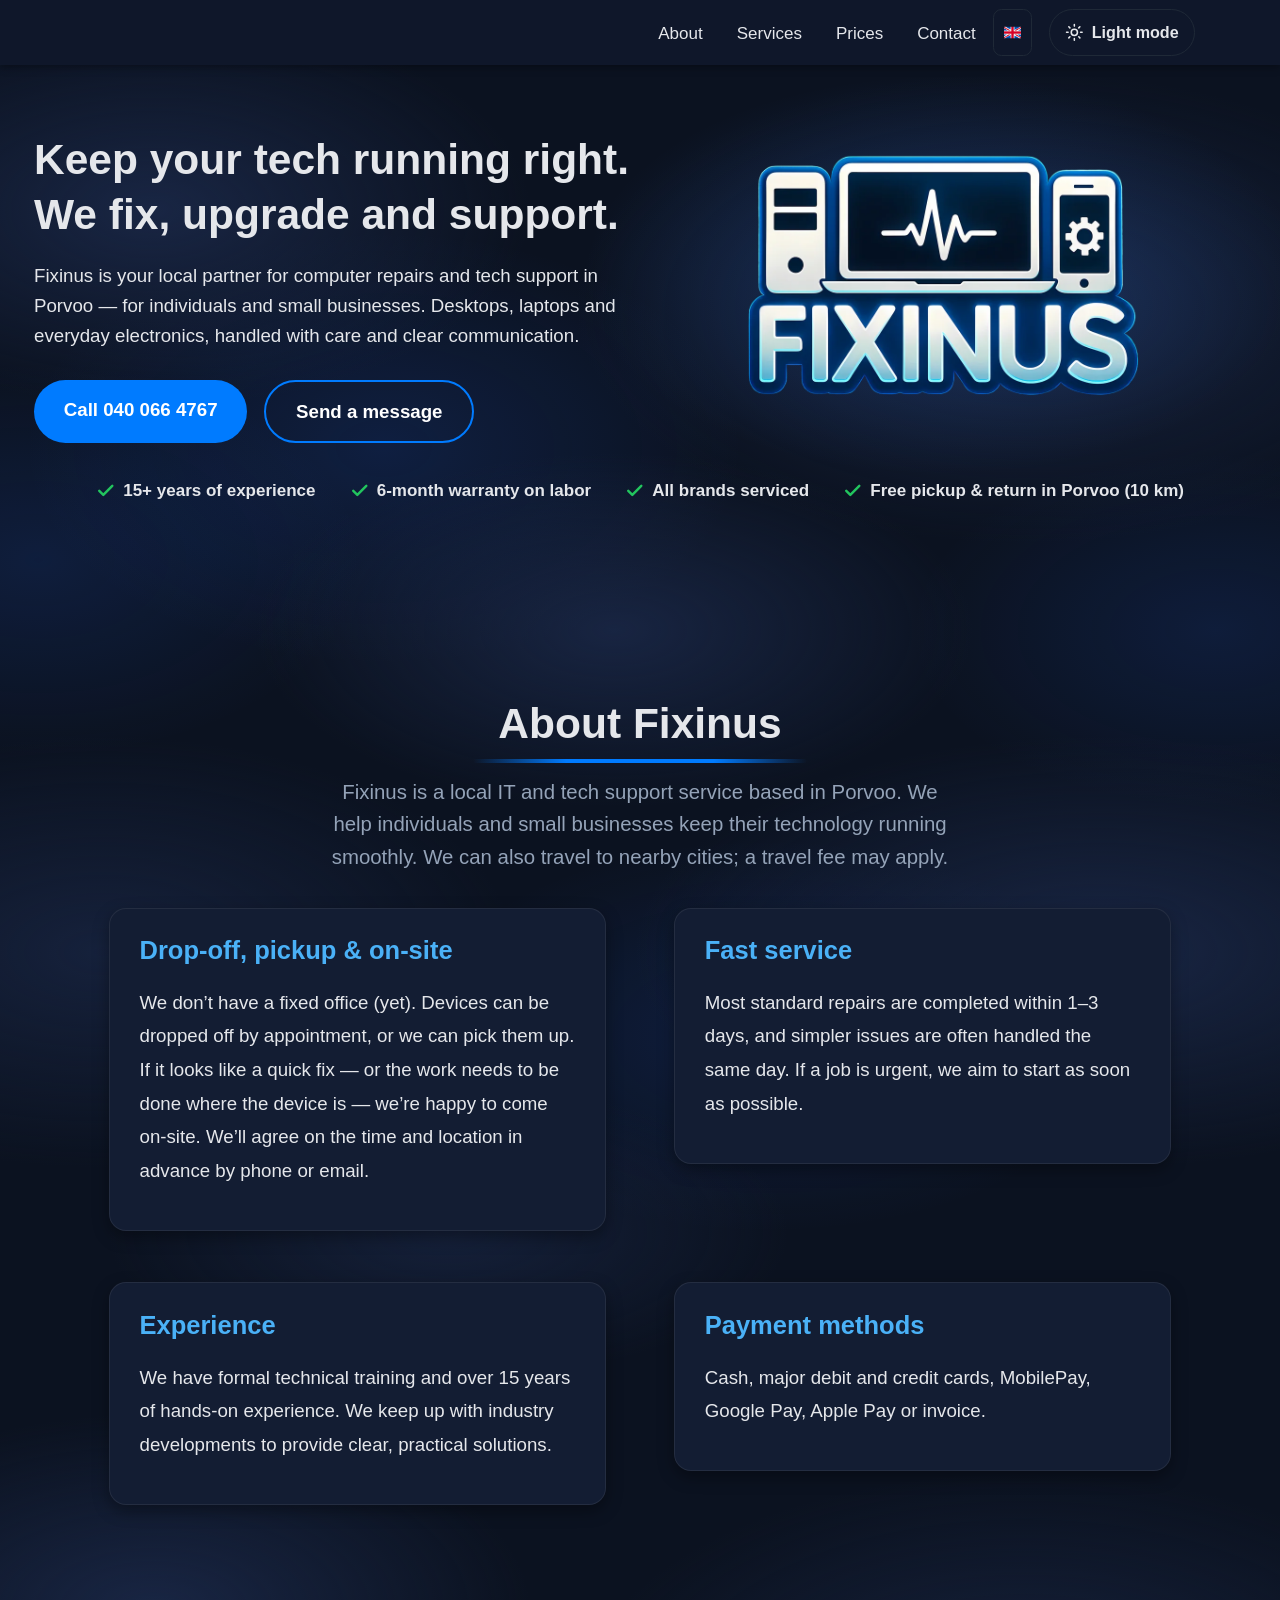
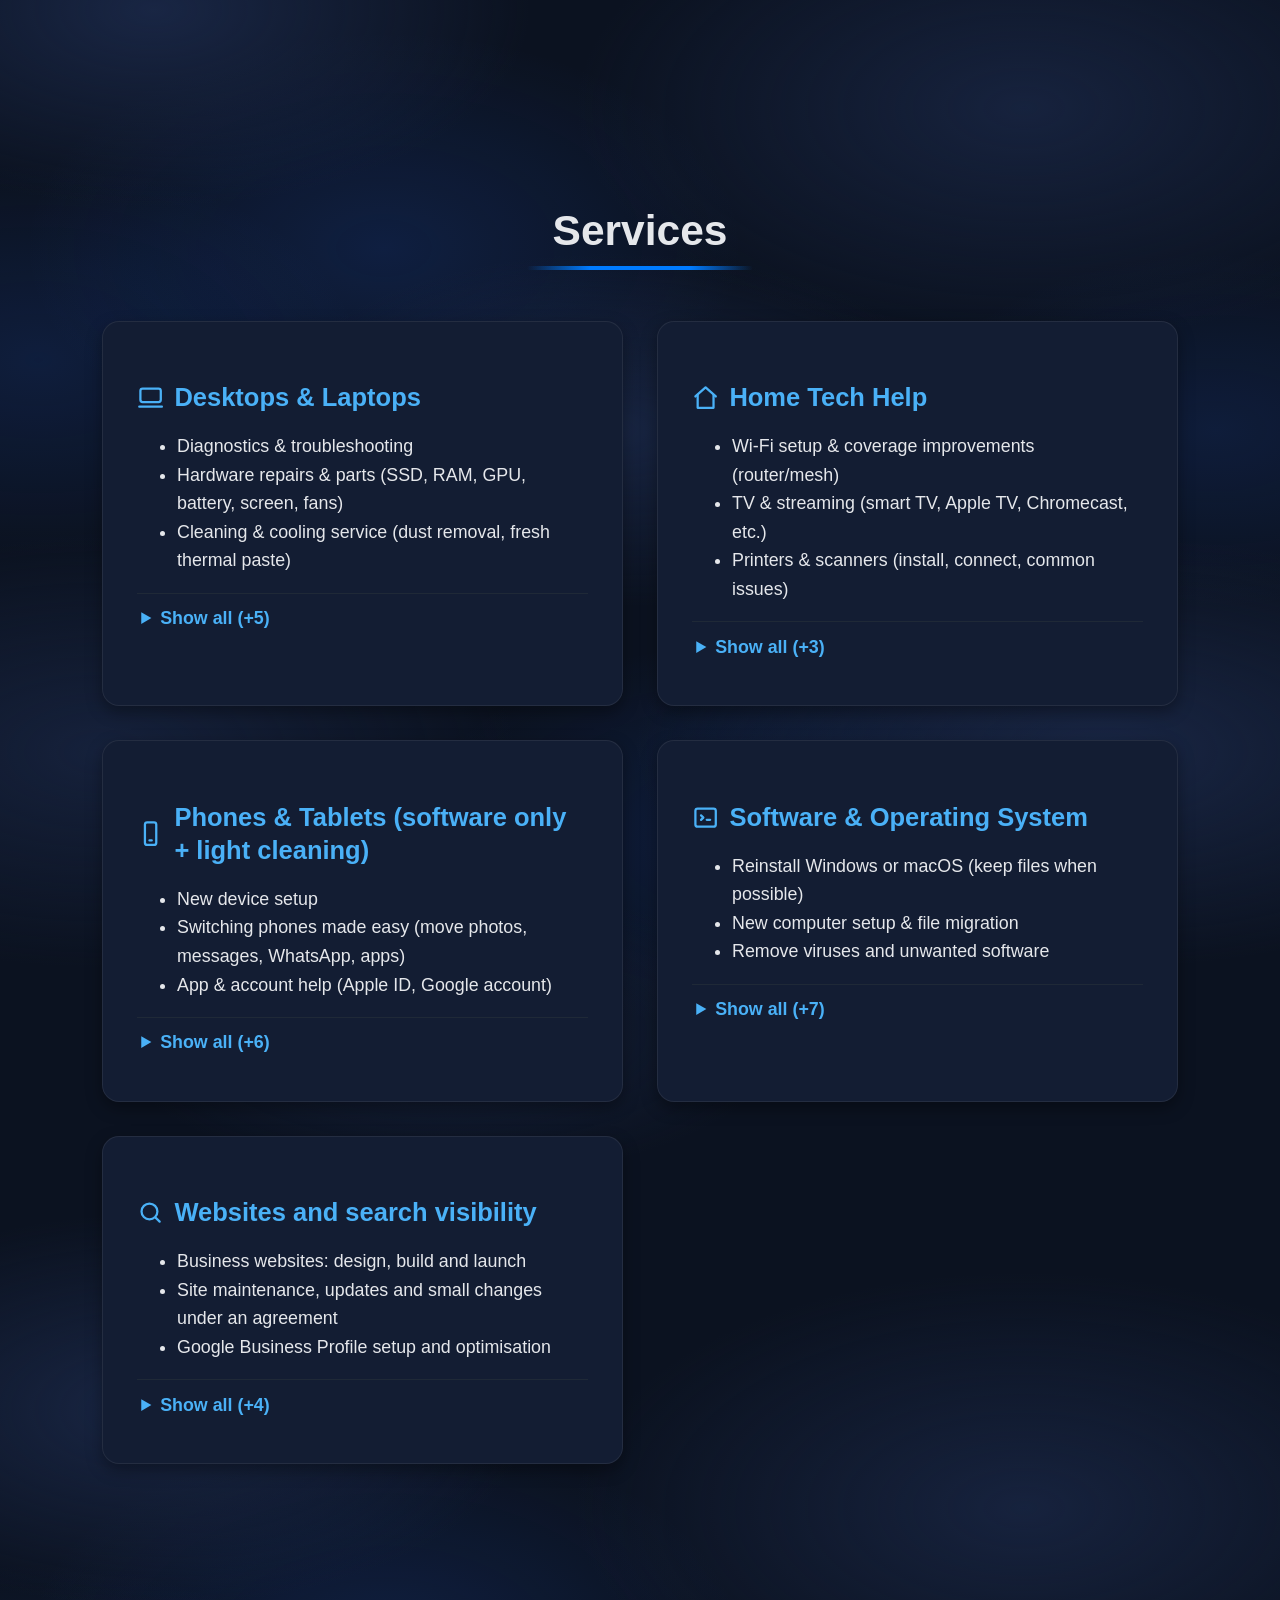
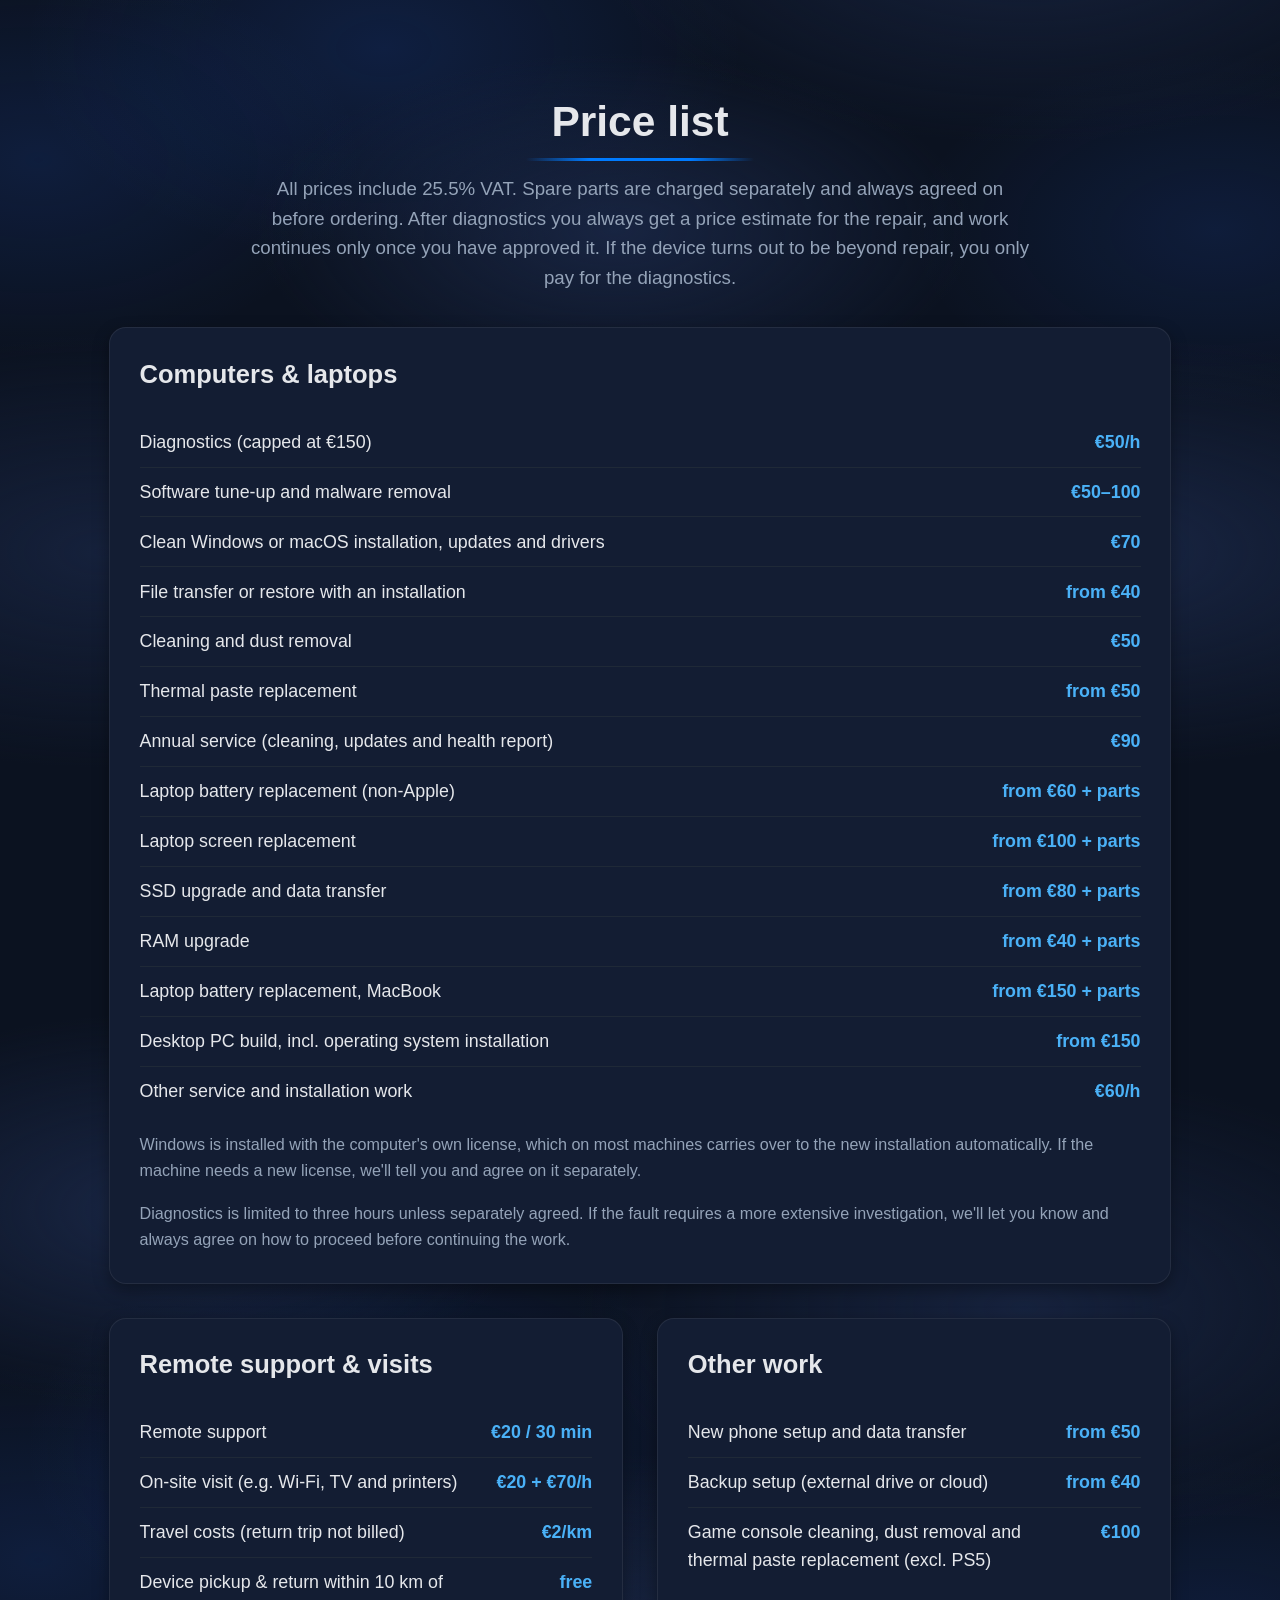
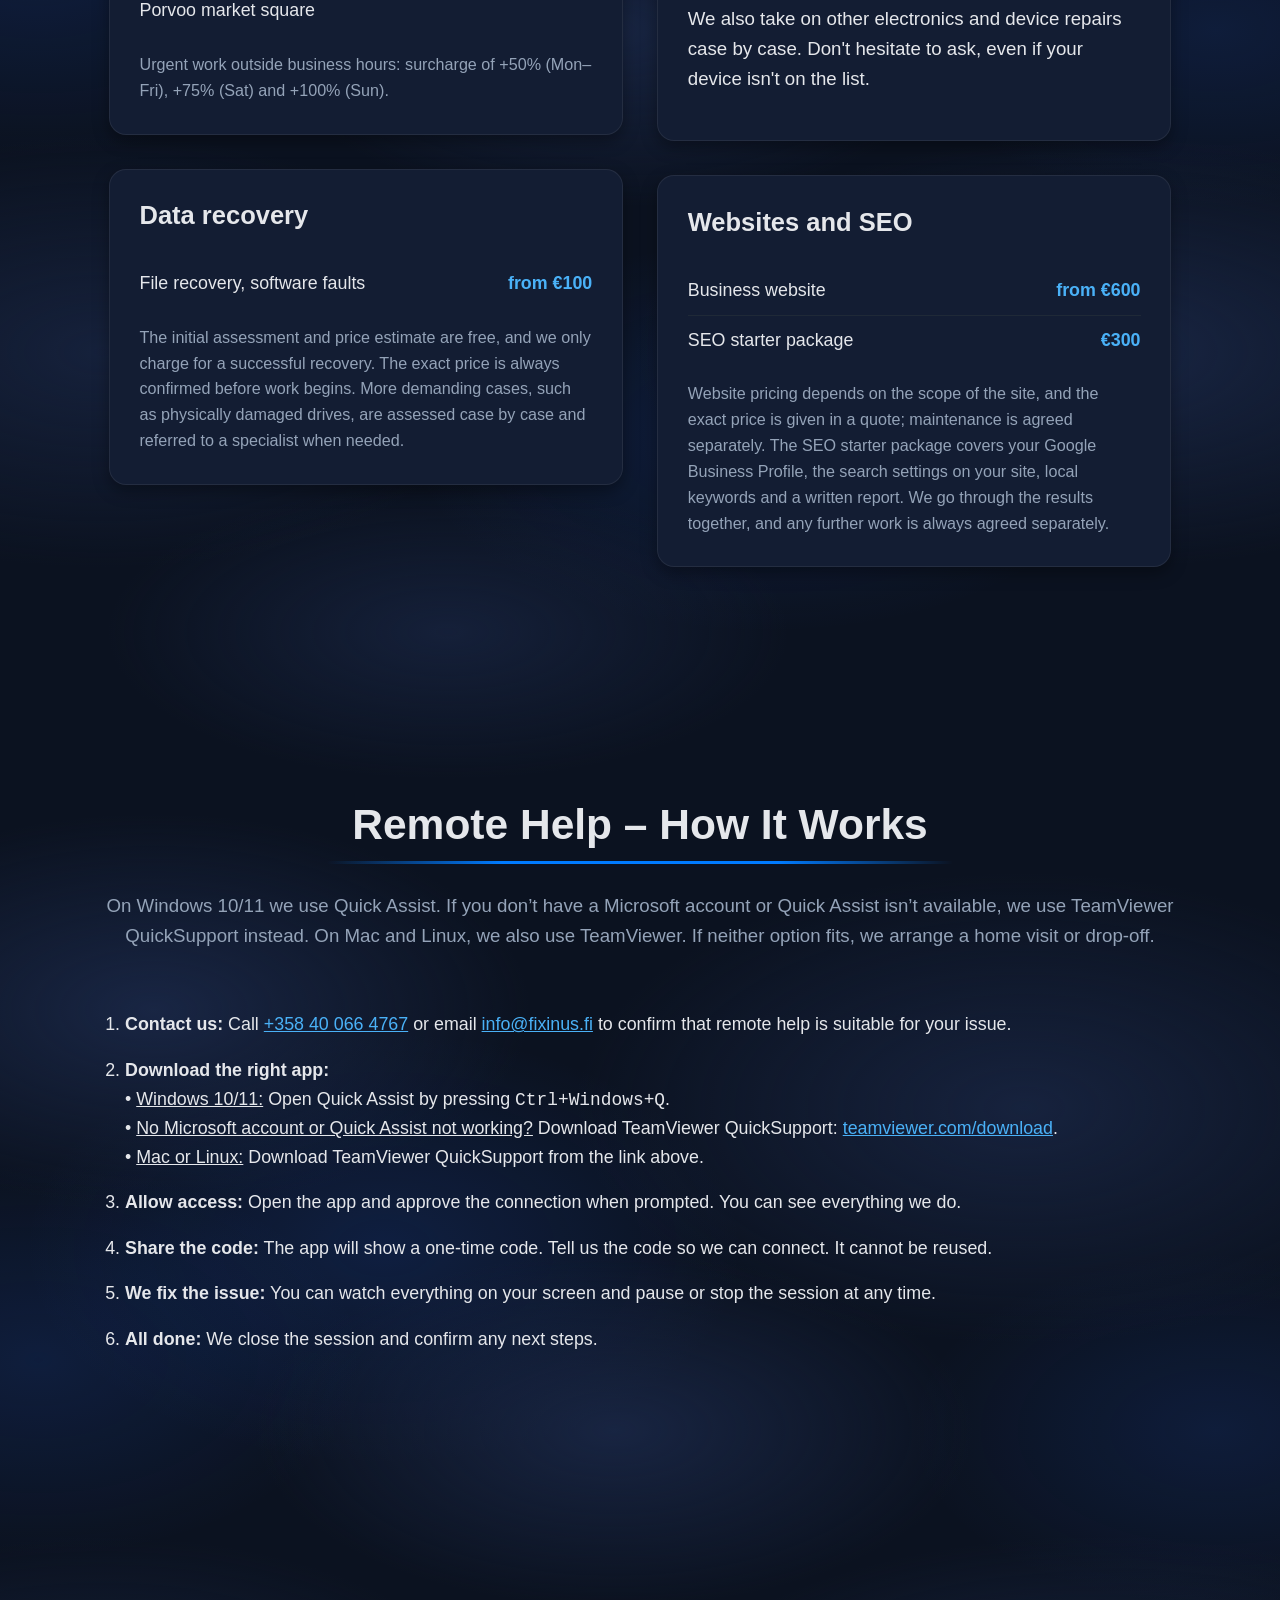
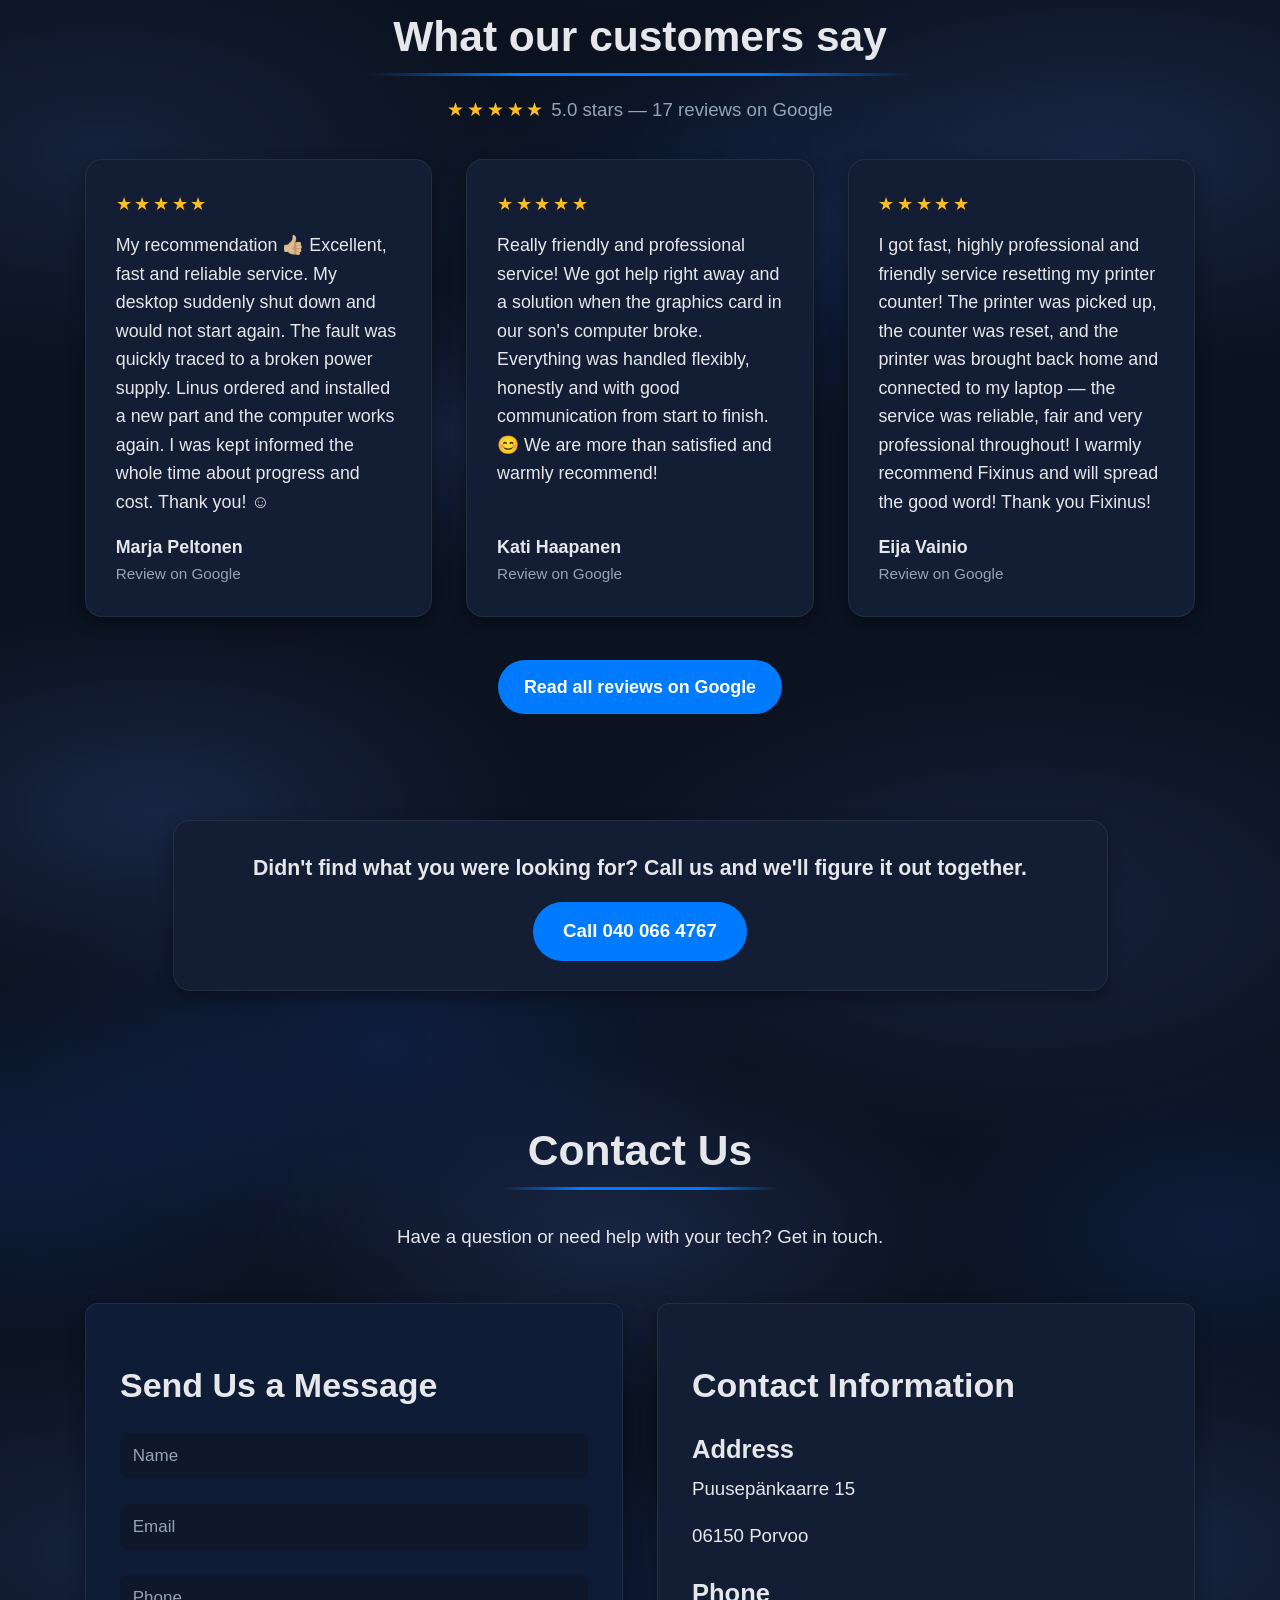
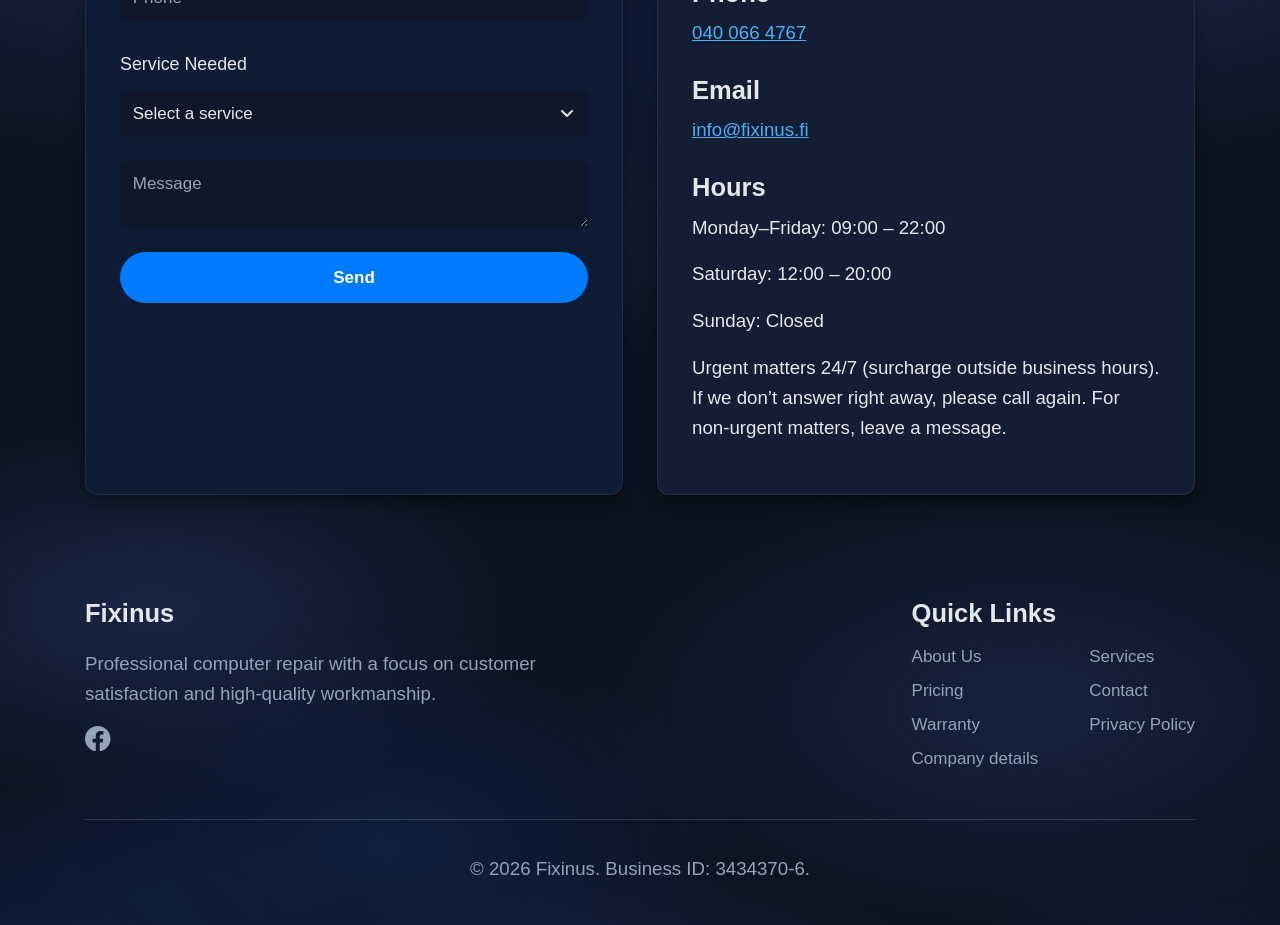
==== en/index.html @ 20dc0c61 "Consoles: cleaning and paste only; SEO group becomes Websites and SEO Game consoles: remove the PS5 " ====
<!DOCTYPE html>
<html lang="en"> <!-- GENERATED: structure is edited here, wording in MESSAGES in script.js; run `node tools/build-i18n.mjs` to regenerate this file plus en/ and sv/ -->
<head>
  <meta charset="UTF-8" />
  <meta name="viewport" content="width=device-width, initial-scale=1.0" />
  <title>Fixinus – Computer Repair &amp; IT Support in Porvoo</title>
  <meta name="description" content="Computer repair, maintenance and upgrades plus IT support in Porvoo for individuals and small businesses. Remote support, pickup and on-site visits by arrangement." />
  <link rel="canonical" href="https://fixinus.fi/en/" />
  <link rel="alternate" hreflang="fi" href="https://fixinus.fi/" />
  <link rel="alternate" hreflang="sv" href="https://fixinus.fi/sv/" />
  <link rel="alternate" hreflang="en" href="https://fixinus.fi/en/" />
  <link rel="alternate" hreflang="x-default" href="https://fixinus.fi/" />





  <meta name="theme-color" content="#0b1220" />

  <!-- Social sharing (Open Graph + Twitter) -->
  <meta property="og:type" content="website" />
  <meta property="og:site_name" content="Fixinus" />
  <meta property="og:title" content="Fixinus – Computer Repair &amp; IT Support in Porvoo" />
  <meta property="og:description" content="Computer repair, maintenance and upgrades plus IT support in Porvoo for individuals and small businesses. Remote support, pickup and on-site visits by arrangement." />
  <meta property="og:url" content="https://fixinus.fi/en/" />
  <meta property="og:image" content="https://fixinus.fi/media/og-image.png" />
  <meta property="og:image:width" content="1200" />
  <meta property="og:image:height" content="630" />
  <meta property="og:locale" content="en_GB" />
  <meta name="twitter:card" content="summary_large_image" />

  <link rel="stylesheet" href="/style.css?v=21" />
  <script src="/script.js?v=24" defer></script>
  <link rel="icon" href="/media/favicon-32.png" type="image/png" sizes="32x32">
  <link rel="apple-touch-icon" href="/media/favicon-180.png">

  <!-- Structured data for Google local search results -->
  <script type="application/ld+json">
  {
    "@context": "https://schema.org",
    "@type": "LocalBusiness",
    "name": "Fixinus",
    "description": "Computer repair, maintenance and upgrades plus IT support in Porvoo for individuals and small businesses. Remote support, pickup and on-site visits by arrangement.",
    "url": "https://fixinus.fi/",
    "logo": "https://fixinus.fi/media/favicon-180.png",
    "image": "https://fixinus.fi/media/og-image.png",
    "telephone": "+358400664767",
    "email": "info@fixinus.fi",
    "address": {
      "@type": "PostalAddress",
      "streetAddress": "Puusepänkaarre 15",
      "postalCode": "06150",
      "addressLocality": "Porvoo",
      "addressCountry": "FI"
    },
    "areaServed": "Porvoo",
    "priceRange": "€€",
    "openingHoursSpecification": [
      {
        "@type": "OpeningHoursSpecification",
        "dayOfWeek": ["Monday", "Tuesday", "Wednesday", "Thursday", "Friday"],
        "opens": "09:00",
        "closes": "22:00"
      },
      {
        "@type": "OpeningHoursSpecification",
        "dayOfWeek": "Saturday",
        "opens": "12:00",
        "closes": "20:00"
      }
    ],
    "paymentAccepted": "Cash, Debit Card, Credit Card, MobilePay, Google Pay, Apple Pay, Invoice",
    "sameAs": [
      "https://www.facebook.com/people/Fixinus/61582467222948/",
      "https://share.google/FEQK4mIGkOlO7sZPO",
      "https://www.google.com/search?kgmid=/g/11yl66t_4s&q=Fixinus"
    ]
  }
  </script>
</head>

<body>
  <header>
    <div class="nav-bar max-w format-horizontal">
      <nav id="main-nav" class="main-nav">
        <ul>
          <li><a href="#about" data-i18n="nav.about">About</a></li>
          <li><a href="#service" data-i18n="nav.services">Services</a></li>
          <li><a href="#prices" data-i18n="nav.prices">Prices</a></li>
          <li><a href="#contact" data-i18n="nav.contact">Contact</a></li>
        </ul>
      </nav>
        <div class="lang-menu" id="lang-menu">
        <button class="lang-current" type="button" aria-haspopup="true" aria-expanded="false" aria-label="Change language">
          <span class="flag" data-current-flag><img src="/media/finland(scaled).png" alt="FI" class="flag-img"></span>
        </button>

        <ul class="lang-dropdown" role="menu">
          <li>
            <button type="button" class="lang-option" data-lang="fi" role="menuitem">
              <span class="flag"><img src="/media/finland(scaled).png" alt="FI" class="flag-img"></span>
              <span class="lang-label">Suomi</span>
            </button>
          </li>
          <li>
            <button type="button" class="lang-option" data-lang="sv" role="menuitem">
              <span class="flag"><img src="/media/sweden(scaled).png" alt="SE" class="flag-img"></span>
              <span class="lang-label">Svenska</span>
            </button>
          </li>
          <li>
            <button type="button" class="lang-option" data-lang="en" role="menuitem">
              <span class="flag"><img src="/media/united-kingdom(scaled).png" alt="EN" class="flag-img"></span>
              <span class="lang-label">English</span>
            </button>
          </li>
        </ul>
      </div>

      <!-- THEME TOGGLE (moon/sun + label; CSS shows the right pair per theme) -->
      <button class="theme-toggle" id="theme-toggle" type="button" aria-pressed="true">
        <svg class="icon-moon" viewBox="0 0 24 24" fill="none" stroke="currentColor" stroke-width="2" stroke-linecap="round" stroke-linejoin="round" aria-hidden="true"><path d="M21 12.8A9 9 0 1 1 11.2 3 7 7 0 0 0 21 12.8z"/></svg>
        <svg class="icon-sun" viewBox="0 0 24 24" fill="none" stroke="currentColor" stroke-width="2" stroke-linecap="round" stroke-linejoin="round" aria-hidden="true"><circle cx="12" cy="12" r="4"/><path d="M12 2v2m0 16v2M4.9 4.9l1.4 1.4m11.4 11.4 1.4 1.4M2 12h2m16 0h2M4.9 19.1l1.4-1.4M17.7 6.3l1.4-1.4"/></svg>
        <span class="label-dark" data-i18n="theme.dark">Dark mode</span>
        <span class="label-light" data-i18n="theme.light">Light mode</span>
      </button>

      <!-- HAMBURGER (shown only on tablet/phone via CSS) -->
      <button class="nav-toggle" id="nav-toggle" aria-label="Toggle navigation">
        <img id="menubtn" src="/media/menu.svg" alt="">
      </button>
    </div>
  </header>

  <section class="hero-section">
      <div class="hero-container max-w format-horizontal">
        <div class="hero-text">
          <h1 data-i18n="hero.title">Keep your tech running right. We fix, upgrade and support.</h1>
          <p data-i18n="hero.subtitle">Fixinus is your local partner for computer repairs and tech support in Porvoo — for individuals and small businesses. Desktops, laptops and everyday electronics, handled with care and clear communication.</p>
          <div class="hero-cta">
            <a class="btn-primary" href="tel:+358400664767" data-i18n="hero.cta.call">Call 040 066 4767</a>
            <a class="btn-outline" href="#contact" data-i18n="hero.cta.contact">Send a message</a>
          </div>
        </div>
        <div class="hero-picture">
          <img id="logo" src="/media/logo-optimized.webp" alt="Fixinus logo" width="900" height="516" />
        </div>
      </div>

      <!-- TRUST STRIP -->
      <div class="max-w format-horizontal">
        <ul class="trust-strip">
          <li><svg viewBox="0 0 24 24" fill="none" stroke="currentColor" stroke-width="3" stroke-linecap="round" stroke-linejoin="round" aria-hidden="true"><path d="M20 6 9 17l-5-5"/></svg><span data-i18n="trust.exp">15+ years of experience</span></li>
          <li><svg viewBox="0 0 24 24" fill="none" stroke="currentColor" stroke-width="3" stroke-linecap="round" stroke-linejoin="round" aria-hidden="true"><path d="M20 6 9 17l-5-5"/></svg><span data-i18n="trust.warranty">6-month warranty on labor</span></li>
          <li><svg viewBox="0 0 24 24" fill="none" stroke="currentColor" stroke-width="3" stroke-linecap="round" stroke-linejoin="round" aria-hidden="true"><path d="M20 6 9 17l-5-5"/></svg><span data-i18n="trust.brands">All brands serviced</span></li>
          <li><svg viewBox="0 0 24 24" fill="none" stroke="currentColor" stroke-width="3" stroke-linecap="round" stroke-linejoin="round" aria-hidden="true"><path d="M20 6 9 17l-5-5"/></svg><span data-i18n="trust.pickup">Free pickup &amp; return in Porvoo (10 km)</span></li>
        </ul>
      </div>
  </section>

  <section id="about" class="about-section">
    <div class="about-container max-w format-horizontal format-vertical">
      <div class="about-head">
        <h2 data-i18n="about.title">About Fixinus</h2>
        <p data-i18n="about.lead">Fixinus is a local IT and tech support service based in Porvoo. We help individuals and small businesses keep their technology running smoothly. We can also travel to nearby cities; a travel fee may apply.</p>
      </div>

      <div class="about-content">
        <div class="about-text">
          <div class="about-text-top">
            <div class="about-text-left">
              <div id="drop-text">
                <h3 data-i18n="about.drop.title">Drop-off, pickup &amp; on-site</h3>
                <p data-i18n="about.drop.body">We don’t have a fixed office (yet). Devices can be dropped off by appointment, or we can pick them up. If it looks like a quick fix — or the work needs to be done where the device is — we’re happy to come on-site. We’ll agree on the time and location in advance by phone or email.</p>
              </div>

              <div id="exp-text">
                <h3 data-i18n="about.exp.title">Experience</h3>
                <p data-i18n="about.exp.body">We have formal technical training and over 15 years of hands-on experience. We keep up with industry developments to provide clear, practical solutions.</p>
              </div>
            </div>

            <div class="about-text-right">
              <div id="fast-service-text">
                <h3 data-i18n="about.fast.title">Fast service</h3>
                <p data-i18n="about.fast.body">Most standard repairs are completed within 1–3 days, and simpler issues are often handled the same day. If a job is urgent, we aim to start as soon as possible.</p>
              </div>

              <div id="payment-text">
                <h3 data-i18n="about.pay.title">Payment methods</h3>
                <p data-i18n="about.pay.body">Cash, major debit and credit cards, MobilePay, Google Pay, Apple Pay or invoice.</p>
              </div>
            </div>
          </div>
        </div>
      </div>
    </div>
  </section>

  <section id="service" class="service-section">
    <div class="service-container max-w format-horizontal format-vertical">
      <div class="service-head">
        <h2 data-i18n="services.title">Services</h2>
      </div>

      <div class="service-content">
        <!-- PC / Laptop -->
        <div>
          <h3><svg viewBox="0 0 24 24" fill="none" stroke="currentColor" stroke-width="2" stroke-linecap="round" stroke-linejoin="round" aria-hidden="true"><rect x="3" y="4" width="18" height="12" rx="2"/><path d="M2 20h20"/></svg><span data-i18n="services.pc.title">Desktops &amp; Laptops</span></h3>
          <ul>
            <li data-i18n="services.pc.1">Diagnostics &amp; troubleshooting</li>
            <li data-i18n="services.pc.2">Hardware repairs &amp; parts (SSD, RAM, GPU, battery, screen, fans)</li>
            <li data-i18n="services.pc.5">Cleaning &amp; cooling service (dust removal, fresh thermal paste)</li>
          </ul>
          <details class="svc-more">
            <summary><span class="svc-more-closed"><span data-i18n="services.showall">Show all</span> (+5)</span><span class="svc-more-open" data-i18n="services.showless">Show less</span></summary>
            <ul>
              <li data-i18n="services.pc.3">Component replacements &amp; upgrades (performance, storage, graphics)</li>
              <li data-i18n="services.pc.4">Custom PC builds (gaming/work): advice on parts, assembly &amp; setup</li>
              <li data-i18n="services.pc.6">Annual service check</li>
              <li data-i18n="services.pc.7">All brands supported</li>
              <li data-i18n="services.pc.8">Service report after work (what we did &amp; recommended actions)</li>
            </ul>
          </details>
        </div>
        <!-- Home Tech -->
        <div>
          <h3><svg viewBox="0 0 24 24" fill="none" stroke="currentColor" stroke-width="2" stroke-linecap="round" stroke-linejoin="round" aria-hidden="true"><path d="m3 11 9-8 9 8"/><path d="M5 9.5V21h14V9.5"/></svg><span data-i18n="services.home.title">Home Tech Help</span></h3>
          <ul>
            <li data-i18n="services.home.1">Wi-Fi setup &amp; coverage improvements (router/mesh)</li>
            <li data-i18n="services.home.2">TV &amp; streaming (smart TV, Apple TV, Chromecast, etc.)</li>
            <li data-i18n="services.home.4">Printers &amp; scanners (install, connect, common issues)</li>
          </ul>
          <details class="svc-more">
            <summary><span class="svc-more-closed"><span data-i18n="services.showall">Show all</span> (+3)</span><span class="svc-more-open" data-i18n="services.showless">Show less</span></summary>
            <ul>
              <li data-i18n="services.home.3">Game consoles (cleaning, thermal paste replacement, setup, online features, family settings)</li>
              <li data-i18n="services.home.5">Shared storage / NAS (files across devices)</li>
              <li data-i18n="services.home.6">Smart home devices (lights, cameras, speakers)</li>
            </ul>
          </details>
        </div>
      
      
        <!-- Phones / Tablets -->
        <div>
          <h3><svg viewBox="0 0 24 24" fill="none" stroke="currentColor" stroke-width="2" stroke-linecap="round" stroke-linejoin="round" aria-hidden="true"><rect x="7" y="2" width="10" height="20" rx="2"/><path d="M11 18h2"/></svg><span data-i18n="services.mobile.title">Phones &amp; Tablets (software only + light cleaning)</span></h3>
          <ul>
            <li data-i18n="services.mobile.1">New device setup</li>
            <li data-i18n="services.mobile.2">Switching phones made easy (move photos, messages, WhatsApp, apps)</li>
            <li data-i18n="services.mobile.5">App &amp; account help (Apple ID, Google account)</li>
          </ul>
          <details class="svc-more">
            <summary><span class="svc-more-closed"><span data-i18n="services.showall">Show all</span> (+6)</span><span class="svc-more-open" data-i18n="services.showless">Show less</span></summary>
            <ul>
              <li data-i18n="services.mobile.3">Parental controls &amp; safety (Screen Time / Family Link setup)</li>
              <li data-i18n="services.mobile.4">Email, contacts &amp; calendar sync</li>
              <li data-i18n="services.mobile.6">iCloud/Google backups &amp; restores</li>
              <li data-i18n="services.mobile.7">Storage cleanup (free up space safely)</li>
              <li data-i18n="services.mobile.8">Security check (updates, passcodes, 2FA)</li>
              <li data-i18n="services.mobile.9">Troubleshooting (sync, notifications, battery)</li>
            </ul>
          </details>
        </div>
        <!-- Software / OS -->
        <div>
          <h3><svg viewBox="0 0 24 24" fill="none" stroke="currentColor" stroke-width="2" stroke-linecap="round" stroke-linejoin="round" aria-hidden="true"><rect x="3" y="4" width="18" height="16" rx="2"/><path d="m8 10 2 2-2 2"/><path d="M13 14h3"/></svg><span data-i18n="services.os.title">Software &amp; Operating System</span></h3>
          <ul>
            <li data-i18n="services.os.1">Reinstall Windows or macOS (keep files when possible)</li>
            <li data-i18n="services.os.2">New computer setup &amp; file migration</li>
            <li data-i18n="services.os.4">Remove viruses and unwanted software</li>
          </ul>
          <details class="svc-more">
            <summary><span class="svc-more-closed"><span data-i18n="services.showall">Show all</span> (+7)</span><span class="svc-more-open" data-i18n="services.showless">Show less</span></summary>
            <ul>
              <li data-i18n="services.os.3">Install programs &amp; drivers</li>
              <li data-i18n="services.os.5">Free up disk space (large &amp; temporary files)</li>
              <li data-i18n="services.os.6">Backups to an external drive or cloud</li>
              <li data-i18n="services.os.7">Network &amp; internet issues (Wi-Fi/Ethernet, slow or unstable connection)</li>
              <li data-i18n="services.os.8">Fix crashes and error messages</li>
              <li data-i18n="services.os.9">Account &amp; password help (Microsoft/Apple, email accounts)</li>
              <li data-i18n="services.os.10">Email and cloud services (OneDrive, iCloud, Google)</li>
            </ul>
          </details>
        </div>
        <!-- Websites / search visibility -->
        <div>
          <h3><svg viewBox="0 0 24 24" fill="none" stroke="currentColor" stroke-width="2" stroke-linecap="round" stroke-linejoin="round" aria-hidden="true"><circle cx="11" cy="11" r="7"/><path d="m20 20-3.5-3.5"/></svg><span data-i18n="services.seo.title">Websites and search visibility</span></h3>
          <ul>
            <li data-i18n="services.web.1">Business websites: design, build and launch</li>
            <li data-i18n="services.web.2">Site maintenance, updates and small changes under an agreement</li>
            <li data-i18n="services.seo.1">Google Business Profile setup and optimisation</li>
          </ul>
          <details class="svc-more">
            <summary><span class="svc-more-closed"><span data-i18n="services.showall">Show all</span> (+4)</span><span class="svc-more-open" data-i18n="services.showless">Show less</span></summary>
            <ul>
              <li data-i18n="services.seo.2">Website search visibility (titles, descriptions, keywords)</li>
              <li data-i18n="services.seo.3">Local visibility in Porvoo-area searches</li>
              <li data-i18n="services.seo.4">Written report and recommendations for next steps</li>
              <li data-i18n="services.seo.5">Google Search Console setup and monitoring</li>
            </ul>
          </details>
        </div>

      </div>
      </div>
  </section>

  <section id="prices" class="pricing-section">
    <div class="pricing-container max-w format-horizontal format-vertical">
      <div class="pricing-head">
        <h2 data-i18n="pricing.title">Price list</h2>
        <p data-i18n="pricing.lead">All prices include 25.5% VAT. Spare parts are charged separately and always agreed on before ordering. After diagnostics you always get a price estimate for the repair, and work continues only once you have approved it. If the device turns out to be beyond repair, you only pay for the diagnostics.</p>
      </div>

      <div class="pricing-groups">
        <details class="pricing-group" open>
          <summary><h3 data-i18n="pricing.pc.title">Computers &amp; laptops</h3></summary>
          <table class="pricing-table">
            <tbody>
              <tr><td data-i18n="pricing.pc.r1">Diagnostics (capped at €150)</td><td data-i18n="pricing.pc.p1">€50/h</td></tr>
              <tr><td data-i18n="pricing.pc.r4">Software tune-up and malware removal</td><td data-i18n="pricing.pc.p4">€50–100</td></tr>
              <tr><td data-i18n="pricing.pc.r2">Clean Windows or macOS installation, updates and drivers</td><td data-i18n="pricing.pc.p2">€70</td></tr>
              <tr><td data-i18n="pricing.pc.r3">File transfer or restore with an installation</td><td data-i18n="pricing.pc.p3">from €40</td></tr>
              <tr><td data-i18n="pricing.pc.r12">Cleaning and dust removal</td><td data-i18n="pricing.pc.p12">€50</td></tr>
              <tr><td data-i18n="pricing.pc.r13">Thermal paste replacement</td><td data-i18n="pricing.pc.p13">from €50</td></tr>
              <tr><td data-i18n="pricing.pc.r14">Annual service (cleaning, updates and health report)</td><td data-i18n="pricing.pc.p14">€90</td></tr>
              <tr><td data-i18n="pricing.pc.r5">Laptop battery replacement (non-Apple)</td><td data-i18n="pricing.pc.p5">from €60 + parts</td></tr>
              <tr><td data-i18n="pricing.pc.r8">Laptop screen replacement</td><td data-i18n="pricing.pc.p8">from €100 + parts</td></tr>
              <tr><td data-i18n="pricing.pc.r9">SSD upgrade and data transfer</td><td data-i18n="pricing.pc.p9">from €80 + parts</td></tr>
              <tr><td data-i18n="pricing.pc.r15">RAM upgrade</td><td data-i18n="pricing.pc.p15">from €40 + parts</td></tr>
              <tr><td data-i18n="pricing.pc.r6">Laptop battery replacement, MacBook</td><td data-i18n="pricing.pc.p6">from €150 + parts</td></tr>
              <tr><td data-i18n="pricing.pc.r10">Desktop PC build, incl. operating system installation</td><td data-i18n="pricing.pc.p10">from €150</td></tr>
              <tr><td data-i18n="pricing.pc.r11">Other service and installation work</td><td data-i18n="pricing.pc.p11">€60/h</td></tr>
            </tbody>
          </table>
          <p class="pricing-note" data-i18n="pricing.pc.note">Windows is installed with the computer's own license, which on most machines carries over to the new installation automatically. If the machine needs a new license, we'll tell you and agree on it separately.</p>
          <p class="pricing-note" data-i18n="pricing.pc.note2">Diagnostics is limited to three hours unless separately agreed. If the fault requires a more extensive investigation, we'll let you know and always agree on how to proceed before continuing the work.</p>
        </details>

        <div class="pricing-col">
        <details class="pricing-group" open>
          <summary><h3 data-i18n="pricing.visits.title">Remote support &amp; visits</h3></summary>
          <table class="pricing-table">
            <tbody>
              <tr><td data-i18n="pricing.visits.r1">Remote support</td><td data-i18n="pricing.visits.p1">€20 / 30 min</td></tr>
              <tr><td data-i18n="pricing.visits.r2">On-site visit (e.g. Wi-Fi, TV and printers)</td><td data-i18n="pricing.visits.p2">€20 + €70/h</td></tr>
              <tr><td data-i18n="pricing.visits.r3">Travel costs (return trip not billed)</td><td data-i18n="pricing.visits.p3">€2/km</td></tr>
              <tr><td data-i18n="pricing.visits.r4">Device pickup &amp; return within 10 km of Porvoo market square</td><td data-i18n="pricing.visits.p4">free</td></tr>
            </tbody>
          </table>
          <p class="pricing-note" data-i18n="pricing.visits.note">Urgent work outside business hours: surcharge of +50% (Mon–Fri), +75% (Sat) and +100% (Sun).</p>
        </details>

        <details class="pricing-group" open>
          <summary><h3 data-i18n="pricing.data.title">Data recovery</h3></summary>
          <table class="pricing-table">
            <tbody>
              <tr><td data-i18n="pricing.data.r1">File recovery, software faults</td><td data-i18n="pricing.data.p1">from €100</td></tr>
            </tbody>
          </table>
          <p class="pricing-note" data-i18n="pricing.data.note">The initial assessment and price estimate are free, and we only charge for a successful recovery. The exact price is always confirmed before work begins. More demanding cases, such as physically damaged drives, are assessed case by case and referred to a specialist when needed.</p>
        </details>
        </div>

        <div class="pricing-col">
        <details class="pricing-group" open>
          <summary><h3 data-i18n="pricing.other.title">Other work</h3></summary>
          <table class="pricing-table">
            <tbody>
              <tr><td data-i18n="pricing.other.r1">New phone setup and data transfer</td><td data-i18n="pricing.other.p1">from €50</td></tr>
              <tr><td data-i18n="pricing.other.r2">Backup setup (external drive or cloud)</td><td data-i18n="pricing.other.p2">from €40</td></tr>
              <tr><td data-i18n="pricing.other.r3">Game console cleaning, dust removal and thermal paste replacement (excl. PS5)</td><td data-i18n="pricing.other.p3">€100</td></tr>
            </tbody>
          </table>
          <p data-i18n="pricing.other.body">We also take on other electronics and device repairs case by case. Don't hesitate to ask, even if your device isn't on the list.</p>
        </details>

        <details class="pricing-group" open>
          <summary><h3 data-i18n="pricing.seo.title">Websites and SEO</h3></summary>
          <table class="pricing-table">
            <tbody>
              <tr><td data-i18n="pricing.web.r1">Business website</td><td data-i18n="pricing.web.p1">from €600</td></tr>
              <tr><td data-i18n="pricing.seo.r1">SEO starter package</td><td data-i18n="pricing.seo.p1">€300</td></tr>
            </tbody>
          </table>
          <p class="pricing-note" data-i18n="pricing.seo.note">Website pricing depends on the scope of the site, and the exact price is given in a quote; maintenance is agreed separately. The SEO starter package covers your Google Business Profile, the search settings on your site, local keywords and a written report. We go through the results together, and any further work is always agreed separately.</p>
        </details>
        </div>
      </div>
    </div>
  </section>

  <section class="remote-section">
    <div class="remote-container max-w format-horizontal format-vertical">
      <div class="remote-head">
        <h2 data-i18n="remote.title">Remote Help – How It Works</h2>
        <p data-i18n="remote.lead">On Windows 10/11 we use Quick Assist. If you don’t have a Microsoft account or Quick Assist isn’t available, we use TeamViewer QuickSupport instead. On Mac and Linux, we also use TeamViewer. If neither option fits, we arrange a home visit or drop-off.</p>
      </div>

      <div class="remote-body">
        <div class="remote-list">
          <ol>
            <li class="remote-text" data-i18n-html="remote.step.1.html"><strong>Contact us:</strong> Call <a class="link" href="tel:+358400664767">+358 40 066 4767</a> or email <a class="link" href="mailto:info@fixinus.fi">info@fixinus.fi</a> to confirm that remote help is suitable for your issue.</li>
            <li class="remote-text" data-i18n-html="remote.step.2.html"><strong>Download the right app:</strong><br>
        • <u>Windows 10/11:</u> Open Quick Assist by pressing <kbd><kbd>Ctrl</kbd>+<kbd>Windows</kbd>+<kbd>Q</kbd></kbd>.<br>
        • <u>No Microsoft account or Quick Assist not working?</u> Download TeamViewer QuickSupport: <a class="link" href="https://www.teamviewer.com/download/">teamviewer.com/download</a>.<br>
        • <u>Mac or Linux:</u> Download TeamViewer QuickSupport from the link above.</li>
            <li class="remote-text" data-i18n-html="remote.step.3.html"><strong>Allow access:</strong> Open the app and approve the connection when prompted. You can see everything we do.</li>
            <li class="remote-text" data-i18n-html="remote.step.4.html"><strong>Share the code:</strong> The app will show a one-time code. Tell us the code so we can connect. It cannot be reused.</li>
            <li class="remote-text" data-i18n-html="remote.step.5.html"><strong>We fix the issue:</strong> You can watch everything on your screen and pause or stop the session at any time.</li>
            <li class="remote-text" data-i18n-html="remote.step.6.html"><strong>All done:</strong> We close the session and confirm any next steps.</li>
          </ol>
        </div>
      </div>
    </div>
  </section>

  <section id="reviews" class="reviews-section">
    <div class="reviews-container max-w format-horizontal format-vertical">
      <div class="reviews-head">
        <h2 data-i18n="reviews.title">What our customers say</h2>
        <p><span class="reviews-stars" aria-hidden="true">★★★★★</span> <span data-i18n="reviews.lead">5.0 stars — 17 reviews on Google</span></p>
      </div>

      <div class="reviews-grid">
        <figure class="review-card">
          <div class="reviews-stars" aria-hidden="true">★★★★★</div>
          <blockquote data-i18n="reviews.q1.text">My recommendation 👍🏼 Excellent, fast and reliable service. My desktop suddenly shut down and would not start again. The fault was quickly traced to a broken power supply. Linus ordered and installed a new part and the computer works again. I was kept informed the whole time about progress and cost. Thank you! ☺️</blockquote>
          <figcaption>
            Marja Peltonen
            <span class="review-source" data-i18n="reviews.source">Review on Google</span>
          </figcaption>
        </figure>

        <figure class="review-card">
          <div class="reviews-stars" aria-hidden="true">★★★★★</div>
          <blockquote data-i18n="reviews.q2.text">Really friendly and professional service! We got help right away and a solution when the graphics card in our son's computer broke. Everything was handled flexibly, honestly and with good communication from start to finish. 😊 We are more than satisfied and warmly recommend!</blockquote>
          <figcaption>
            Kati Haapanen
            <span class="review-source" data-i18n="reviews.source">Review on Google</span>
          </figcaption>
        </figure>

        <figure class="review-card">
          <div class="reviews-stars" aria-hidden="true">★★★★★</div>
          <blockquote data-i18n="reviews.q3.text">I got fast, highly professional and friendly service resetting my printer counter! The printer was picked up, the counter was reset, and the printer was brought back home and connected to my laptop — the service was reliable, fair and very professional throughout! I warmly recommend Fixinus and will spread the good word! Thank you Fixinus!</blockquote>
          <figcaption>
            Eija Vainio
            <span class="review-source" data-i18n="reviews.source">Review on Google</span>
          </figcaption>
        </figure>
      </div>

      <div class="reviews-link">
        <a href="https://share.google/FEQK4mIGkOlO7sZPO" target="_blank" rel="noopener" data-i18n="reviews.all">Read all reviews on Google</a>
      </div>
    </div>
  </section>

  <!-- CTA BAND -->
  <section class="cta-band">
    <div class="max-w format-horizontal">
      <div class="cta-band-inner">
        <p data-i18n="ctaband.text">Didn't find what you were looking for? Call us and we'll figure it out together.</p>
        <a href="tel:+358400664767" data-i18n="hero.cta.call">Call 040 066 4767</a>
      </div>
    </div>
  </section>

  <section id="contact" class="contact-section">
    <div class="contact-container max-w format-horizontal format-vertical">
      <div class="contact-head">
        <h2 data-i18n="contact.title">Contact Us</h2>
        <p data-i18n="contact.lead">Have a question or need help with your tech? Get in touch.</p>
      </div>

      <div class="contact-body">
        <!-- Form -->
        <div class="form-box">
          <h3 data-i18n="form.sendus">Send Us a Message</h3>
          <form id="contact-form">
            <input type="text" name="name" data-i18n-attr="placeholder:form.name" placeholder="Name" required />
            <input type="email" name="email" data-i18n-attr="placeholder:form.email" placeholder="Email" required />
            <input type="text" name="phone" data-i18n-attr="placeholder:form.phone" placeholder="Phone" required />

            <label for="service-select" data-i18n="form.service">Service Needed</label>
            <select name="service" id="service-select" required>
              <option value="" data-i18n="form.select">Select a service</option>
              <option value="computer-repair" data-i18n="form.opt.computer">Computer repair or upgrade</option>
              <option value="custom-build" data-i18n="form.opt.build">Custom PC build (gaming/work)</option>
              <option value="home-tech" data-i18n="form.opt.hometech">Home tech help (Wi-Fi, TV, printer…)</option>
              <option value="phone-tablet" data-i18n="form.opt.phone">Phone or tablet help</option>
              <option value="software" data-i18n="form.opt.software">Software &amp; operating system</option>
              <option value="remote" data-i18n="form.opt.remote">Remote support</option>
              <option value="onsite" data-i18n="form.opt.onsite">On-site visit</option>
              <option value="seo" data-i18n="form.opt.seo">Websites and search visibility</option>
              <option value="other" data-i18n="form.opt.other">Other / not sure</option>
            </select>
            <div class="hp-field">
              <label></label>
              <input type="text" name="website" autocomplete="off" tabindex="-1" />
            </div>
            <textarea name="message" data-i18n-attr="placeholder:form.message" placeholder="Message" required></textarea>
            <button type="submit" data-i18n="form.send">Send</button>
          </form>
          <p id="contact-status" class="contact-status" aria-live="polite"></p>
        </div>

        <!-- Contact info -->
        <div class="contact-info">
          <h3 data-i18n="contact.info">Contact Information</h3>
          <div>
            <h4 data-i18n="contact.address.title">Address</h4>
            <p data-i18n="contact.address.line1">Puusepänkaarre 15</p>
            <p data-i18n="contact.address.line2">06150 Porvoo</p>
          </div>
          <div>
            <div class="contact-title">
              <h4 data-i18n="contact.phone.title">Phone</h4>
            </div>
            <div class="contact-content">
              <p><a class="link" href="tel:+358400664767" data-i18n="contact.phone.value">040 066 4767</a></p>
            </div>
          </div>
          <div>
            <h4 data-i18n="contact.email.title">Email</h4>
            <p><a class="link" href="mailto:info@fixinus.fi" data-i18n="contact.email.value">info@fixinus.fi</a></p>
          </div>
          <div>
            <h4 data-i18n="contact.hours.title">Hours</h4>
            <p data-i18n="contact.hours.monfri">Monday–Friday: 09:00 – 22:00</p>
            <p data-i18n="contact.hours.sat">Saturday: 12:00 – 20:00</p>
            <p data-i18n="contact.hours.sun">Sunday: Closed</p>
            <p data-i18n="contact.hours.urgent">Urgent matters 24/7 (surcharge outside business hours). If we don’t answer right away, please call again. For non-urgent matters, leave a message.</p>
          </div>
        </div>
      </div>
    </div>
  </section>

  <div id="warranty-modal" class="modal" aria-hidden="true" role="dialog" aria-labelledby="warranty-title">
    <div class="modal-backdrop"></div>

    <div class="modal-content">
      <button type="button" class="modal-close" id="warranty-close" aria-label="Close warranty information">
        ×
      </button>

      <h2 id="warranty-title" data-i18n="warranty.title">Warranty</h2>
      <p data-i18n="warranty.about">We provide a six-month warranty on our labor. If an issue is caused by our work, we’ll fix it at no cost. This warranty supplements your statutory consumer rights.</p>

      <h3 data-i18n="warranty.not.title">Not covered:</h3>
      <ul>
        <li data-i18n="warranty.not.1">Hardware failures or normal wear and tear</li>
        <li data-i18n="warranty.not.2">Software bugs, malware or third-party updates</li>
        <li data-i18n="warranty.not.3">Accidental damage, misuse or changes made after our service</li>
        <li data-i18n="warranty.not.4">Parts (covered by the manufacturer’s warranty, if applicable)</li>
      </ul>

      <p data-i18n="warranty.how">How it works: Bring the device to us (or book a visit) so we can inspect it. The warranty applies to the original device and the work we performed.</p>
    </div>
  </div>

  <div id="privacy-modal" class="modal" aria-hidden="true" role="dialog" aria-labelledby="privacy-title">
    <div class="modal-backdrop"></div>
  
    <div class="modal-content">
      <button type="button" class="modal-close" id="privacy-close" aria-label="Close privacy policy">
        ×
      </button>
  
      <h2 id="privacy-title" data-i18n="privacy.title">Privacy Policy</h2>

      <h3 data-i18n="privacy.what_we_collect.title">1. Data Controller</h3>
      <ul>
        <li data-i18n="privacy.what_we_collect.1">Fixinus (sole trader)</li>
        <li data-i18n="privacy.what_we_collect.2">Business ID: 3434370-6</li>
        <li data-i18n="privacy.what_we_collect.3">Address: Puusepänkaarre 15, 06150 Porvoo, Finland</li>
        <li data-i18n="privacy.what_we_collect.4">Email: info@fixinus.fi</li>
      </ul>
  
      <h3 data-i18n="privacy.how_we_use.title">2. Contact for Data Protection Matters</h3>
      <p data-i18n="privacy.how_we_use">If you have questions about data protection, contact info@fixinus.fi</p>
  
      <h3 data-i18n="privacy.storage.title">3. Name of the Register</h3>
      <p data-i18n="privacy.storage.body">Fixinus Customer and User Register</p>
  
      <h3 data-i18n="privacy.sharing.title">4. Purpose of Processing &amp; Legal Basis</h3>
      <p data-i18n="privacy.sharing.body.1">We process personal data for the following purposes:</p>
      <ul>
        <li data-i18n="privacy.sharing.body.2">Customer support and communications (legitimate interest)</li>
        <li data-i18n="privacy.sharing.body.3">Management and fulfilment of service agreements (contract)</li>
        <li data-i18n="privacy.sharing.body.4">Invoicing and payment processing (contract and statutory obligation)</li>
        <li data-i18n="privacy.sharing.body.5">Handling contact form submissions and service requests via website (legitimate interest)</li>
        <li data-i18n="privacy.sharing.body.6">Remote support (Quick Assist, TeamViewer) with customer consent</li>
      </ul>
      
  
      <h3 data-i18n="privacy.rights.title">5. What Personal Data We Process</h3>
      <p data-i18n="privacy.rights.1">We may process:</p>
      <ul>
        <li data-i18n="privacy.rights.2">Name, e-mail address, phone number, address</li>
        <li data-i18n="privacy.rights.3">Business / company data (if customer is a company)</li>
        <li data-i18n="privacy.rights.4">Service and contract history</li>
        <li data-i18n="privacy.rights.5">Billing and payment data (if applicable)</li>
        <li data-i18n="privacy.rights.6">Files on a customer device, if we make a backup or recover data</li>
        <li data-i18n="privacy.rights.7">IP address, which the website hosting and contact form providers log</li>
      </ul>
      
  
      <h3 data-i18n="privacy.contact.title">6. Data Retention Period</h3>
      <ul>
        <li data-i18n="privacy.contact.body.1">Enquiries that do not lead to a job: until the end of the calendar year following the last contact. A copy of each contact form message is also stored by the form service (Formspree). We delete those copies within the same period.</li>
        <li data-i18n="privacy.contact.body.2">Customer and service data: 3 years from the end of the year in which the last job was completed.</li>
        <li data-i18n="privacy.contact.body.3">Files backed up or recovered from a customer device: at most 3 months after the job is finished. We delete them earlier if you ask.</li>
        <li data-i18n="privacy.contact.body.4">Invoices and other accounting vouchers: 6 years from the end of the year in which the financial year ends (Finnish Accounting Act).</li>
        <li data-i18n="privacy.contact.body.5">Accounting books: 10 years from the end of the financial year (Finnish Accounting Act).</li>
      </ul>

      <h3 data-i18n="privacy.party.title">7. Data Sharing &amp; Service Providers</h3>
      <p data-i18n="privacy.party.body.1">We will not share personal data with third parties without your consent or legal obligation.</p>
      <p data-i18n="privacy.party.body.2">We use the following service providers, which process personal data:</p>
      <ul>
        <li data-i18n="privacy.party.list.1">GitHub (United States): website hosting and storage of client project material. GitHub logs the IP address of visitors to the site for security purposes.</li>
        <li data-i18n="privacy.party.list.2">Formspree (United States): contact form. The name, email address, phone number and message you send through the form reach us via Formspree.</li>
        <li data-i18n="privacy.party.list.3">Google Workspace: email.</li>
        <li data-i18n="privacy.party.list.4">TeamViewer and Microsoft Quick Assist: remote support, only with your permission.</li>
      </ul>
      <p data-i18n="privacy.party.body.3">We have entered into a data processing agreement under Article 28 of the GDPR with Google and with Formspree.</p>

      <h3 data-i18n="privacy.transfer.title">8. Transfers Outside the EU and EEA</h3>
      <p data-i18n="privacy.transfer.body.1">Some of the service providers we use process data outside the EU and EEA, mainly in the United States.</p>
      <p data-i18n="privacy.transfer.body.2">GitHub and Google state that they comply with the EU-U.S. Data Privacy Framework and also use the standard contractual clauses of the European Commission. Formspree states that it relies on standard contractual clauses, and its servers are located in the United States.</p>

      <h3 data-i18n="privacy.data.title">9. Data Subject Rights</h3>
      <p data-i18n="privacy.data.body.1">You have the right to:</p>
      <ul>
        <li data-i18n="privacy.data.body.2">request access to your data</li>
        <li data-i18n="privacy.data.body.3">request correction of inaccurate data</li>
        <li data-i18n="privacy.data.body.4">request deletion of your data (where legally possible)</li>
        <li data-i18n="privacy.data.body.5">request restriction of processing</li>
        <li data-i18n="privacy.data.body.6">request data portability</li>
        <li data-i18n="privacy.data.body.7">object to data processing</li>
        <li data-i18n="privacy.data.body.8">withdraw consent (if applicable)</li>
      </ul>
      <p data-i18n="privacy.data.body.9">To exercise these rights, contact info@fixinus.fi</p>

      <h3 data-i18n="privacy.cookie.title">10. Cookies &amp; Website Tracking</h3>
      <p data-i18n="privacy.cookie.body.1">At present, we do not use third-party analytics, cookies or tracking tools. Only strictly necessary cookies are used, which do not require consent.</p>
      <p data-i18n="privacy.cookie.body.2">If we later adopt analytics or tracking tools, we will update this policy and provide a cookie consent mechanism.</p>

      <h3 data-i18n="privacy.changes.title">11. Changes to the Privacy Policy</h3>
      <p data-i18n="privacy.changes.body.1">We reserve the right to update this policy. Any significant changes will be communicated via our website.</p>

      <h3 data-i18n="privacy.auth.title">12. Supervisory Authority</h3>
      <p data-i18n="privacy.auth.body.1">If you believe that your rights under GDPR have been violated, you have the right to lodge a complaint with the supervisory authority:</p>
      <p data-i18n="privacy.auth.body.2">Data Protection Ombudsman (Tietosuojavaltuutetun toimisto), PO Box 800, 00521 Helsinki, Finland, tietosuoja@om.fi</p>
    </div>
  </div>

  <div id="company-modal" class="modal" aria-hidden="true" role="dialog" aria-labelledby="company-title">
    <div class="modal-backdrop"></div>
  
    <div class="modal-content">
      <button type="button" class="modal-close" id="company-close" aria-label="Close company information">
        ×
      </button>
  
      <h2 id="company-title" data-i18n="company.title">Company details</h2>

      <p data-i18n="company.legalForm">Fixinus - Sole trader</p>
      <p data-i18n="company.businessId">Business ID: 3434370-6</p>

      <h3 data-i18n="company.heading.contact">Contact details</h3>
      <p data-i18n="company.address.line1">Puusepänkaarre 15</p>
      <p data-i18n="company.address.line2">06150 Porvoo, Finland</p>
      <p data-i18n="company.phone">Phone: 040 066 4767</p>
      <p data-i18n="company.email">Email: info@fixinus.fi</p>
    </div>
  </div>


  <!-- MOBILE CALL BAR (fixed to the bottom of the screen on phones) -->
  <div class="call-bar">
    <a href="tel:+358400664767">
      <svg viewBox="0 0 24 24" fill="currentColor" aria-hidden="true"><path d="M6.6 10.8a15.5 15.5 0 0 0 6.6 6.6l2.2-2.2a1 1 0 0 1 1-.25 11.4 11.4 0 0 0 3.6.58 1 1 0 0 1 1 1V20a1 1 0 0 1-1 1A17 17 0 0 1 3 4a1 1 0 0 1 1-1h3.5a1 1 0 0 1 1 1 11.4 11.4 0 0 0 .57 3.6 1 1 0 0 1-.25 1z"/></svg>
      <span data-i18n="hero.cta.call">Call 040 066 4767</span>
    </a>
  </div>

  <footer>
    <div class="footer-container max-w format-horizontal format-vertical">
      <div class="footer-info">
        <div class="footer-text">
          <h3>Fixinus</h3>
          <p data-i18n="footer.tagline">Professional computer repair with a focus on customer satisfaction and high-quality workmanship.</p>
        </div>
        <div class="footer-socials">
          <a href="https://www.facebook.com/people/Fixinus/61582467222948/" class="icon-link" aria-label="Facebook">
            <svg fill="currentColor" width="24" height="24" viewBox="0 0 24 24">
              <path
                d="M24,12.073c0,5.989-4.394,10.954-10.13,11.855v-8.363h2.789l0.531-3.46H13.87V9.86c0-0.947,0.464-1.869,1.95-1.869h1.509V5.045c0,0-1.37-0.234-2.679-0.234c-2.734,0-4.52,1.657-4.52,4.656v2.637H7.091v3.46h3.039v8.363C4.395,23.025,0,18.061,0,12.073  c0-6.627,5.373-12,12-12S24,5.445,24,12.073z" />
            </svg>
          </a>
        </div>
      </div>

      <div class="footer-links">
        <h3 data-i18n="footer.quick">Quick Links</h3>
        <ul>
          <li><a href="#about" data-i18n="footer.links.about">About Us</a></li>
          <li><a href="#service" data-i18n="footer.links.services">Services</a></li>
          <li><a href="#prices" data-i18n="footer.links.pricing">Pricing</a></li>
          <li><a href="#contact" data-i18n="footer.links.contact">Contact</a></li>
          <li>
            <button type="button" id="warranty-trigger" class="footer-link-button" data-i18n="footer.links.warranty">Warranty</button>
          </li>
          <li>
            <button
              type="button"
              id="privacy-trigger"
              class="footer-link-button"
              data-i18n="footer.links.privacy"
            >Privacy Policy</button>
          </li>
          <li>
            <button type="button" id="company-trigger" class="footer-link-button" data-i18n='footer.links.company'>
              Company Details
            </button>
          </li>

        </ul>
      </div>

      <div class="footer-copyright">
        <p data-i18n="footer.copy">© 2026 Fixinus. Business ID: 3434370-6.</p>
      </div>
    </div>
  </footer>
</body>

</html>
---- style.css ----
/* GENERAL STYLING */
html{
    scroll-behavior: smooth;
    font-size: 106.25%; /* 17px root: scales all rem-based text and spacing up ~6% */
}*, *::before, *::after {
box-sizing: border-box;
}

section {
    scroll-margin-top: 4.25rem; /* match your header height */
}

html, body {
  margin: 0;
  padding: 0;
  width: 100%;
  max-width: 100%;
  overflow-x: hidden;     /* 🔹 prevents sideways scrolling */
}

/* --- Global Font Setup --- */

body {
    font-family: 'Segoe UI', 'Roboto', 'Helvetica Neue', sans-serif;
    font-size: 1.05rem; /* ~17.9px with the 17px root — larger base for readability */
    color: #333;
    line-height: 1.6;
    background-color: #fdfdfd;
    margin: 0;
    padding: 0;
    padding-top: 4.25rem;
}

body.nav-open {
  overflow: hidden;       /* no scroll when sidebar is open */
}


h1, h2, h3, h4, h5, h6 {
    font-family: 'Segoe UI Semibold', 'Roboto Slab', 'Helvetica Neue', sans-serif;
    line-height: 1.3;
    margin-top: 1.5rem;
    margin-bottom: 0.75rem;
}

h1 {
    font-size: 3rem;
}

h2 {
    font-size: 2.5rem;
}

h3 {
    font-size: 2rem;
}

h4 {
    font-size: 1.5rem;
}

h5 {
    font-size: 1rem;
}

p {
    font-size: 1.1rem;
    margin-bottom: 1rem;
}

.max-w{
    max-width: 80rem;
}
header {
    background-color: #ffffff;
    box-shadow: 0 2px 8px rgba(0, 0, 0, 0.05);
    position: fixed;
    top: 0;
    left: 0;
    right: 0;
    width: 100%;
   /* must be higher than the overlay (250) so the sidebar is on top */
    z-index: 400;
  }

  /* Respect safe area on phones with a notch */
@supports (padding-top: env(safe-area-inset-top)) {
  header {
    padding-top: env(safe-area-inset-top);
  }

  body {
    padding-top: calc(4.25rem + env(safe-area-inset-top));
  }
}


.nav-bar {
    display: flex;
    justify-content: flex-end;
    align-items: center;
    /* slim bar, but with enough air that the theme toggle's border isn't cramped */
    padding: 0.55rem 0;
  }
  
.nav-bar h1 {
    font-size: 1.75rem;
    font-weight: 700;
    color: #0f172a;
    margin: 0;
}

/* Desktop: no hamburger */
.nav-toggle {
  display: none;
}


nav ul {
    display: flex;
    gap: 2rem;
    padding: 0;
    margin: 0;
    list-style: none;
}

nav ul li a {
    color: #0f172a;
    text-decoration: none;
    font-weight: 500;
    font-size: 1rem;
    padding: 0.5rem 0;
    position: relative;
    transition: color 0.2s ease;
}

nav ul li a:hover {
    color: #007bff;
}

/* Optional: underline hover effect */
nav ul li a::after {
    content: '';
    display: block;
    width: 0%;
    height: 2px;
    background-color: #007bff;
    transition: width 0.3s ease;
    position: absolute;
    bottom: -4px;
    left: 0;
}

nav ul li a:hover::after {
    width: 100%;
}

img{
    max-width: 100%;
    height: auto;
    display: block;
}
.format-horizontal{
    padding-left: 5rem;
    padding-right: 5rem;
    margin-left: auto;
    margin-right: auto;
}
.format-vertical{
    padding-top: 4rem;
    padding-bottom: 4rem;
}

.link{
    color: var(--accent-text);
}

.lang-switcher {
  appearance: none;
  background: transparent;
  color: var(--text);
  border: 1px solid var(--divider);
  border-radius: .5rem;
  padding: .4rem .6rem;
  margin-left: 1rem;
  cursor: pointer;
  transition: background-color .2s ease, color .2s ease, border-color .2s ease;
}
.lang-switcher:hover {
  background-color: color-mix(in srgb, var(--text) 10%, transparent);
}



/* --- HERO SECTION --- */


.hero-container{
    display: flex;
    justify-content: center;
    flex-wrap: wrap;
    padding: 2rem;
}

.hero-cta {
    display: flex;
    gap: 1rem;
    flex-wrap: wrap;
    margin-top: 1.75rem;
}

.hero-cta a {
    display: inline-block;
    padding: 0.85rem 1.75rem;
    border-radius: 999px;
    font-weight: 600;
    font-size: 1.1rem;
    text-decoration: none;
    transition: background-color 0.2s, color 0.2s;
}

.hero-cta .btn-primary {
    background: var(--primary);
    color: #fff;
}

.hero-cta .btn-primary:hover {
    background: color-mix(in srgb, var(--primary) 80%, #000 20%);
}

.hero-cta .btn-outline {
    border: 2px solid var(--primary);
    color: #fff;
}

[data-theme="light"] .hero-cta .btn-outline {
    color: var(--accent-text);
}

.hero-cta .btn-outline:hover {
    background: color-mix(in srgb, var(--primary) 25%, transparent);
}

.hero-picture{
    display: flex;
    justify-content: center;
}

.hero-text,
.hero-picture{
    flex: 1 1 50%;
}

#logo{
    width: 70%;
    height: auto;
}


/* ================================
   HERO STACKING FOR TABLETS + PHONES
   ================================ */
@media (max-width: 900px) {
  .hero-container {
    flex-direction: column;      /* stack vertically */
    align-items: center;         /* center items horizontally */
    text-align: center;          /* center hero text */
  }

  /* Logo comes FIRST */
  .hero-picture {
    order: 1;
    margin-bottom: 1.5rem;
    justify-content: center;
  }

  /* Text comes AFTER logo */
  .hero-text {
    order: 2;
    max-width: 32rem;  
  }

  /* Make logo a bit smaller on small screens */
  #logo {
    width: 65vw;        /* responsive width */
    max-width: 280px;   /* don’t get too huge */
    margin: 0 auto;     /* .hero-picture already provides bottom spacing */
  }
}



/* --- ABOUT SECTION --- */

.about-section {
    background-color: #f9fafb;
    padding: 4rem 1rem;
}

.about-head {
    text-align: center;
    margin-bottom: 2rem;
}

.about-head h2 {
    font-size: 2.5rem;
    color: #333;
}

.about-head p {
    font-size: 1.2rem;
    color: #666;
    margin-top: 0.5rem;
    max-width: 37.5rem;
    margin-left: auto;
    margin-right: auto;
    line-height: 1.6;
}

/* Every section heading gets an accent underline as wide as its text,
   fading out at the ends */
.about-head h2,
.service-head h2,
.pricing-head h2,
.remote-head h2,
.reviews-head h2,
.contact-head h2 {
    width: fit-content;
    margin-left: auto;
    margin-right: auto;
}

.about-head h2::after,
.service-head h2::after,
.pricing-head h2::after,
.remote-head h2::after,
.reviews-head h2::after,
.contact-head h2::after {
    content: '';
    display: block;
    /* a touch wider than the text so the soft fade tails poke out each side */
    width: calc(100% + 3rem);
    height: 0.2rem;
    background: linear-gradient(90deg, transparent, var(--primary) 28%, var(--primary) 72%, transparent);
    margin: 0.5rem 0 0 -1.5rem;
    border-radius: 999px;
}

.about-content {
    display: flex;
    flex-wrap: wrap;
    gap: 2rem;
    align-items: center;
    justify-content: center;
    max-width: 62.5rem; 
    margin: 0 auto;
}

.about-picture {
    flex: 1 1 40%;
    display: flex;
    justify-content: center;
}

.about-picture img {
    max-width: 18.75rem;
    width: 100%;
    height: auto;
}

/* Sub-headings are h3 for document outline but keep the former h4 size */
.about-text h3 {
    font-size: 1.5rem;
}

.about-text {
    display: flex;
    flex-direction: column;
    font-size: 1.125rem;
    line-height: 1.8;
}

/* --- ABOUT LAYOUT (no overlap) --- */

.about-text-top {
  display: grid;
  grid-template-columns: 1fr 1fr;
  grid-auto-rows: auto;
  column-gap: 4rem;
  row-gap: 3rem;
  position: relative;
  align-items: start;
}

.about-text-left,
.about-text-right {
  display: contents; /* let inner blocks be grid items */
}

/* exact grid positions */
#drop-text { grid-column: 1; grid-row: 1; }
#fast-service-text { grid-column: 2; grid-row: 1; }
#exp-text { grid-column: 1; grid-row: 2; }
#payment-text { grid-column: 2; grid-row: 2; }

/* The four about blocks are cards, matching the services/pricing sections */
#drop-text,
#fast-service-text,
#exp-text,
#payment-text {
  background: var(--card);
  border-radius: 1rem;
  padding: 1.5rem 1.75rem;
  box-shadow: 0 6px 16px var(--shadow);
}

.about-text h3 {
  color: var(--accent-text);
  margin-top: 0;
}

/* optional: bottom part of about section if you add it later */
.about-text-bottom {
  display: flex;
  flex-direction: column;
  align-items: center;
  text-align: center;
  margin-top: 3rem;
}

.about-text-bottom ul {
  text-align: left;
  display: inline-block;
  margin: 1rem auto;
  padding-left: 1.5rem;
}

.about-text-bottom li {
  margin-bottom: 0.5rem;
}

/* ---------- RESPONSIVE: stack columns on tablet/phone ---------- */
@media (max-width: 900px) {
  .about-text-top {
    grid-template-columns: 1fr;   /* single column */
    row-gap: 2rem;
  }

  .about-text-top::before {
    display: none;               /* hide vertical divider */
  }

    /* ===== ABOUT SECTION: phones & tablets ===== */

  .about-container {
    padding-left: 1.25rem;
    padding-right: 1.25rem;
  }

  .about-text-top {
    display: flex;            /* stop using grid on small screens */
    flex-direction: column;
    gap: 2rem;
    position: static;         /* so the old ::before line doesn't matter */
  }

  .about-text-top::before {
    display: none;            /* hide the vertical divider on small screens */
  }

  /* let items flow naturally, not in fixed grid cells */
  #drop-text,
  #fast-service-text,
  #exp-text,
  #payment-text {
    grid-column: auto;
    grid-row: auto;
  }

}


/* --- SERVICE SECTION --- */


.service-section {
    background-color: #f5f5f5;
    padding: 4rem 1rem;
}

.service-head {
    text-align: center;
    margin-bottom: 3rem;
}

.service-head h2 {
    font-size: 2.5rem;
}

.service-content {
    display: grid;
    grid-template-columns: repeat(2, 1fr); 
    gap: 2rem;
}

.service-content div {
    background-color: #ffffff;
    border-radius: 1rem;
    box-shadow: 0 6px 16px rgba(0, 0, 0, 0.06);
    padding: 2rem;
    transition: transform 0.2s ease, box-shadow 0.2s ease;
}

.service-content div:hover {
    transform: translateY(-5px);
    box-shadow: 0 10px 24px rgba(0, 0, 0, 0.1);
}

.service-content h3 {
    font-size: 1.5rem;
    color: var(--accent-text);
    margin-bottom: 1rem;
}

.service-content p {
    font-size: 1rem;
    color: #555;
    line-height: 1.6;
}

@media (max-width: 768px) {
.service-content {
    grid-template-columns: 1fr; /* Stack vertically on small screens */
}
}

/* --- PRICE SECTION --- */


.price-section {
    background-color: #f8f9fa;
    padding: 4rem 1rem;
}

.price-head {
    display: flex;
    flex-direction: column;
    text-align: center;
    margin-bottom: 2rem;
}

.price-head h2 {
    font-size: 2.5rem;
    margin-bottom: 0.5rem;
}

.price-head p {
    font-size: 1.1rem;
    color: #666;
}

.price-box-container {
    display: grid;
    grid-template-columns: repeat(auto-fit, minmax(280px, 1fr));
    gap: 2rem;
    justify-content: center;
}

.price-box {
    display: flex;
    flex-direction: column;
    align-items: center;
    text-align: center;
    padding: 2.5rem 2rem;
    border-radius: 1.25rem;
    background: #ffffff;
    box-shadow: 0 6px 16px rgba(0, 0, 0, 0.08);
    position: relative;
    transition: transform 0.2s ease, box-shadow 0.2s ease;
}

.price-box:hover {
    transform: translateY(-6px);
    box-shadow: 0 12px 24px rgba(0, 0, 0, 0.15);
}

.price-box h3 {
    font-size: 1.5rem;
    margin-bottom: 0.5rem;
    color: #222;
}

.price-box div>span:first-child {
    font-size: 2rem;
    font-weight: bold;
    color: #007bff;
}

.price-box div>span:last-child {
    font-size: 0.95rem;
    color: #777;
    display: block;
    margin-top: 0.25rem;
}

.price-box button {
    margin-top: 1.5rem;
    background-color: #007bff;
    color: white;
    padding: 0.75rem 1.5rem;
    border: none;
    border-radius: 0.75rem;
    font-size: 1rem;
    font-weight: 500;
    cursor: pointer;
    transition: background-color 0.3s ease;
}

.price-box button:hover {
    background-color: #0056b3;
}

.info-box {
    display: none;
    position: absolute;
    bottom: -160px;
    left: 50%;
    transform: translateX(-50%);
    width: 260px;
    padding: 1rem;
    background: #ffffff;
    border-radius: 0.75rem;
    box-shadow: 0 6px 16px rgba(0, 0, 0, 0.15);
    z-index: 10;
    font-size: 0.95rem;
    color: #444;
}

.info-box.show {
    display: block;
    animation: fadeIn 0.3s ease;
}

@keyframes fadeIn {
    from {
        opacity: 0;
        transform: translate(-50%, -10px);
    }

    to {
        opacity: 1;
        transform: translate(-50%, 0);
    }
}

/* --- REMOTE SECTION --- */
.remote-section {
  background: #163b6133; /* LIGHT BLUE — easy to read */
  padding-top: 4rem;
  padding-bottom: 4rem;
}
.remote-head{
    display: flex;
    flex-direction: column;
    text-align: center;
    margin-bottom: 2rem;
}

.remote-head h2 {
    font-size: 2.5rem;
    margin-bottom: 0.5rem;
}

.remote-head p {
    font-size: 1.1rem;
    color: #666;
}
.remote-text{
    padding-top: 0.5rem ;
    padding-bottom: 0.5rem ;
}

/* --- CONTACT SECTION --- */


.contact-head {
    display: flex;
    flex-direction: column;
    text-align: center;
    margin-bottom: 2rem;
}

.contact-body {
    display: flex;
    justify-content: center;
    gap: 2rem;
    flex-wrap: wrap;
    max-width: 1200px;
    margin: 0 auto;
}

.form-box {
    flex: 1 1 45%;
    background-color: #f0f7ff;
    padding: 2rem;
    border-radius: 0.75rem;
    box-shadow: 0 8px 16px rgba(0, 0, 0, 0.05);
    box-sizing: border-box;
}
  
.contact-info {
    flex: 1 1 45%;
    background-color: #ffffff;
    padding: 2rem;
    border-radius: 12px;
    box-shadow: 0 8px 16px rgba(0, 0, 0, 0.05);
    box-sizing: border-box;
}

#contact-form {
    display: flex;
    flex-direction: column;
}

.form-box input,
.form-box textarea,
.form-box button,
.form-box select {
    margin: 0.75rem 0;
    padding: 0.75rem;
    font-size: 1rem;
    border-radius: 8px;
    border: none;
    box-shadow: 0 2px 6px rgba(0, 0, 0, 0.08);
    font-family: inherit;
    width: 100%;
}

.form-box select {
    appearance: none;
    -webkit-appearance: none;
    cursor: pointer;
    padding-right: 2.5rem;
    background-image: var(--select-arrow);
    background-repeat: no-repeat;
    background-position: right 0.9rem center;
    background-size: 12px 8px;
}
  
.form-box label {
    font-weight: 500;
    margin-top: 1rem;
    display: block;
    color: var(--text);
}
  

.form-box textarea {
    resize: vertical;
}

/* Darker placeholders (browser default grey is too faint on light theme) */
.form-box input::placeholder,
.form-box textarea::placeholder {
    color: var(--muted);
    opacity: 1;
}

.form-box input:focus,
.form-box textarea:focus,
.form-box select:focus {
    border-color: #007bff;
    outline: none;
    box-shadow: 0 0 0 3px rgba(0, 123, 255, 0.25);

}

.form-box button {
    background-color: #007bff;
    color: white;
    font-weight: bold;
    cursor: pointer;
    transition: background-color 0.2s;
    border: none;
    border-radius: 999px;
    min-height: 3rem;
}

.form-box button:hover {
    background-color: #0056b3;
}

/* Honeypot field: visually hidden but present in DOM */
.hp-field {
  position: absolute;
  left: -9999px;
  width: 1px;
  height: 1px;
  overflow: hidden;
}

/* Status message under contact form */
.contact-status {
  margin-top: 0.75rem;
  font-size: 0.95rem;
}

.contact-status.success {
  color: #16a34a; /* green */
}

.contact-status.error {
  color: #dc2626; /* red */
}

.contact-info h4 {
    margin-top: 1.5rem;
    margin-bottom: 0.5rem;
    font-weight: 600;
}

.contact-info p {
    margin: 0 0 1rem;
    color: var(--text);
}

.contact-icons{
    width: 1.5rem;
    height: 1.5rem;
    margin-top: 1.5rem;
    margin-right: 1rem;
}


/* Responsive: Stack on smaller screens */
@media (max-width: 768px) {
    .contact-body {
        flex-direction: column;
        align-items: stretch;
    }

    .form-box,
    .contact-info {
        flex: 1 1 100%;
    }
}

/* --- FOOTER --- */


footer {
    background-color: #0f172a;
    color: white;
    font-size: 1rem;
}
  
.footer-container {
    display: grid;
    grid-template-columns: 1fr auto; /* info left, links right — same column width as other sections */
    gap: 2rem 4rem;
    align-items: flex-start;
    padding-top: 2rem;
    padding-bottom: 1.5rem;
}

.footer-info,
.footer-links {
    padding: 0;
}

@media (max-width: 600px) {
    .footer-container {
        grid-template-columns: 1fr;
        gap: 1.5rem;
    }
}
  
.footer-info h3,
.footer-links h3 {
    font-size: 1.5rem;
    margin-top: 0;
    margin-bottom: 0.75rem;
    color: var(--heading);
}

.footer-info p {
    line-height: 1.6;
    color: var(--muted);
    max-width: 32rem;
}

.footer-links ul {
    list-style: none;
    padding: 0;
    margin: 0;
    display: grid;
    grid-template-columns: repeat(2, auto); /* two columns keep the list short */
    gap: 0.4rem 3rem;
}

.footer-links ul li {
    margin-bottom: 0;
}

@media (max-width: 600px) {
    .footer-links ul {
        grid-template-columns: 1fr;
        gap: 0.6rem;
    }
}

.footer-links ul li a {
    color: var(--muted);
    text-decoration: none;
    font-weight: 500;
    transition: color 0.2s ease;
}

.footer-links ul li a:hover {
    color: var(--text);
}

.footer-socials {
    display: flex;
}

.social-icons {
    display: flex;
    gap: 1rem;
}

.icon-link {
    color: var(--muted);
    transition: color 0.3s ease;
    margin-right: 2rem;
}

.icon-link:hover {
    color: var(--text);
}

.icon-link svg {
    width: 1.5rem;
    height: 1.5rem;
    display: block;
}

.footer-copyright {
    grid-column: 1 / -1;
    text-align: center;
    font-size: 0.875rem;
    color: var(--muted);
    padding: 0.9rem 0 0;
    border-top: 1px solid color-mix(in srgb, var(--text) 15%, transparent);
    margin-top: 0.75rem;
}
  



/*   THEMES   */

/* ---------- THEME VARIABLES (default: dark, the original site look) ---------- */
:root {
  color-scheme: dark;
  --bg: #0b1220;
  --text: #e5e7eb;
  --muted: #94a3b8;
  --surface: #0f172a;
  --surface-2: #111827;
  --card: #131d33;            /* lifted a notch so cards sit above the cloud glow */
  --card-border: rgba(255, 255, 255, 0.07);
  --primary: #007bff;
  --accent: #007bff;
  --heading: #e5e7eb;
  --accent-text: rgb(74, 177, 247);
  --divider: #1f2937;
  --grid-dot: rgba(56, 189, 248, 0.10);
  --shadow: rgba(0,0,0,0.35);
  --star: #fbbf24;
  --select-arrow: url("data:image/svg+xml,%3Csvg xmlns='http://www.w3.org/2000/svg' width='12' height='8' viewBox='0 0 12 8'%3E%3Cpath d='M1 1l5 5 5-5' fill='none' stroke='%23e5e7eb' stroke-width='2' stroke-linecap='round' stroke-linejoin='round'/%3E%3C/svg%3E");
}

/* Light "cloudy" theme overrides */
[data-theme="light"] {
  color-scheme: light;
  --bg: #dcebfa;
  --text: #0f172a;
  --muted: #42556e;
  --surface: #ffffff;         /* white cards/sections */
  --surface-2: #d7e8f8;       /* tinted surfaces */
  --card: #ffffff;            /* cards/boxes */
  --card-border: rgba(15, 42, 80, 0.10);
  --primary: #0062cc;         /* brand blue, darkened for contrast on light */
  --accent: #0062cc;
  --heading: #0b3f7e;
  --accent-text: #0b5fa5;     /* links / prices / card headings on light */
  --divider: #d7e3f0;
  --grid-dot: rgba(2, 98, 204, 0.08);
  --shadow: rgba(15, 42, 80, 0.08);
  --star: #d97706;
  --select-arrow: url("data:image/svg+xml,%3Csvg xmlns='http://www.w3.org/2000/svg' width='12' height='8' viewBox='0 0 12 8'%3E%3Cpath d='M1 1l5 5 5-5' fill='none' stroke='%230f172a' stroke-width='2' stroke-linecap='round' stroke-linejoin='round'/%3E%3C/svg%3E");
}

/* Smoothen theme switch */
html, body, section, header, footer, .price-box, .contact-info, .form-box {
  transition: background-color .25s ease, color .25s ease, border-color .25s ease, box-shadow .25s ease;
}

/* ---------- APPLY VARIABLES WITHOUT REWRITING EVERYTHING ---------- */
body { background: var(--bg); color: var(--text); }

/* Headings pick up the theme heading color (deep navy on light).
   More specific rules (footer, cards) still override this. */
h1, h2, h3, h4 { color: var(--heading); }

/* Header / nav */
header { background-color: var(--surface); box-shadow: 0 2px 8px var(--shadow); }
nav ul li a { color: var(--text); }
nav ul li a:hover { color: var(--accent); }
nav ul li a::after { background-color: var(--accent); }

/* Hero */
.hero-section {
  background-color: var(--surface-2);
  background-image: radial-gradient(var(--grid-dot) 1px, transparent 1px);
}

/* About (white in light theme so sections alternate) */
.about-section { background: var(--surface); }
.about-head h2 { color: var(--heading); }
.about-head p { color: var(--muted); }
.about-text-top::before { background-color: var(--divider); }

/* Services / Cards */
.service-section { background: var(--surface-2); }
.service-content div { background: var(--card); box-shadow: 0 6px 16px var(--shadow); }
/* .service-content h3 { color: var(--primary); } */
.service-content p { color: var(--text); }

/* Prices */
.price-section { background: var(--surface-2); }
.price-box { background: var(--card); box-shadow: 0 6px 16px var(--shadow); }
.price-box h3 { color: var(--text); }
.price-box div>span:first-child { color: var(--primary); }
.price-box button { background: var(--primary); }
.price-box button:hover { background: color-mix(in srgb, var(--primary) 80%, #000 20%); }

/* Remote */
.remote-head p { color: var(--muted); }

/* Contact */
.contact-info { background: var(--card); box-shadow: 0 8px 16px var(--shadow); }
.form-box { background: color-mix(in srgb, var(--primary) 5%, var(--surface)); box-shadow: 0 8px 16px var(--shadow); }
.form-box input,
.form-box textarea,
.form-box select { background-color: var(--surface); color: var(--text); }
.form-box button { background: var(--primary); }
.form-box button:hover { background: color-mix(in srgb, var(--primary) 80%, #000 20%); }

/* Footer */
footer { background: var(--surface); color: var(--text); }
.footer-links a { color: color-mix(in srgb, var(--text) 70%, transparent); }
.footer-links a:hover { color: var(--text); }
.footer-copyright { border-top-color: color-mix(in srgb, var(--text) 10%, transparent); }

/* Divider used in About */
.about-text-top::before { background: var(--divider); }

/* --- Theme toggle (moon/sun icon + text label) --- */
.theme-toggle {
  display: inline-flex;
  align-items: center;
  gap: 0.45rem;
  margin-left: 1rem;
  padding: 0.5rem 0.9rem;
  min-height: 2.75rem;
  border-radius: 999px;
  border: 1.5px solid var(--divider);
  background: var(--surface);
  color: var(--text);
  font: inherit;
  font-size: 0.95rem;
  font-weight: 600;
  cursor: pointer;
  white-space: nowrap;
  transition: background-color 0.25s ease, color 0.25s ease, border-color 0.25s ease;
}

.theme-toggle:hover {
  background-color: color-mix(in srgb, var(--text) 10%, transparent);
}

.theme-toggle svg {
  width: 1.1rem;
  height: 1.1rem;
  flex: none;
}

/* Show sun + "Light mode" label on dark theme (default), moon + "Dark mode" on light */
.theme-toggle .icon-moon,
.theme-toggle .label-dark { display: none; }

[data-theme="light"] .theme-toggle .icon-sun,
[data-theme="light"] .theme-toggle .label-light { display: none; }

[data-theme="light"] .theme-toggle .icon-moon { display: inline; }
[data-theme="light"] .theme-toggle .label-dark { display: inline; }




/* Footer follows the theme: soft blue tint on light, deep surface on dark */

footer {
  background-color: var(--surface-2);
  color: var(--text);
}

footer a,
.footer-links a,
.footer-info p,
.footer-copyright {
  color: var(--muted);
}

.footer-links a:hover {
  color: var(--text);
}

.footer-copyright {
  border-top: 1px solid color-mix(in srgb, var(--text) 15%, transparent);
}


/* --- Hero follows the theme (tinted in light, deep in dark) --- */
.hero-section {
  background-color: var(--surface-2);
  background-image: radial-gradient(var(--grid-dot) 1px, transparent 1px);
  background-size: 20px 20px;
  color: var(--text);
}

.hero-text h1 {
  color: var(--heading);
}

.hero-text p {
  color: var(--text);
}

/* Hero heading is an h1 for SEO but keeps the h2 visual size */
.hero-text h1 {
  font-size: 2.5rem;
}

.hero-picture {
  display: flex;
  justify-content: center;
  align-items: center;
}


/* --- Language flag menu --- */

.lang-menu {
  position: relative;
  margin-left: 1rem;
  font-size: 0.9rem;
  display: inline-block;
}

/* Button that shows the current language */
.lang-current {
  display: inline-flex;
  align-items: center;
  justify-content: center;
  gap: 0.35rem;
  padding: 0.4rem 0.6rem;
  /* Match .theme-toggle and the mobile .nav-toggle, which are both 2.75rem, so
     the three header controls line up instead of the flag sitting short. */
  min-height: 2.75rem;
  border-radius: 0.5rem;
  border: 1px solid var(--divider);
  background: transparent;
  color: var(--text);
  cursor: pointer;
  transition: background-color 0.2s ease, color 0.2s ease, border-color 0.2s ease;
}

.lang-current .flag {
  font-size: 1.1rem;
}

/* Flag images */
.flag-img {
  height: 1rem;
  width: auto;
  vertical-align: middle;
}

/* Language text next to flag in button */

/* Just a hover effect for the button itself */
.lang-menu.open .lang-current,
.lang-menu:hover .lang-current {
  background-color: color-mix(in srgb, var(--text) 10%, transparent);
}

/* Dropdown list */
.lang-dropdown {
  position: absolute;
  top: 100%;      /* sits directly under the button */
  right: 0;
  margin-top: 0;
  padding: 0.35rem 0;
  list-style: none;
  min-width: 8rem;
  border-radius: 0.5rem;
  border: 1px solid var(--divider);
  background-color: var(--surface);
  box-shadow: 0 8px 16px var(--shadow);
  opacity: 0;
  pointer-events: none;
  transition: opacity 0.15s ease;
  z-index: 200;
}

/* 🔹 DROPDOWN VISIBLE ONLY WHEN .open IS SET BY JS */
.lang-menu.open .lang-dropdown {
  opacity: 1;
  pointer-events: auto;
}

/* Dropdown items */
.lang-option {
  width: 100%;
  border: none;
  background: transparent;
  color: var(--text);
  font: inherit;
  padding: 0.35rem 0.75rem;
  display: flex;
  align-items: center;
  gap: 0.5rem;
  text-align: left;
  cursor: pointer;
  transition: background-color 0.15s ease;
}

.lang-option .flag {
  font-size: 1.1rem;
}

/* Flag images in dropdown */
.lang-option .flag-img {
  width: 1.1rem;
  height: auto;
  vertical-align: middle;
}

.lang-option .lang-label {
  white-space: nowrap;
}

/* Hover + active state */
.lang-option:hover {
  background-color: color-mix(in srgb, var(--text) 12%, transparent);
}

.lang-option.is-active {
  font-weight: 600;
}


/* --- Warranty Modal --- */

.modal {
  position: fixed;
  inset: 0;
  display: none;            /* hidden by default */
  align-items: center;
  justify-content: center;
  z-index: 500;             /* above header/nav */
}

.modal.open {
  display: flex;
}

.modal-backdrop {
  position: absolute;
  inset: 0;
  background: rgba(15, 23, 42, 0.65); /* dark translucent backdrop */
}

.modal-content {
  position: relative;
  max-width: 40rem;
  max-height: 80vh;
  width: 90%;
  overflow-y: auto;
  background: var(--card);
  color: var(--text);
  padding: 2rem;
  border-radius: 1rem;
  box-shadow: 0 20px 40px var(--shadow);
  z-index: 1;
}

.modal-content h2 {
  margin-top: 0;
}

/* Modal sub-headings are h3 for document outline but keep the former h4 size */
.modal-content h3 {
  font-size: 1.5rem;
}

.modal-content ul {
  padding-left: 1.5rem;
}

.modal-close {
  position: absolute;
  top: 0.75rem;
  right: 0.75rem;
  border: none;
  background: transparent;
  color: var(--text);
  font-size: 1.5rem;
  cursor: pointer;
}

/* Make the footer "Warranty" button look like a text link */
.footer-link-button {
  background: none;
  border: none;
  padding: 0;
  margin: 0;
  font: inherit;
  color: var(--muted);
  cursor: pointer;
  text-align: left;
}

.footer-link-button:hover {
  color: var(--text);
}




/* ================================
   PHONES & TABLETS (≤ 900px)
   ================================ */
@media (max-width: 900px) {
  /* Reduce horizontal padding a bit */
  .format-horizontal {
    padding-left: 1.25rem;
    padding-right: 1.25rem;
  }

  /* Header layout: only burger visible, aligned to the right */
  .nav-bar {
    justify-content: flex-end;
    align-items: center;
    gap: 0.75rem;
    
  }

  /* Off-canvas nav panel */
  .main-nav {
    position: fixed;
    top: 0;
    right: 0;
    height: 100vh;
    width: 260px;
    max-width: 80%;
    background: var(--surface);
    box-shadow: -12px 0 24px rgba(0, 0, 0, 0.5);
    display: flex;
    flex-direction: column;
    align-items: flex-start;
    padding: 4rem 1.75rem 2rem;
    gap: 1.5rem;
    transform: translateX(100%);      /* hidden off-screen to the right */
    transition: transform 0.25s ease;
    z-index: 300;
  }

  /* When JS adds .is-open, panel slides in */
  .main-nav.is-open {
    transform: translateX(0);
  }

  /* Nav list becomes vertical inside panel */
  .main-nav ul {
    display: flex;
    flex-direction: column;
    gap: 1rem;
    padding: 0;
    margin: 0;
    list-style: none;
    width: 100%;
  }

  .main-nav ul li a {
    display: block;
    width: 100%;
    padding: 0.35rem 0;
  }

  /* The language menu used to sit inside the sliding panel. It now lives in the
     header bar (see the #lang-menu rule at the end of this block), so spacing
     comes from the bar's own `gap` and not from per-element margins. Keeping
     both gave 30px between the flag and the theme toggle but 13px before the
     hamburger, because only the hamburger lacks a margin of its own. */
  .nav-bar > .lang-menu,
  .nav-bar > .theme-toggle {
    margin-left: 0;
  }

  /* The flag sits mid-bar on mobile, so a dropdown anchored to its right edge
     runs off the left of the screen — 5px clipped at 375px, 20px at 360px.
     Open it rightwards instead, where there is room at every phone width. */
  .lang-dropdown {
    right: auto;
    left: 0;
  }

  /* MOBILE HAMBURGER BUTTON */

  .nav-toggle {
    display: inline-flex;            /* now visible on mobile */
    align-items: center;
    justify-content: center;
    width: 2.75rem;                  /* hit area width */
    height: 2.75rem;                 /* hit area height */
    border-radius: 0.5rem;
    border: 1px solid var(--divider);
    background: transparent;
    color: var(--text);
    cursor: pointer;
    padding: 0;                      /* icon centered in full area */
    z-index: 350;                    /* above overlay */
  }

  /* Make the whole button clickable, not just the image */
  .nav-toggle img#menubtn {
    width: 1.6rem;
    height: 1.6rem;
    display: block;
    pointer-events: none;            /* clicks go to the button, not the img */
  }

  /* If you only want the image (no bars), hide the bars */
  .nav-toggle-bar {
    display: none;
  }

  /* Dark overlay behind the panel when open */
  body.nav-open::before {
    content: '';
    position: fixed;
    inset: 0;
    background: rgba(15, 23, 42, 0.6);
    z-index: 250;
  }
    /* Force hamburger icon to appear white */
  #menubtn {
      filter: brightness(0) invert(1);
  }

  /* Show the header language menu on mobile (instead of hiding it) */
  #lang-menu {
    display: inline-block !important;
  }
}


/* --- REVIEWS SECTION --- */

.reviews-section {
    background: var(--surface-2);
}

.reviews-head {
    text-align: center;
    margin-bottom: 2rem;
}

.reviews-head h2 {
    font-size: 2.5rem;
}

.reviews-head p {
    color: var(--muted);
}

.reviews-stars {
    color: var(--star);
    letter-spacing: 0.15em;
}

.reviews-grid {
    display: grid;
    grid-template-columns: repeat(3, 1fr);
    gap: 2rem;
}

.review-card {
    margin: 0;
    background: var(--card);
    border-radius: 1rem;
    padding: 1.75rem;
    box-shadow: 0 6px 16px var(--shadow);
    display: flex;
    flex-direction: column;
}

.review-card blockquote {
    margin: 0.75rem 0 1rem;
    flex: 1;
}

.review-card figcaption {
    font-weight: 600;
}

.review-card .review-source {
    display: block;
    font-weight: 400;
    color: var(--muted);
    font-size: 0.9rem;
}

.reviews-link {
    text-align: center;
    margin-top: 2.5rem;
}

.reviews-link a {
    display: inline-block;
    padding: 0.75rem 1.5rem;
    border-radius: 999px;
    background: var(--primary);
    color: #fff;
    font-weight: 600;
    text-decoration: none;
    transition: background-color 0.2s;
}

.reviews-link a:hover {
    background: color-mix(in srgb, var(--primary) 80%, #000 20%);
}

@media (max-width: 900px) {
    .reviews-grid {
        grid-template-columns: 1fr;
    }
}

/* --- MOBILE TYPOGRAPHY --- */

@media (max-width: 900px) {
    .hero-cta {
        justify-content: center;
    }
}

@media (max-width: 600px) {
    .hero-text h1 {
        font-size: 1.9rem;
    }

    h2,
    .about-head h2,
    .service-head h2,
    .remote-head h2,
    .reviews-head h2 {
        font-size: 1.9rem;
    }

    h3 {
        font-size: 1.5rem;
    }

    .about-text h3,
    .modal-content h3 {
        font-size: 1.25rem;
    }
}

/* --- PRICING SECTION --- */

.pricing-head {
    text-align: center;
    margin-bottom: 2rem;
}

.pricing-head p {
    color: var(--muted);
    max-width: 46rem;
    margin: 0.5rem auto 0;
}

.pricing-groups {
    display: grid;
    grid-template-columns: 1fr 1fr;
    gap: 2rem;
    align-items: start;
    max-width: 62.5rem;
    margin: 0 auto;
}

.pricing-group {
    background: var(--card);
    border-radius: 1rem;
    padding: 1.75rem;
    box-shadow: 0 6px 16px var(--shadow);
}

.pricing-group:first-child {
    grid-column: 1 / -1;
}

/* Columns stack their cards directly under each other (no cross-column row gaps) */
.pricing-col {
    display: flex;
    flex-direction: column;
    gap: 2rem;
}

.pricing-group h3 {
    margin-top: 0;
    font-size: 1.5rem;
}

.pricing-table {
    width: 100%;
    border-collapse: collapse;
}

.pricing-table td {
    padding: 0.6rem 0;
    border-bottom: 1px solid var(--divider);
    vertical-align: top;
}

.pricing-table tr:last-child td {
    border-bottom: none;
}

.pricing-table td:last-child {
    text-align: right;
    white-space: nowrap;
    padding-left: 1rem;
    font-weight: 600;
    color: var(--accent-text); /* same accent as .link and service card headings */
}

.pricing-note {
    color: var(--muted);
    font-size: 0.95rem;
    margin: 1rem 0 0;
}

@media (max-width: 900px) {
    .pricing-groups {
        grid-template-columns: 1fr;
    }
}

/* --- SERVICE "SHOW ALL" EXPANDERS (native <details>, no JS needed) --- */

.svc-more summary {
    display: list-item;
    cursor: pointer;
    color: var(--accent-text);
    font-weight: 700;
    font-size: 1.05rem;
    padding: 0.6rem 0.25rem;
    margin-top: 0.5rem;
    border-top: 1px solid var(--divider);
    min-height: 2.75rem;
}

.svc-more summary::marker {
    color: var(--accent-text);
}

.svc-more[open] summary .svc-more-open,
.svc-more:not([open]) summary .svc-more-closed {
    display: inline;
}

.svc-more[open] summary .svc-more-closed,
.svc-more:not([open]) summary .svc-more-open {
    display: none;
}

.svc-more ul {
    margin: 0.25rem 0 0;
}

/* --- COLLAPSIBLE PRICING GROUPS (details/summary) --- */

details.pricing-group summary {
    cursor: pointer;
    min-height: 2.75rem;
}

details.pricing-group summary::marker {
    color: var(--accent-text);
}

/* Desktop: groups are always open, so collapsing is pointless — hide the
   arrow and disable toggling. Mobile keeps the expanders. */
@media (min-width: 701px) {
    details.pricing-group summary {
        pointer-events: none;
        cursor: default;
        list-style: none;
    }

    details.pricing-group summary::-webkit-details-marker {
        display: none;
    }
}

details.pricing-group summary h3 {
    display: inline;
    margin: 0;
}

details.pricing-group[open] summary {
    margin-bottom: 0.75rem;
}

/* --- MOBILE CALL BAR (fixed at bottom, phones only) --- */

.call-bar {
    display: none;
}

@media (max-width: 700px) {
    .call-bar {
        display: flex;
        position: fixed;
        left: 0;
        right: 0;
        bottom: 0;
        z-index: 240; /* below nav overlay (250) and header (400) */
        background: var(--primary);
        justify-content: center;
        padding: 0.6rem 1rem;
        padding-bottom: calc(0.6rem + env(safe-area-inset-bottom, 0px));
        box-shadow: 0 -2px 10px var(--shadow);
    }

    .call-bar a {
        display: inline-flex;
        align-items: center;
        gap: 0.6rem;
        color: #fff;
        font-size: 1.15rem;
        font-weight: 700;
        text-decoration: none;
        min-height: 2.75rem;
    }

    .call-bar svg {
        width: 1.25rem;
        height: 1.25rem;
        flex: none;
    }

    /* Reserve space so the bar never covers page content */
    body {
        padding-bottom: calc(4rem + env(safe-area-inset-bottom, 0px));
    }
}

/* --- LIGHT-MODE "CLOUDY" BACKGROUNDS --- */

/* One continuous light-blue page: sections drop their own surface colors
   (no hard color shifts between sections), and each section gets a soft
   white "cloud" centered behind its content so the navy text stays easy
   to read, plus faint blue wisps in the corners for texture.
   Everything is center- or corner-anchored, so it holds on any screen
   width. Dark mode is untouched. */

[data-theme="light"] .hero-section,
[data-theme="light"] .about-section,
[data-theme="light"] .service-section,
[data-theme="light"] .remote-section,
[data-theme="light"] .reviews-section {
  background-color: transparent;
}

/* The hero drops its dot-grid in light mode (dark keeps it) */
[data-theme="light"] .hero-section {
  background-image: none;
}

/* The footer joins the continuous backdrop too */
[data-theme="light"] footer {
  background-color: transparent;
}

/* --- LIGHT MODE: dark navy header/nav --- */
/* Anchors the page and keeps the flag + controls off the white background */
[data-theme="light"] header {
  background-color: #0f172a;
}

/* The mobile slide-out menu is the same nav element — match it */
[data-theme="light"] .main-nav {
  background-color: #0f172a;
}

[data-theme="light"] nav ul li a {
  color: #e5e7eb;
}

[data-theme="light"] nav ul li a:hover {
  color: rgb(74, 177, 247);
}

[data-theme="light"] nav ul li a::after {
  background-color: rgb(74, 177, 247);
}

[data-theme="light"] .lang-current,
[data-theme="light"] .theme-toggle,
[data-theme="light"] .nav-toggle {
  background: transparent;
  color: #e5e7eb;
  border-color: #3b4a61;
}

[data-theme="light"] .lang-menu.open .lang-current,
[data-theme="light"] .lang-menu:hover .lang-current,
[data-theme="light"] .theme-toggle:hover {
  background-color: rgba(255, 255, 255, 0.12);
}

/* CLOUD BACKDROP: painted on the body itself so it scrolls with the page.
   One 1400px-tall tile of soft white clouds and faint blue wisps repeats
   down the whole document (footer included). Every gradient fades out
   before the tile edge, so the repeat is seamless. */
[data-theme="light"] body {
  background-color: var(--bg);
  background-image:
    /* white clouds */
    radial-gradient(ellipse 42% 20% at 12% 15%, rgba(255, 255, 255, 0.85), rgba(255, 255, 255, 0) 70%),
    radial-gradient(ellipse 50% 24% at 80% 22%, rgba(255, 255, 255, 0.75), rgba(255, 255, 255, 0) 70%),
    radial-gradient(ellipse 40% 18% at 48% 45%, rgba(255, 255, 255, 0.80), rgba(255, 255, 255, 0) 70%),
    radial-gradient(ellipse 46% 22% at 8% 68%, rgba(255, 255, 255, 0.70), rgba(255, 255, 255, 0) 70%),
    radial-gradient(ellipse 52% 22% at 86% 68%, rgba(255, 255, 255, 0.85), rgba(255, 255, 255, 0) 70%),
    radial-gradient(ellipse 38% 15% at 35% 88%, rgba(255, 255, 255, 0.65), rgba(255, 255, 255, 0) 70%),
    /* blue wisps */
    radial-gradient(ellipse 40% 22% at 30% 32%, rgba(2, 98, 204, 0.11), transparent 70%),
    radial-gradient(ellipse 34% 18% at 95% 45%, rgba(37, 99, 235, 0.13), transparent 70%),
    radial-gradient(ellipse 36% 20% at 3% 40%, rgba(2, 98, 204, 0.10), transparent 70%),
    radial-gradient(ellipse 40% 20% at 60% 74%, rgba(2, 98, 204, 0.11), transparent 70%);
  background-size: 100% 1400px;
  background-repeat: repeat-y;
}

/* --- DARK MODE: the same "cloudy" treatment, navy clouds on near-black --- */
/* Scoped to :not(light) so it applies to the default dark theme too. */

html:not([data-theme="light"]) .hero-section,
html:not([data-theme="light"]) .about-section,
html:not([data-theme="light"]) .service-section,
html:not([data-theme="light"]) .remote-section,
html:not([data-theme="light"]) .reviews-section,
html:not([data-theme="light"]) footer {
  background-color: transparent;
}

/* Navy clouds + faint blue wisps on the near-black base, same tile as light */
html:not([data-theme="light"]) body {
  background-color: var(--bg);
  background-image:
    /* navy clouds */
    radial-gradient(ellipse 42% 20% at 12% 15%, rgba(27, 41, 74, 0.85), rgba(27, 41, 74, 0) 70%),
    radial-gradient(ellipse 50% 24% at 80% 22%, rgba(27, 41, 74, 0.70), rgba(27, 41, 74, 0) 70%),
    radial-gradient(ellipse 40% 18% at 48% 45%, rgba(27, 41, 74, 0.80), rgba(27, 41, 74, 0) 70%),
    radial-gradient(ellipse 46% 22% at 8% 68%, rgba(27, 41, 74, 0.65), rgba(27, 41, 74, 0) 70%),
    radial-gradient(ellipse 52% 22% at 86% 68%, rgba(27, 41, 74, 0.85), rgba(27, 41, 74, 0) 70%),
    radial-gradient(ellipse 38% 15% at 35% 88%, rgba(27, 41, 74, 0.60), rgba(27, 41, 74, 0) 70%),
    /* blue wisps */
    radial-gradient(ellipse 40% 22% at 30% 32%, rgba(37, 99, 235, 0.16), transparent 70%),
    radial-gradient(ellipse 34% 18% at 95% 45%, rgba(37, 99, 235, 0.13), transparent 70%),
    radial-gradient(ellipse 36% 20% at 3% 40%, rgba(37, 99, 235, 0.14), transparent 70%),
    radial-gradient(ellipse 40% 20% at 60% 74%, rgba(37, 99, 235, 0.15), transparent 70%);
  background-size: 100% 1400px;
  background-repeat: repeat-y;
}

/* Hairline border defines every card as a raised panel over the clouds */
.service-content div,
.pricing-group,
.review-card,
#drop-text,
#fast-service-text,
#exp-text,
#payment-text,
.contact-info,
.form-box {
  border: 1px solid var(--card-border);
}

/* Clear the old hero dot-grid so the body clouds show through */
html:not([data-theme="light"]) .hero-section {
  background-image: none;
}

/* Cyan glow anchored to the logo's own container, so it stays centered on
   the logo at every screen width (dark mode focal point). A pseudo-element
   larger than the logo lets the glow spill out around it instead of hiding
   behind it. */
html:not([data-theme="light"]) .hero-picture {
  position: relative;
}

html:not([data-theme="light"]) .hero-picture::before {
  content: "";
  position: absolute;
  left: 50%;
  top: 50%;
  width: 135%;
  height: 135%;
  transform: translate(-50%, -50%);
  background: radial-gradient(ellipse at center, rgba(59, 130, 246, 0.24), transparent 62%);
  pointer-events: none;
  z-index: 0;
}

html:not([data-theme="light"]) .hero-picture #logo {
  position: relative;
  z-index: 1;
}

/* --- TRUST STRIP (checkmark claims under the hero) --- */

.trust-strip {
    list-style: none;
    display: flex;
    flex-wrap: wrap;
    justify-content: center;
    gap: 0.6rem 2rem;
    margin: 0;
    padding: 0 0 1.75rem;
}

.trust-strip li {
    display: inline-flex;
    align-items: center;
    gap: 0.45rem;
    font-weight: 600;
    font-size: 1rem;
}

.trust-strip svg {
    width: 1.15rem;
    height: 1.15rem;
    color: #22c55e;
    flex: none;
}

/* --- SERVICE CARD ICONS --- */

.service-content h3 {
    display: flex;
    align-items: center;
    gap: 0.6rem;
}

.service-content h3 svg {
    width: 1.6rem;
    height: 1.6rem;
    flex: none;
}

/* --- CTA BAND (before contact) --- */

.cta-band {
    background: transparent;
    padding: 2.25rem 1rem;
}

.cta-band-inner {
    display: flex;
    flex-wrap: wrap;
    align-items: center;
    justify-content: center;
    gap: 1rem 2rem;
    text-align: center;
    max-width: 55rem;
    margin: 0 auto;
    padding: 1.75rem 2rem;
    background: var(--card);
    border: 1px solid var(--card-border);
    border-radius: 1rem;
    box-shadow: 0 6px 16px var(--shadow);
}

.cta-band p {
    margin: 0;
    color: var(--text);
    font-size: 1.25rem;
    font-weight: 600;
}

.cta-band a {
    display: inline-block;
    background: var(--primary);
    color: #fff;
    font-weight: 700;
    font-size: 1.1rem;
    padding: 0.85rem 1.75rem;
    border-radius: 999px;
    text-decoration: none;
    transition: background-color 0.2s;
}

.cta-band a:hover {
    background: color-mix(in srgb, var(--primary) 80%, #000 20%);
}

/* --- ACCESSIBILITY --- */

/* Strong, visible keyboard focus */
a:focus-visible,
button:focus-visible,
summary:focus-visible,
input:focus-visible,
select:focus-visible,
textarea:focus-visible {
    outline: 3px solid var(--primary);
    outline-offset: 2px;
}

/* Respect users who turn animations off */
@media (prefers-reduced-motion: reduce) {
    html {
        scroll-behavior: auto;
    }

    *,
    *::before,
    *::after {
        transition: none !important;
        animation: none !important;
    }
}

/* --- COMPACT MOBILE SPACING (less scrolling, same text size) --- */

@media (max-width: 600px) {
    .format-vertical,
    .about-section,
    .service-section,
    .remote-section {
        padding-top: 2.25rem;
        padding-bottom: 2.25rem;
    }

    .hero-container {
        padding: 1.25rem 1.25rem 1.75rem;
    }

    #logo {
        max-width: 200px;
    }

    .hero-cta {
        margin-top: 1.25rem;
    }

    .about-head,
    .service-head,
    .pricing-head,
    .remote-head,
    .reviews-head,
    .contact-head {
        margin-bottom: 1.25rem;
    }

    .about-text-top {
        gap: 1.25rem;
    }

    #about::after {
        margin-top: 1.5rem;
    }

    .service-content {
        gap: 1.25rem;
    }

    .service-content div {
        padding: 1.25rem 1.25rem;
    }

    .pricing-groups,
    .pricing-col {
        gap: 1.25rem;
    }

    .pricing-group {
        padding: 1.25rem;
    }

    .reviews-grid {
        gap: 1.25rem;
    }

    .review-card {
        padding: 1.25rem;
    }

    .reviews-link {
        margin-top: 1.5rem;
    }
}
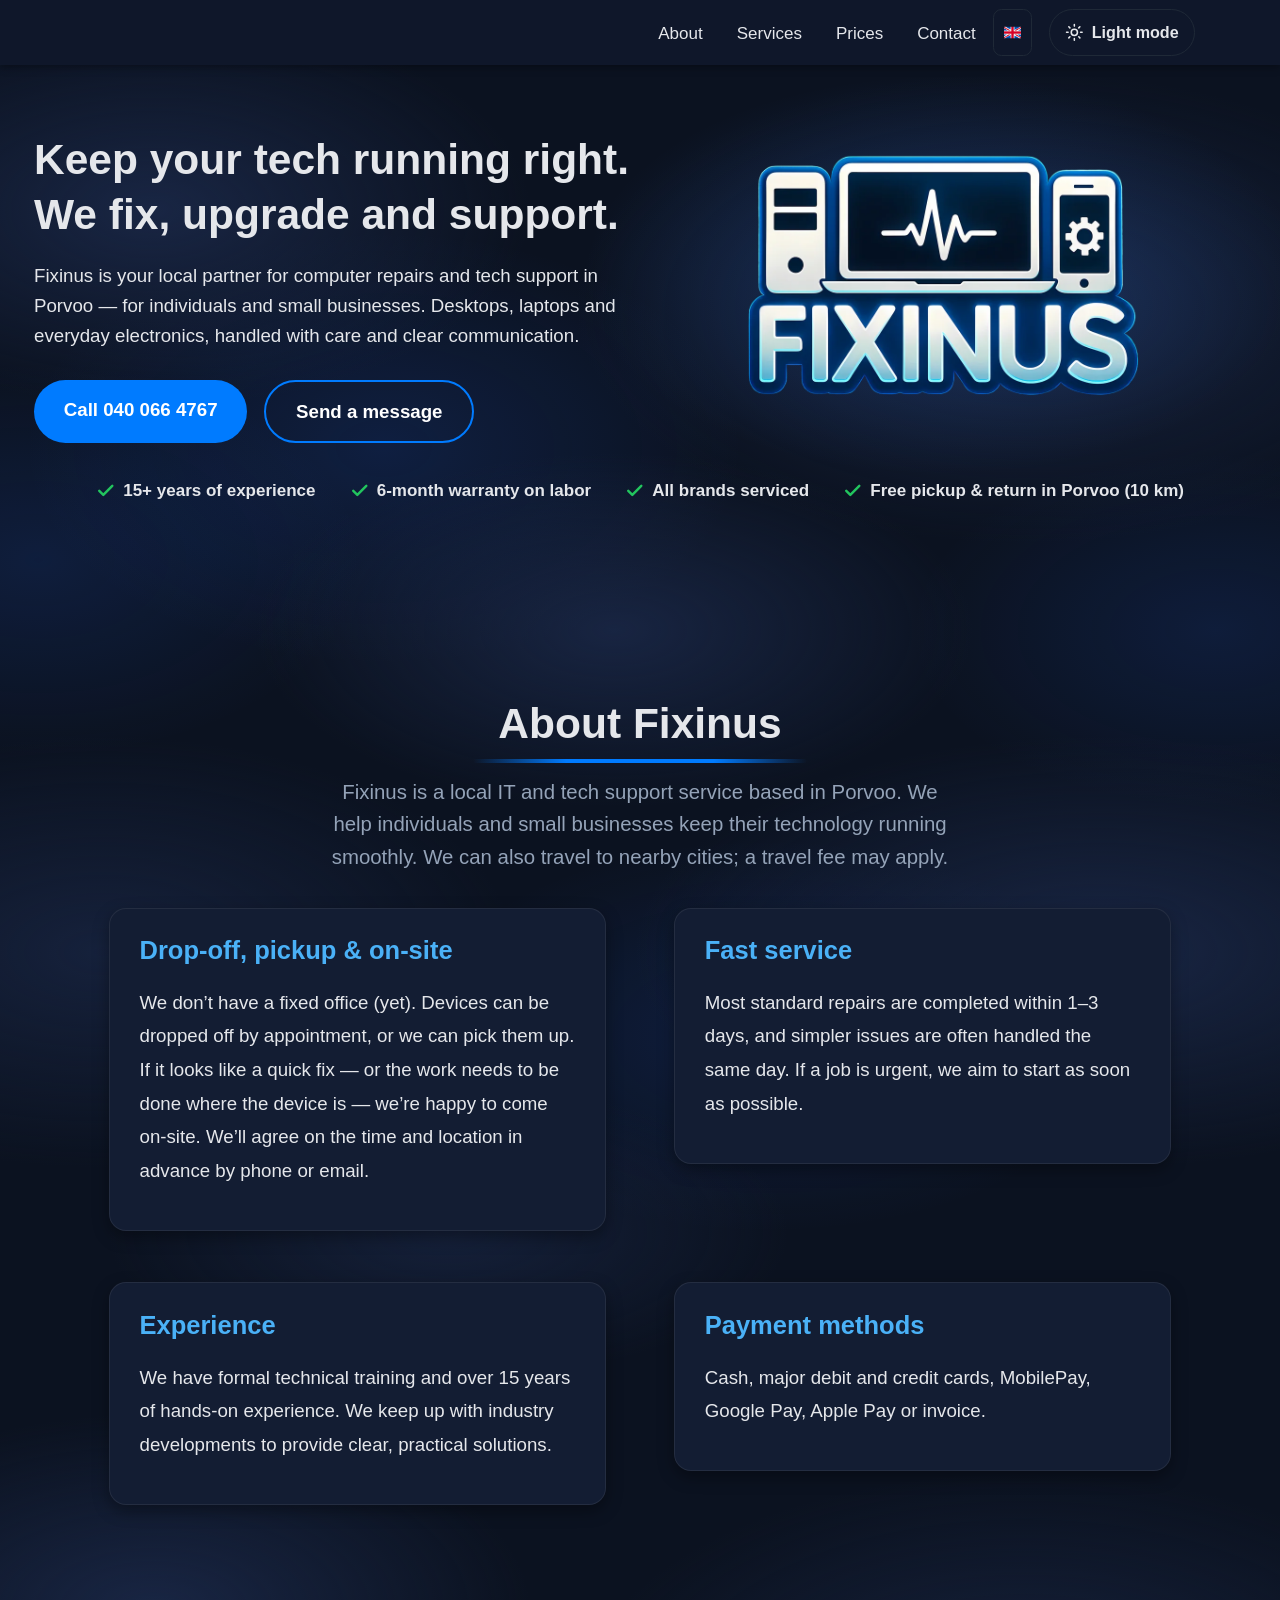
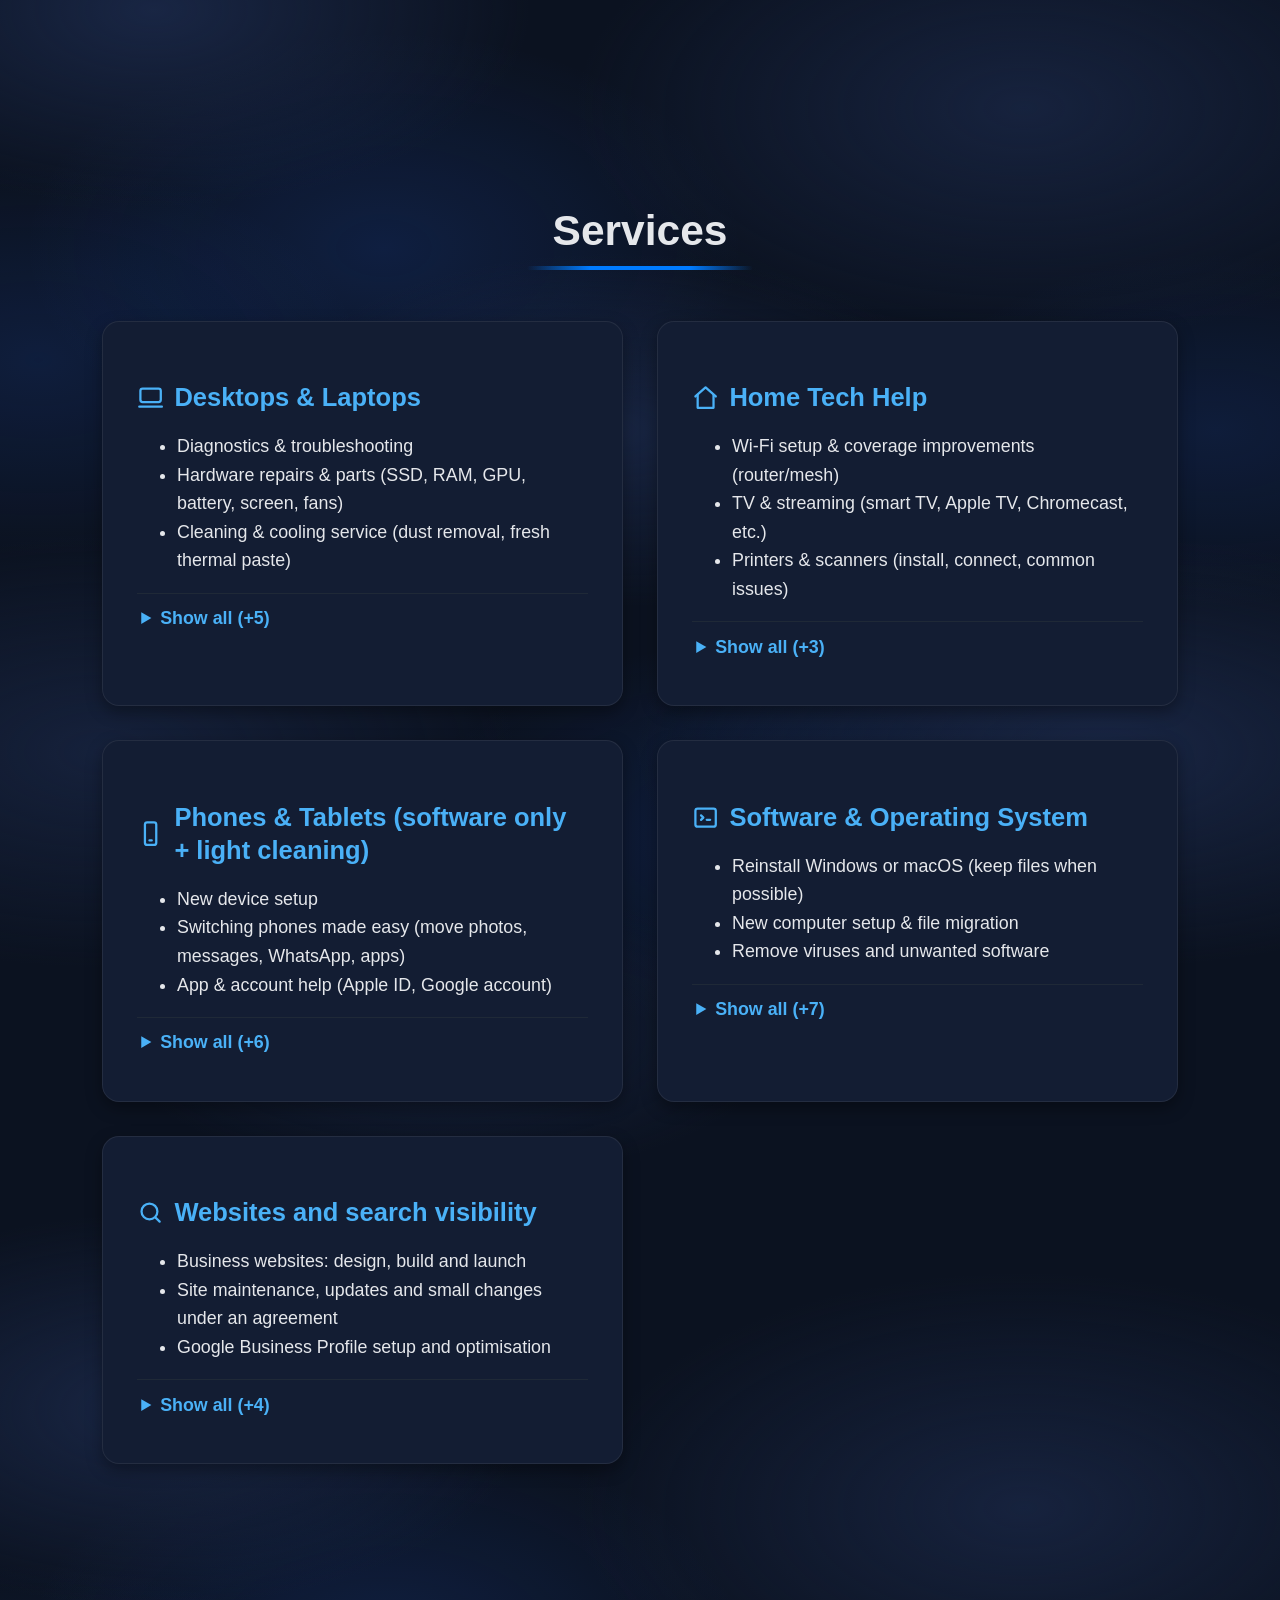
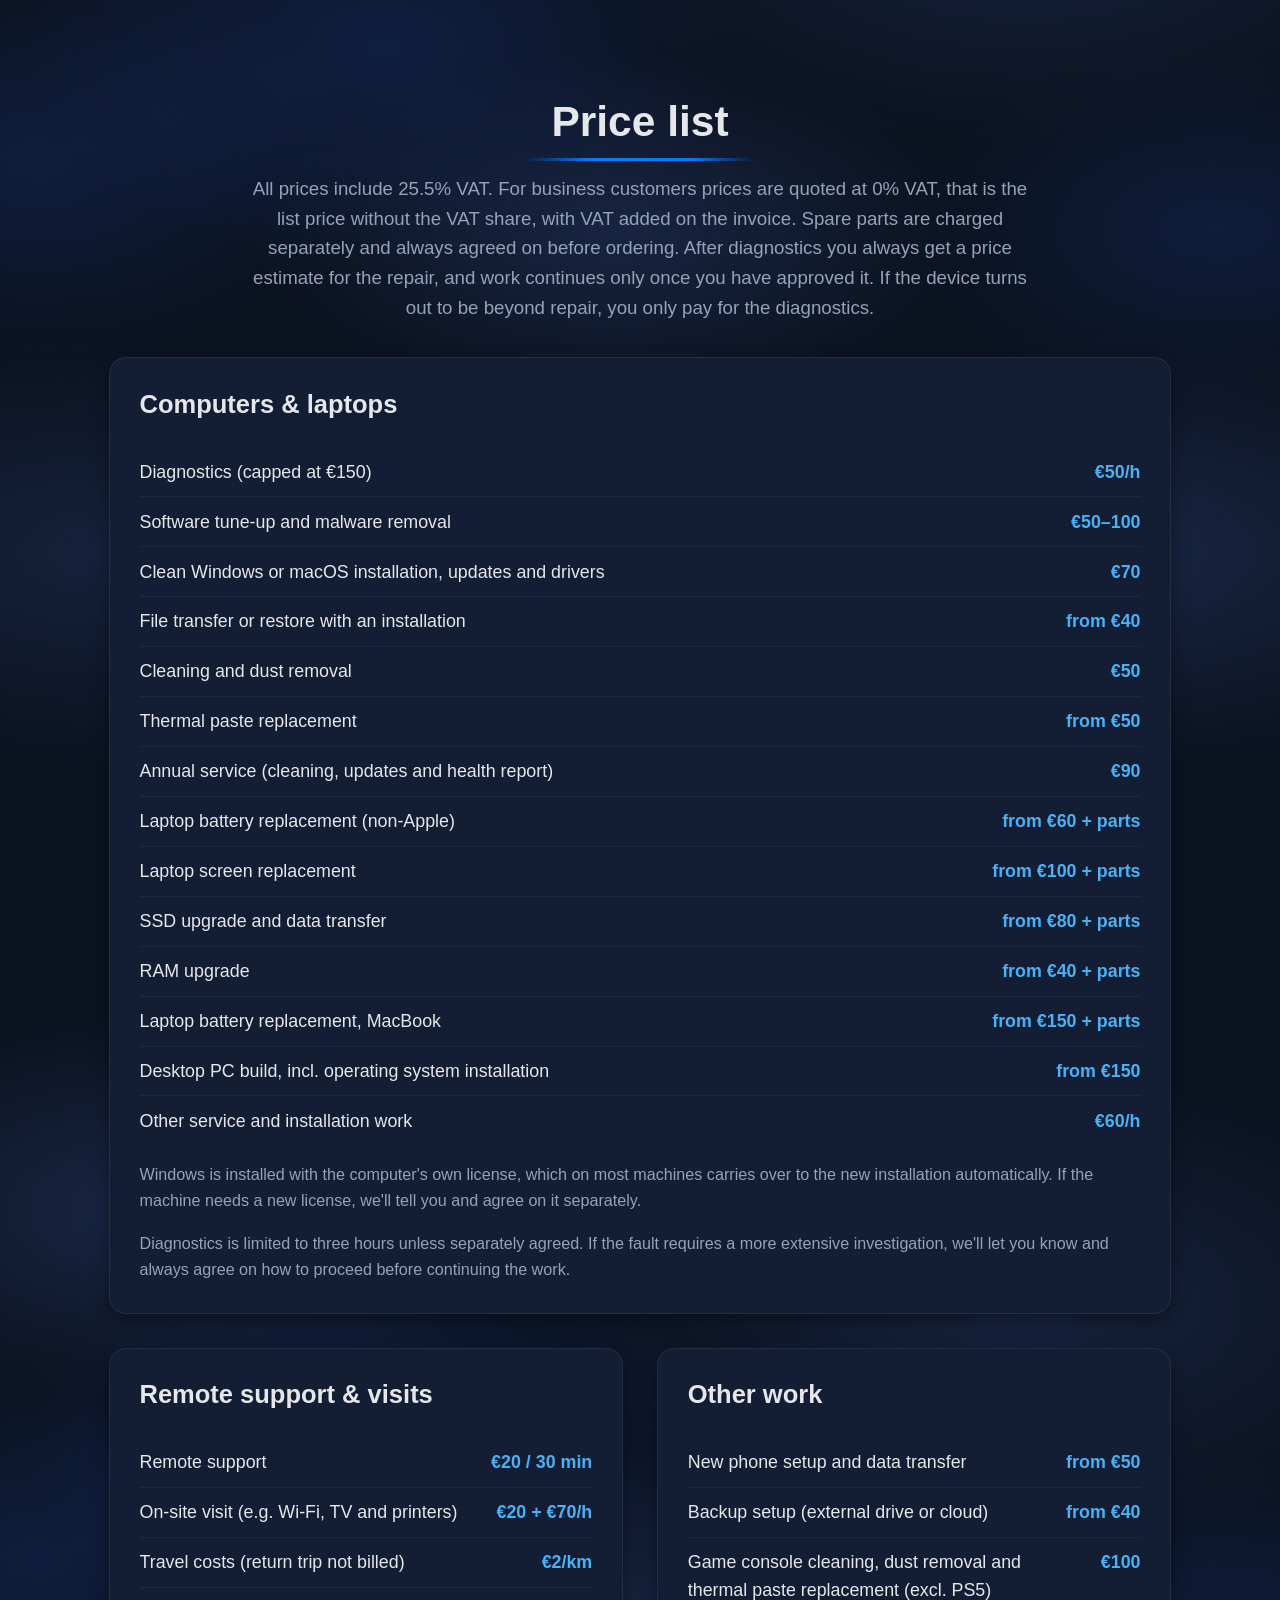
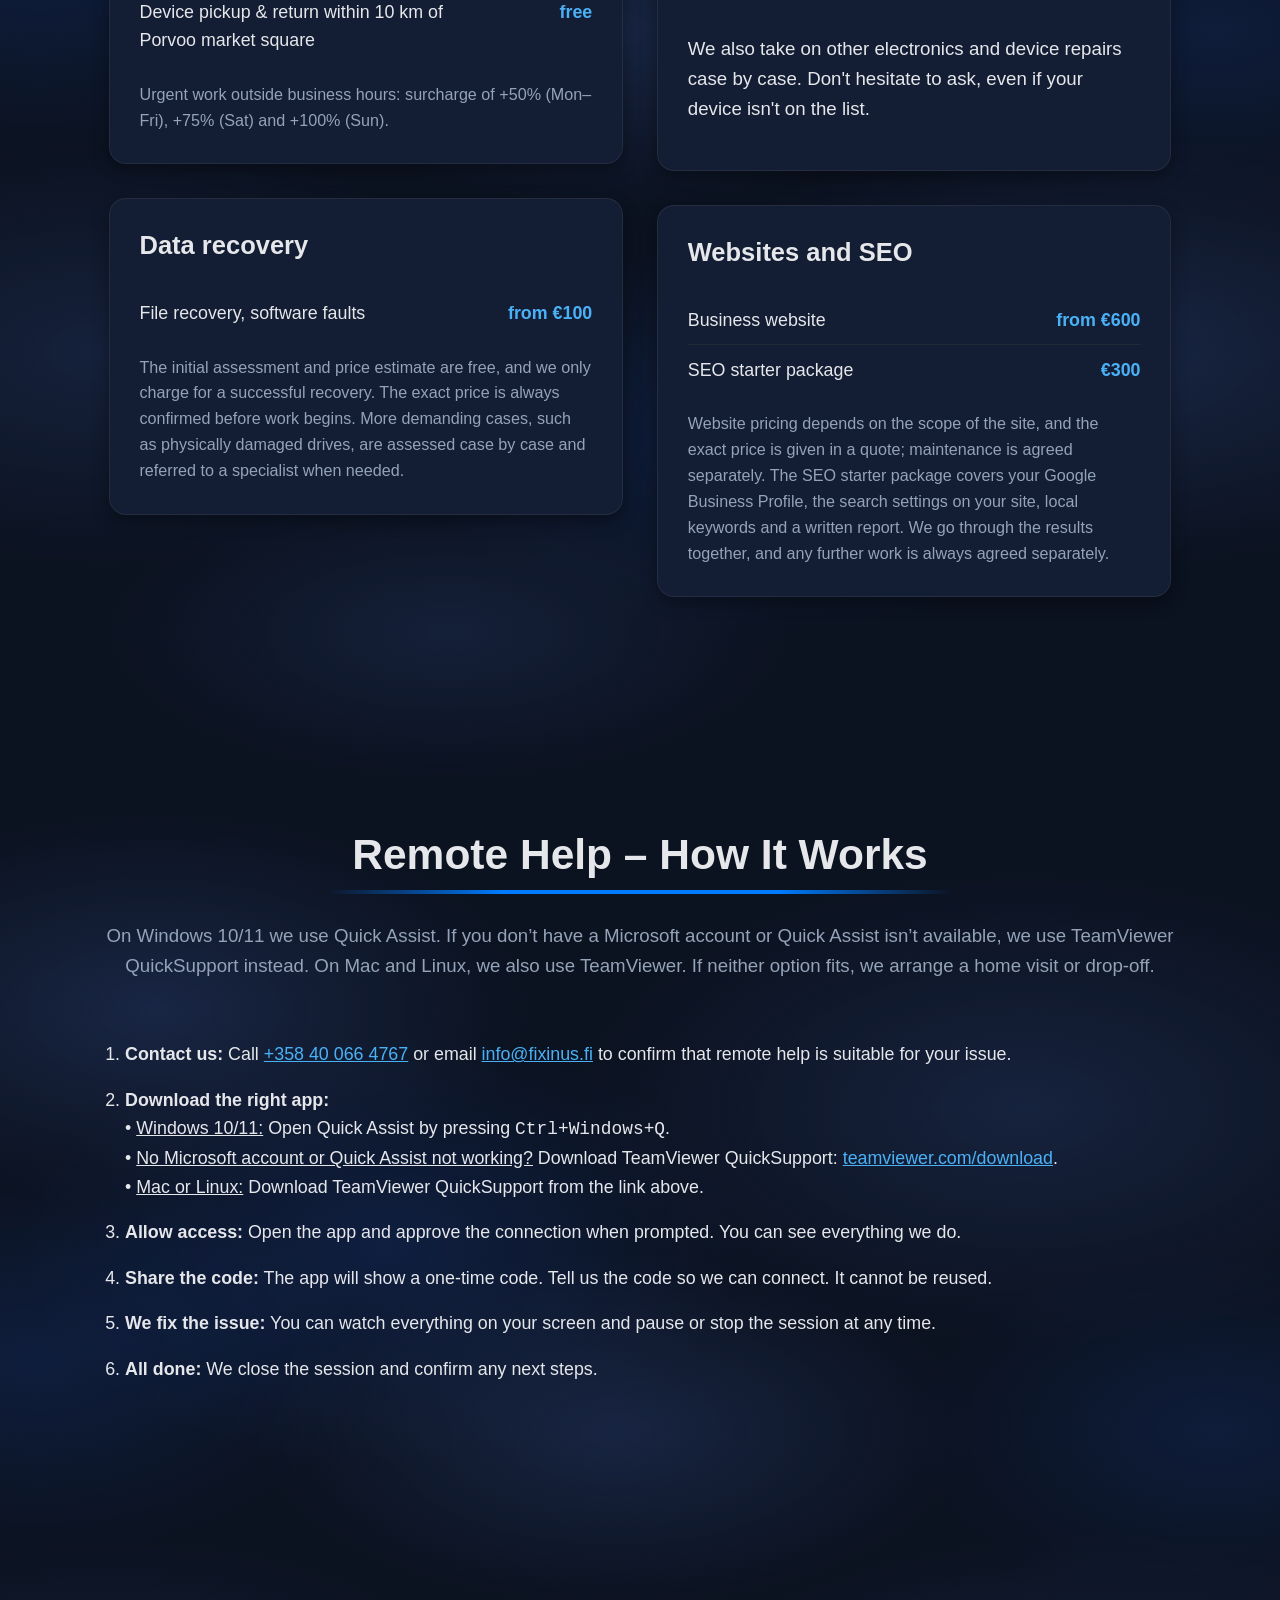
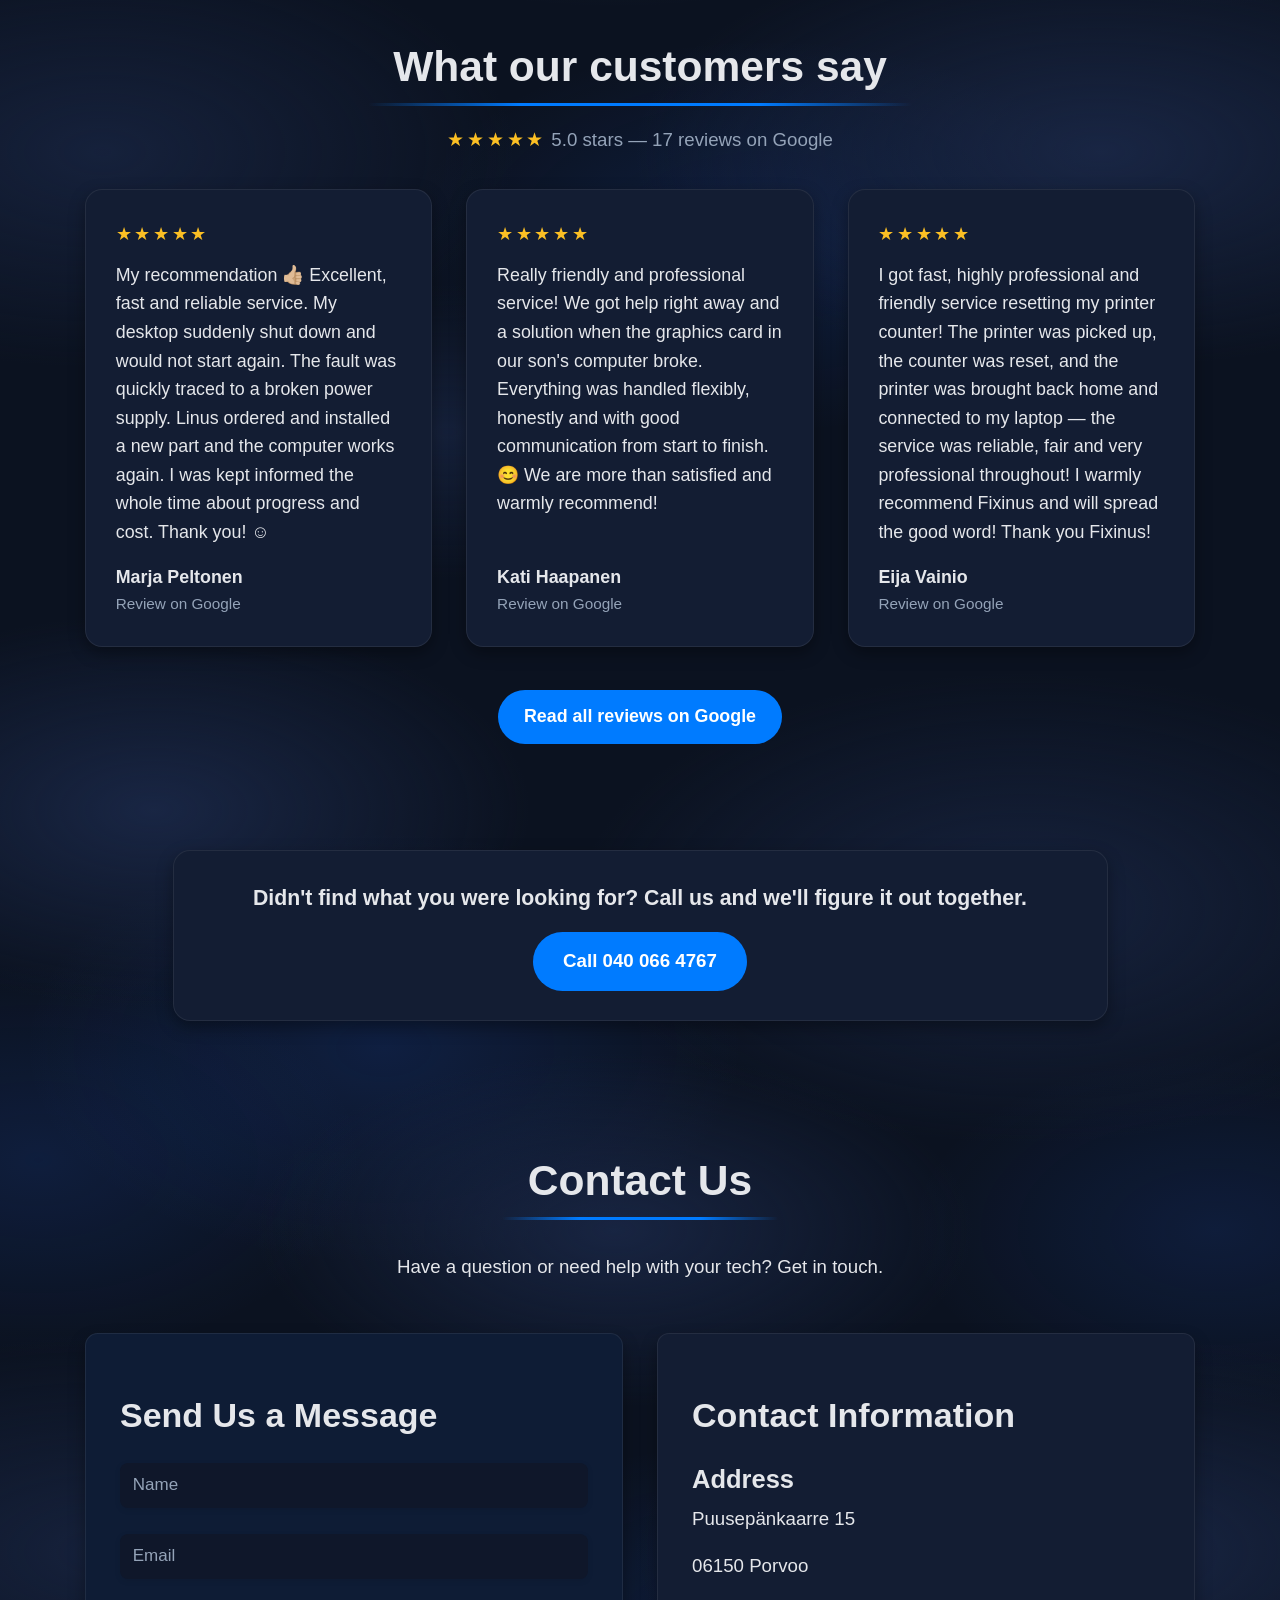
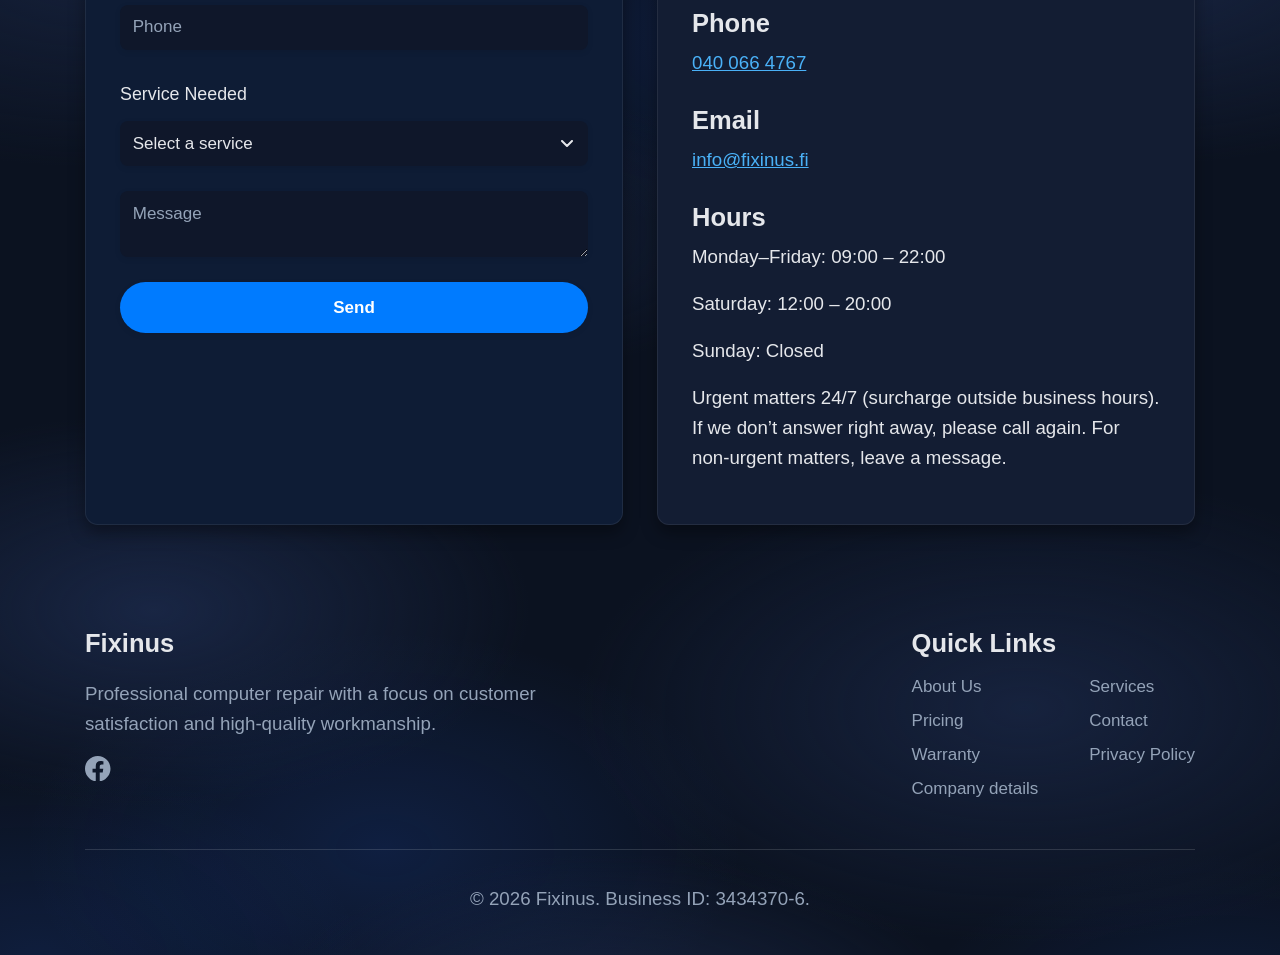
==== commit a555dad7: "Pricing: state that business customers are quoted at 0 % VAT One sentence added to the pricing lead " ====
--- a/en/index.html
+++ b/en/index.html
@@ -310,7 +310,7 @@
     <div class="pricing-container max-w format-horizontal format-vertical">
       <div class="pricing-head">
         <h2 data-i18n="pricing.title">Price list</h2>
-        <p data-i18n="pricing.lead">All prices include 25.5% VAT. Spare parts are charged separately and always agreed on before ordering. After diagnostics you always get a price estimate for the repair, and work continues only once you have approved it. If the device turns out to be beyond repair, you only pay for the diagnostics.</p>
+        <p data-i18n="pricing.lead">All prices include 25.5% VAT. For business customers prices are quoted at 0% VAT, that is the list price without the VAT share, with VAT added on the invoice. Spare parts are charged separately and always agreed on before ordering. After diagnostics you always get a price estimate for the repair, and work continues only once you have approved it. If the device turns out to be beyond repair, you only pay for the diagnostics.</p>
       </div>
 
       <div class="pricing-groups">
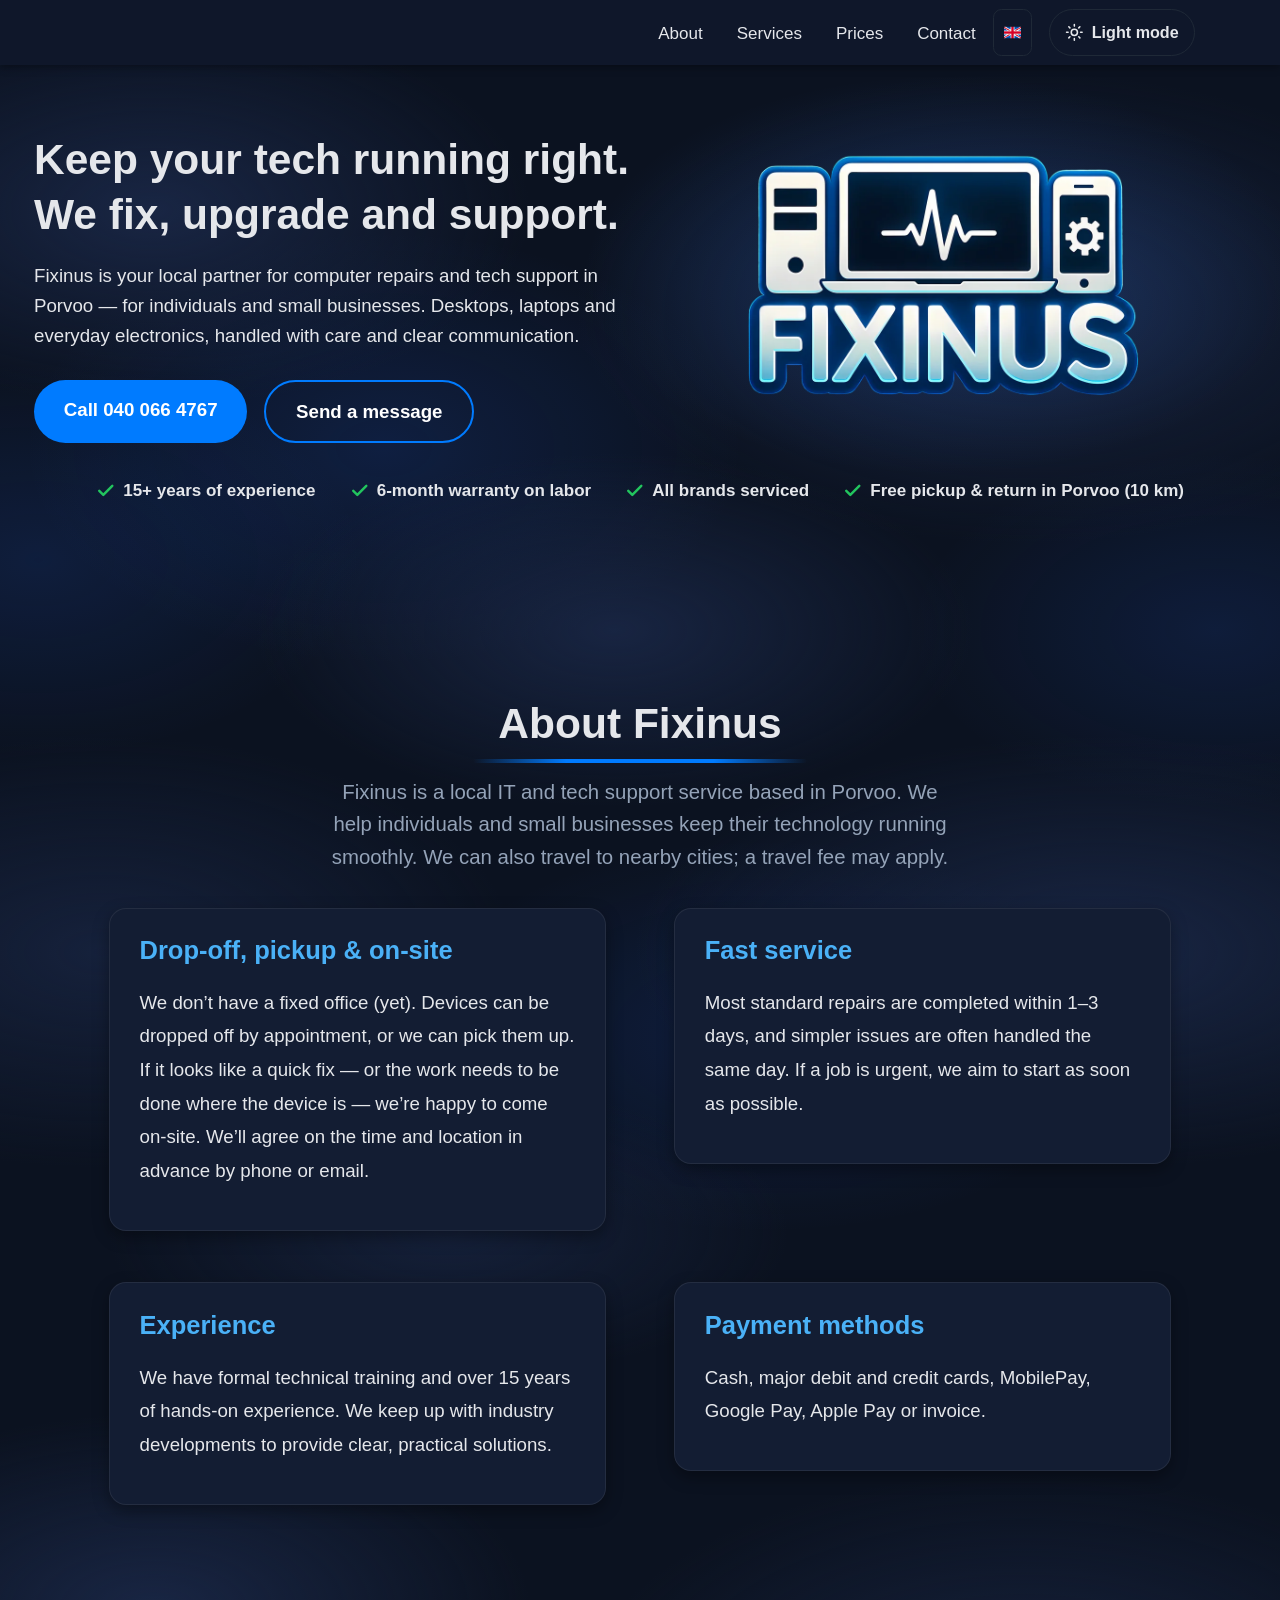
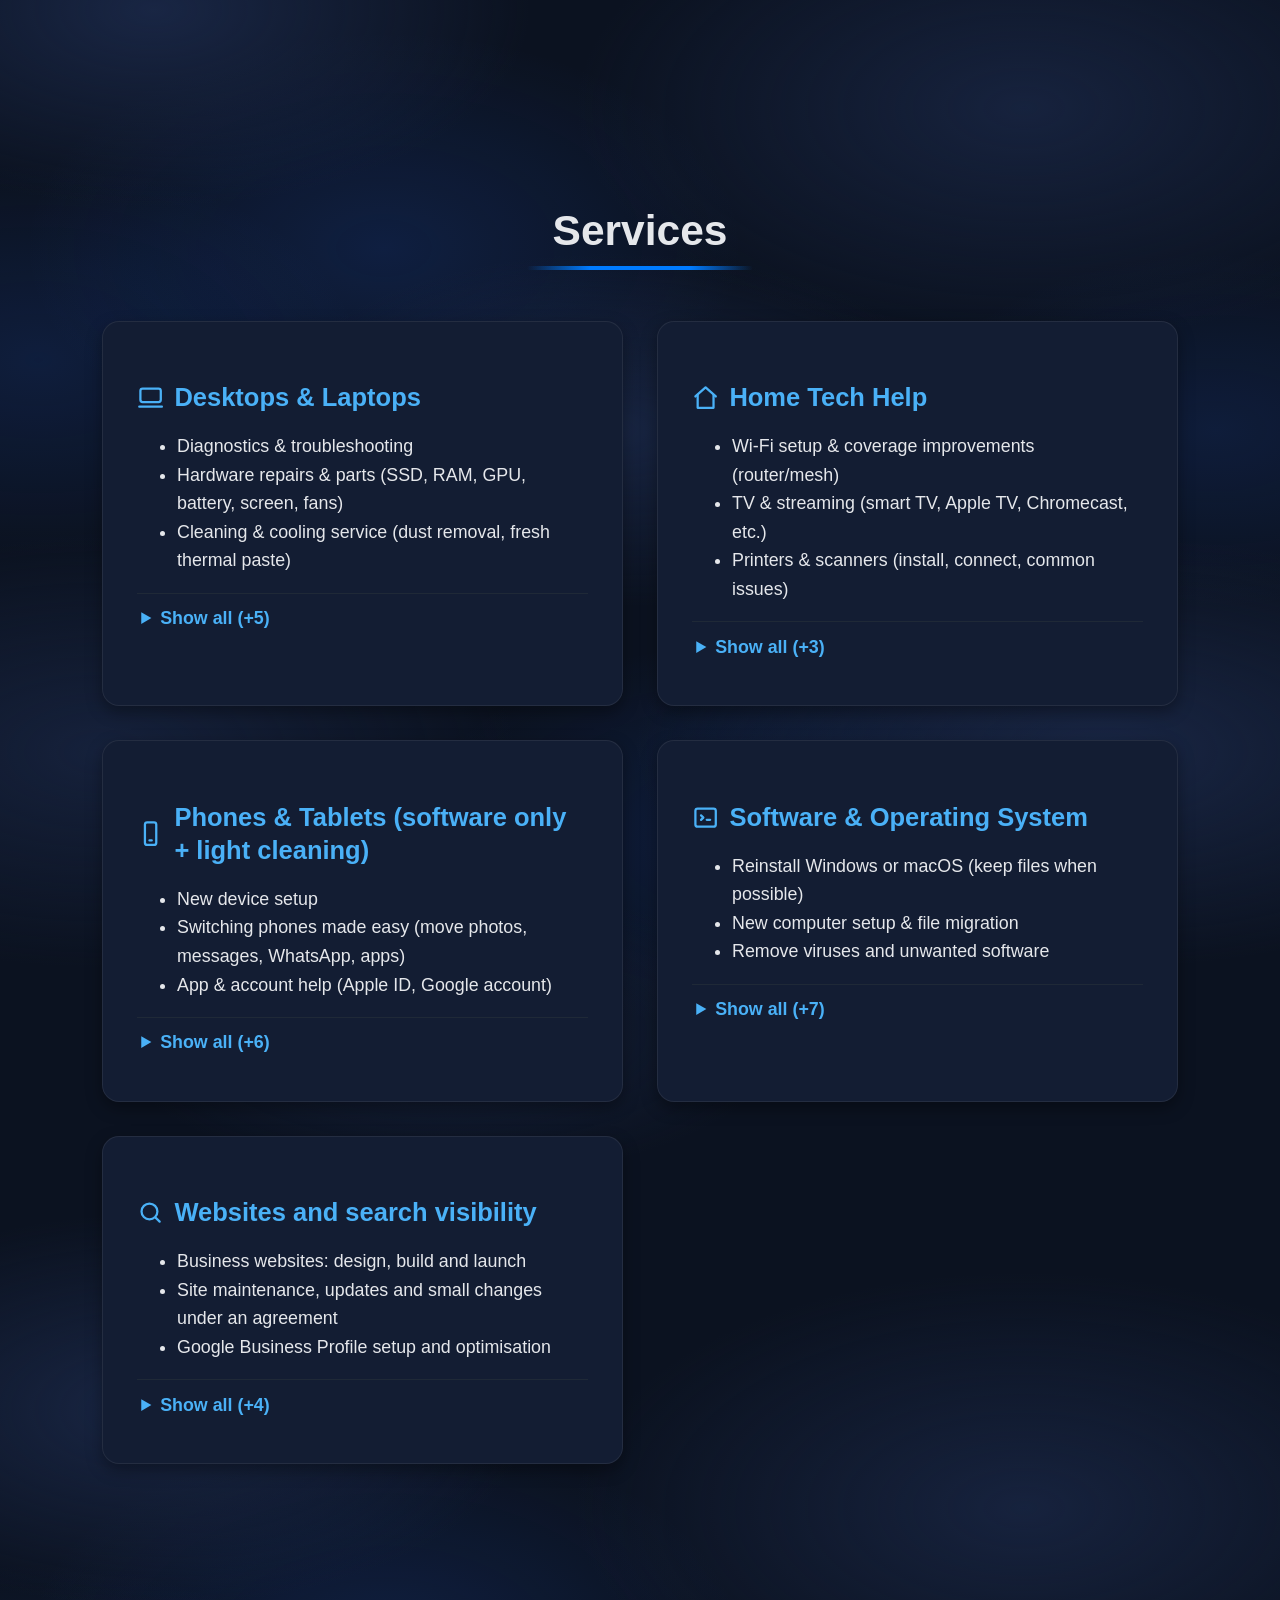
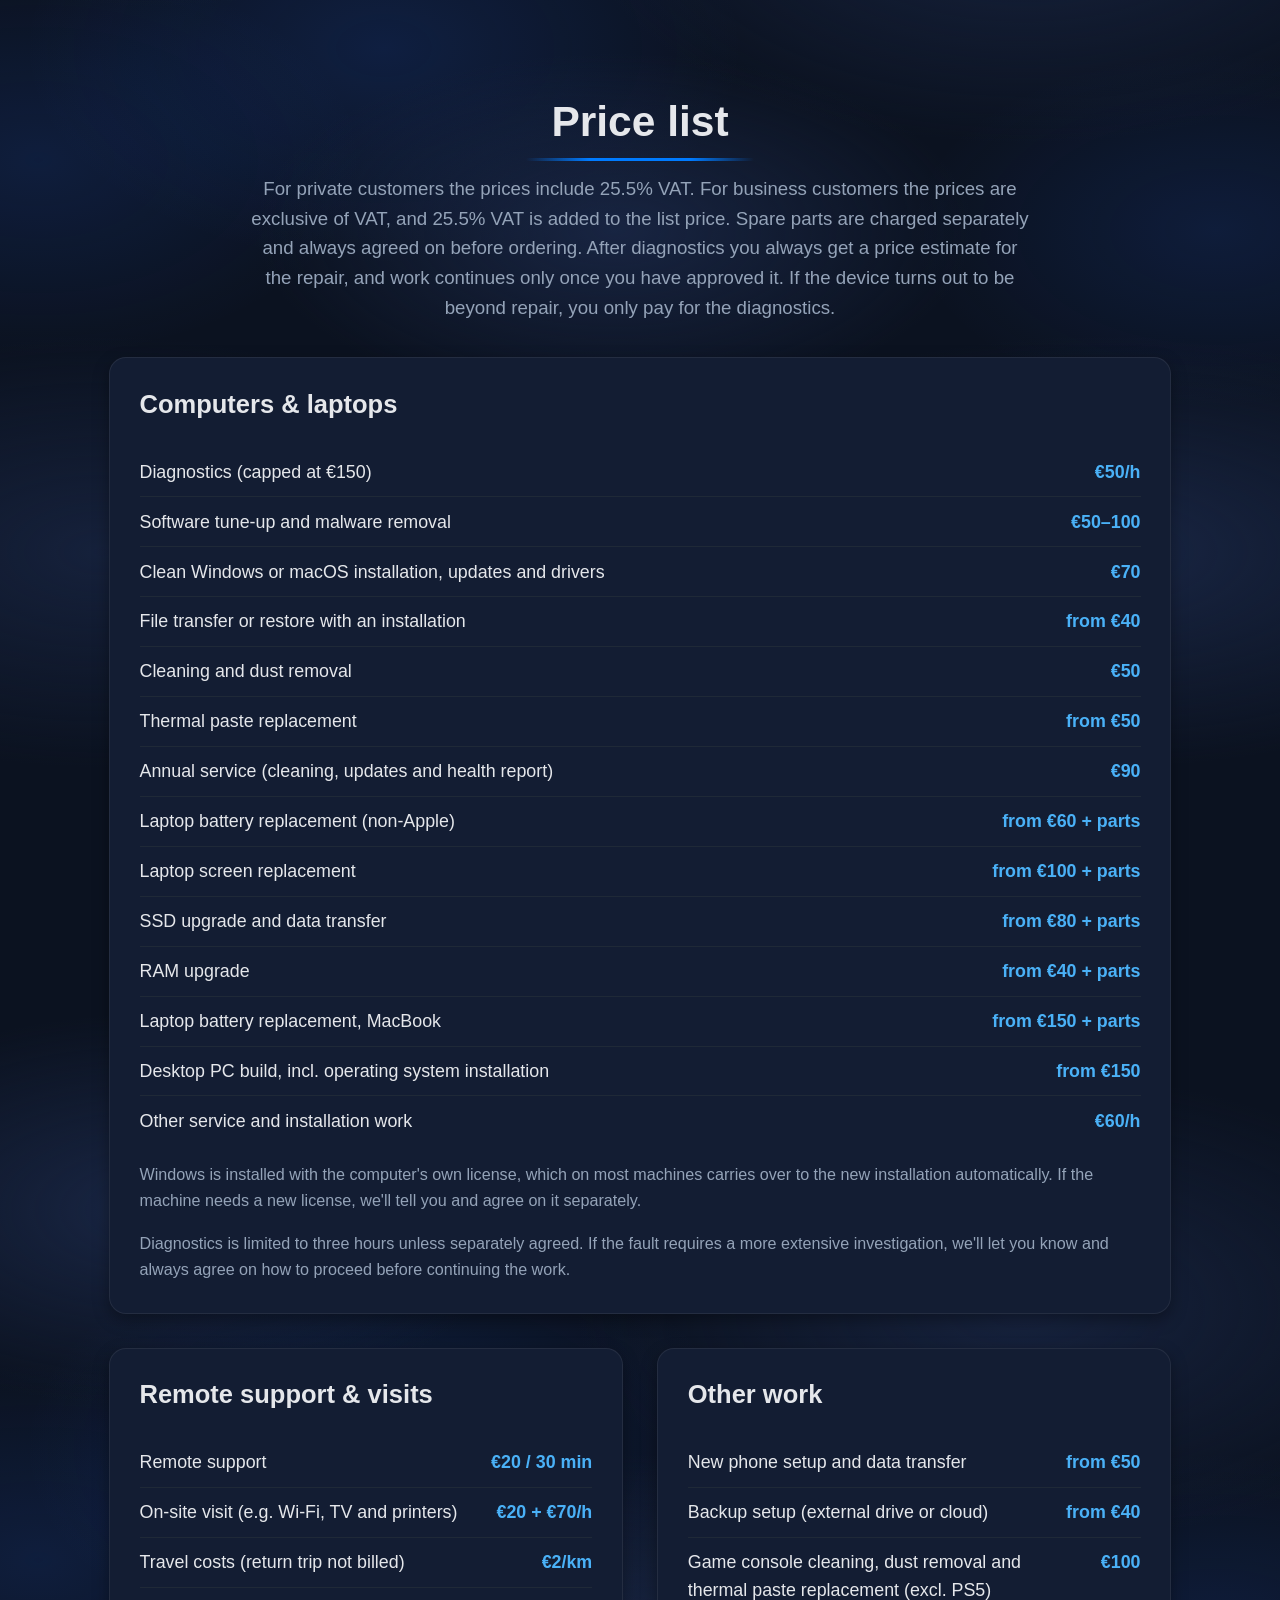
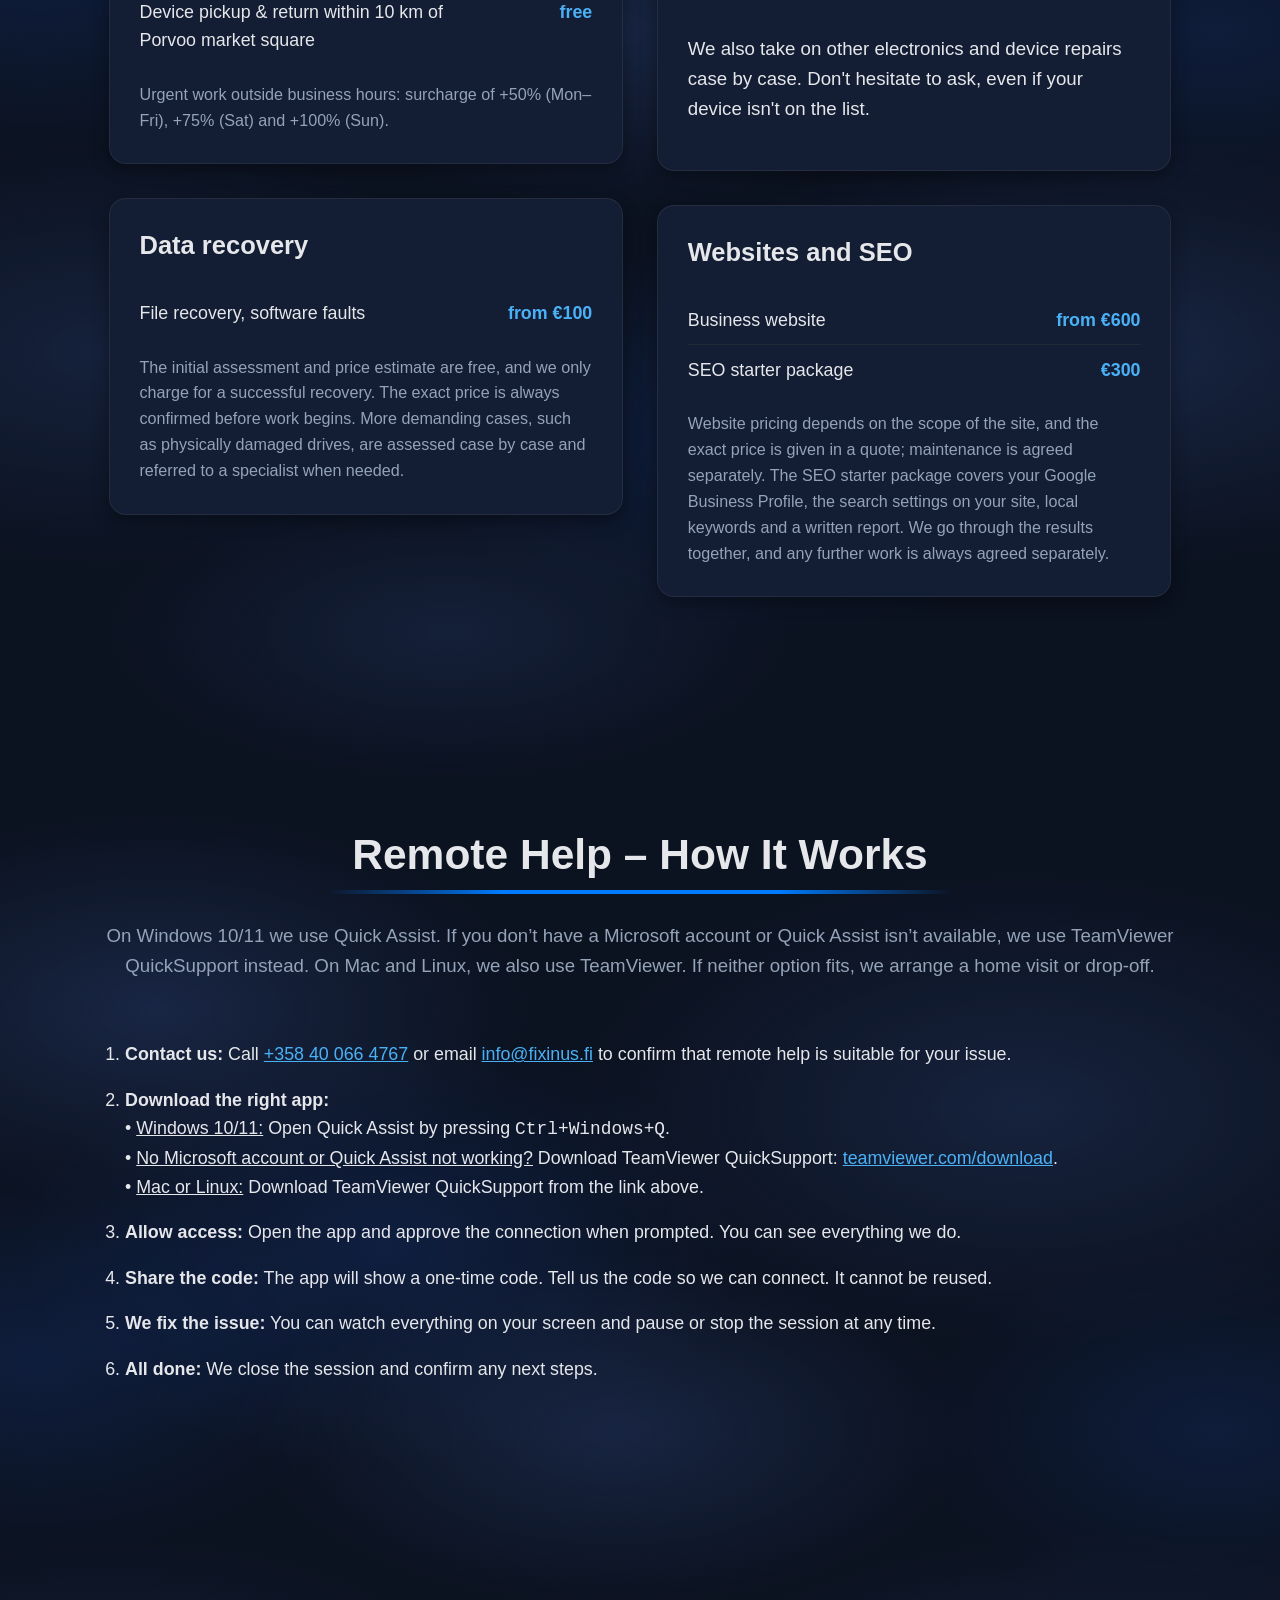
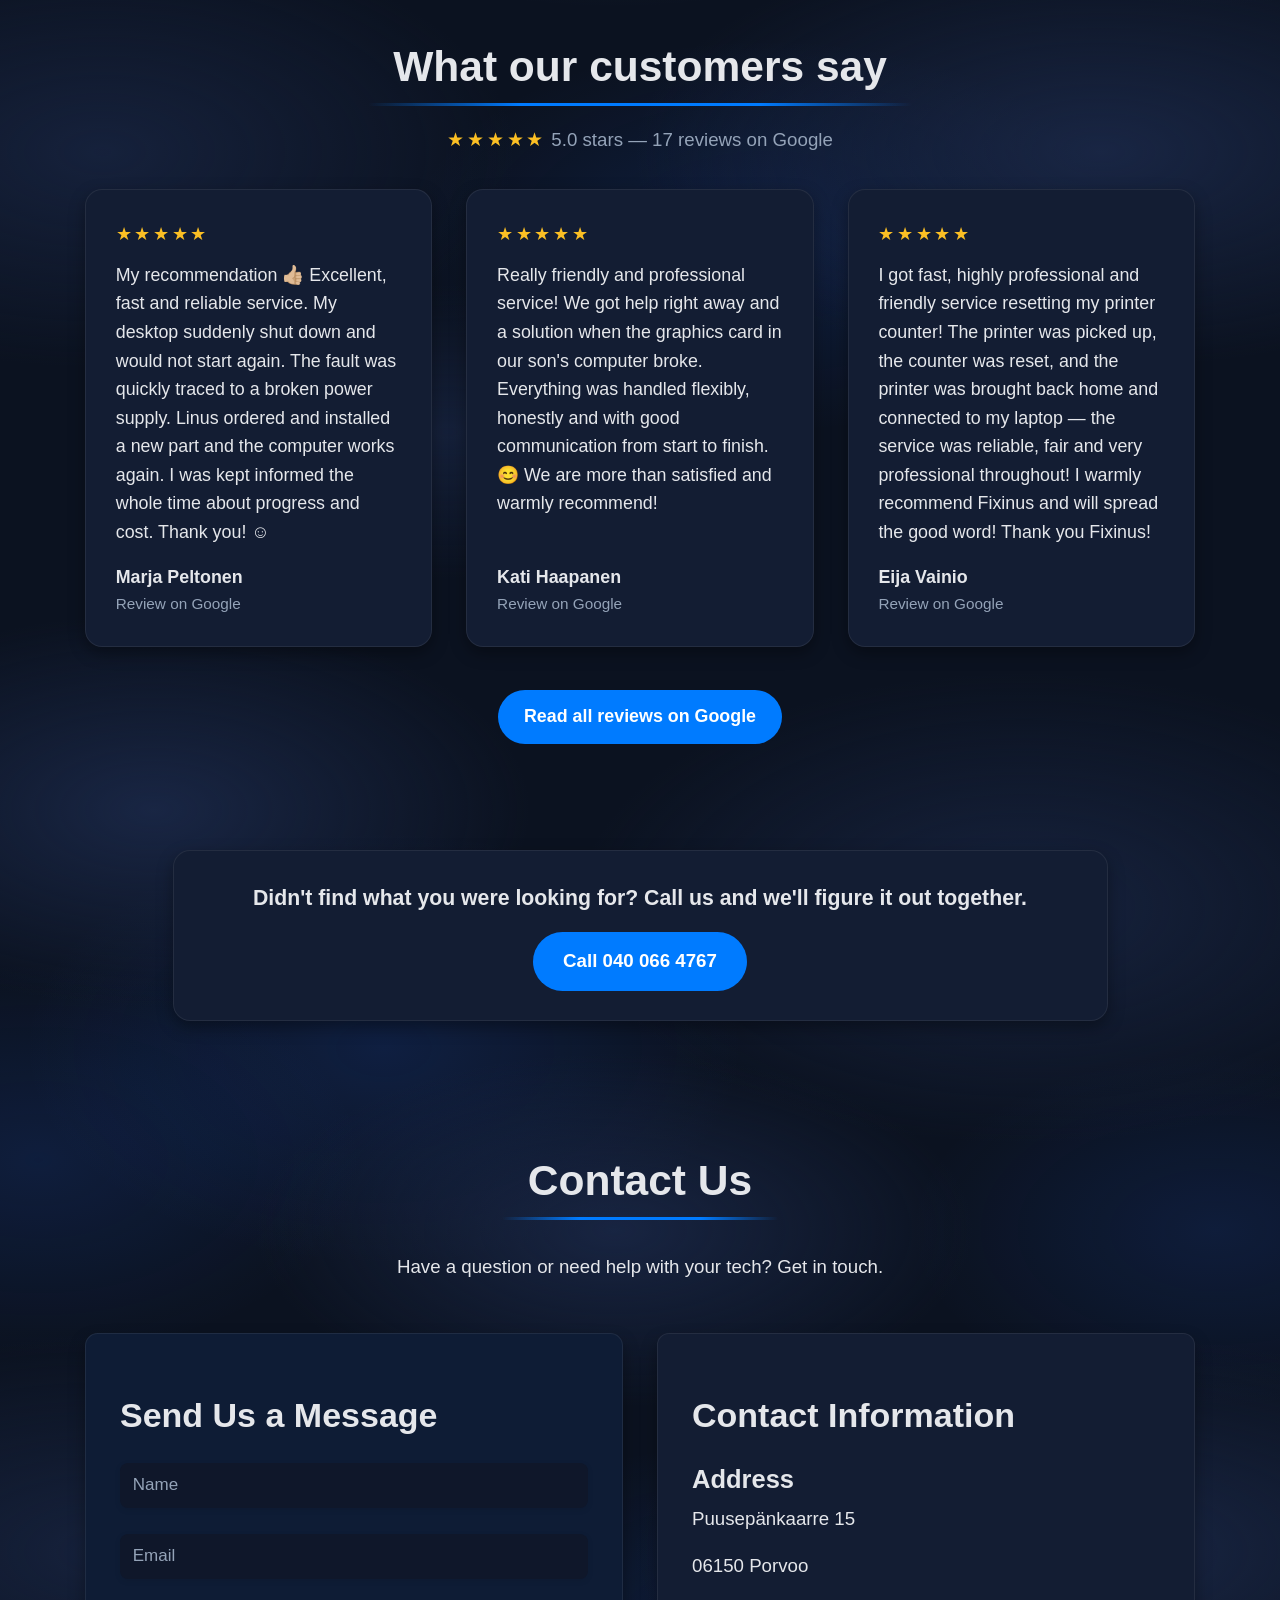
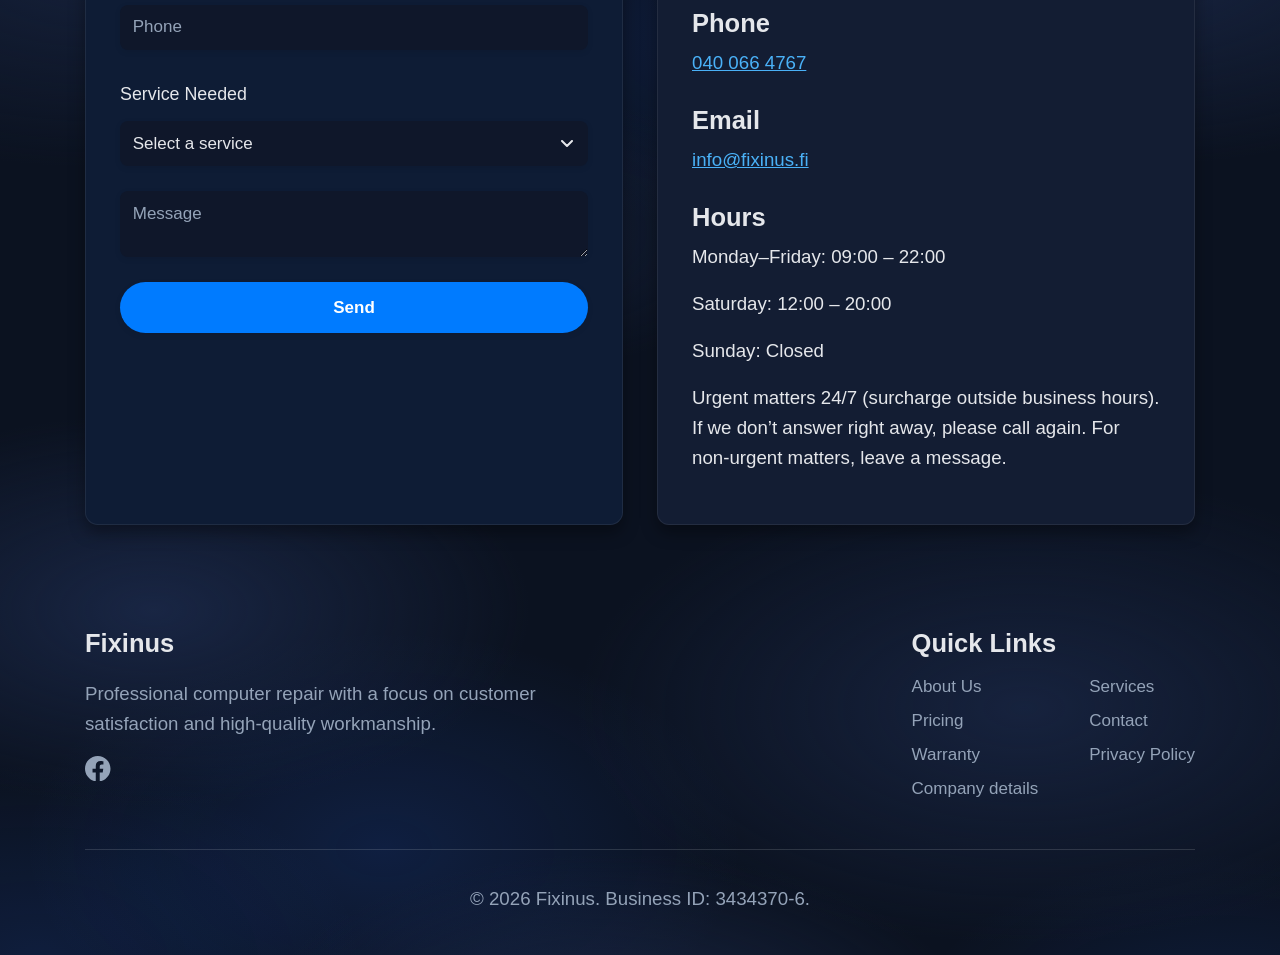
==== commit 99ce0ee2: "Pricing: VAT is added on top of list prices for business customers Correct the previous commit: the " ====
--- a/en/index.html
+++ b/en/index.html
@@ -310,7 +310,7 @@
     <div class="pricing-container max-w format-horizontal format-vertical">
       <div class="pricing-head">
         <h2 data-i18n="pricing.title">Price list</h2>
-        <p data-i18n="pricing.lead">All prices include 25.5% VAT. For business customers prices are quoted at 0% VAT, that is the list price without the VAT share, with VAT added on the invoice. Spare parts are charged separately and always agreed on before ordering. After diagnostics you always get a price estimate for the repair, and work continues only once you have approved it. If the device turns out to be beyond repair, you only pay for the diagnostics.</p>
+        <p data-i18n="pricing.lead">For private customers the prices include 25.5% VAT. For business customers the prices are exclusive of VAT, and 25.5% VAT is added to the list price. Spare parts are charged separately and always agreed on before ordering. After diagnostics you always get a price estimate for the repair, and work continues only once you have approved it. If the device turns out to be beyond repair, you only pay for the diagnostics.</p>
       </div>
 
       <div class="pricing-groups">
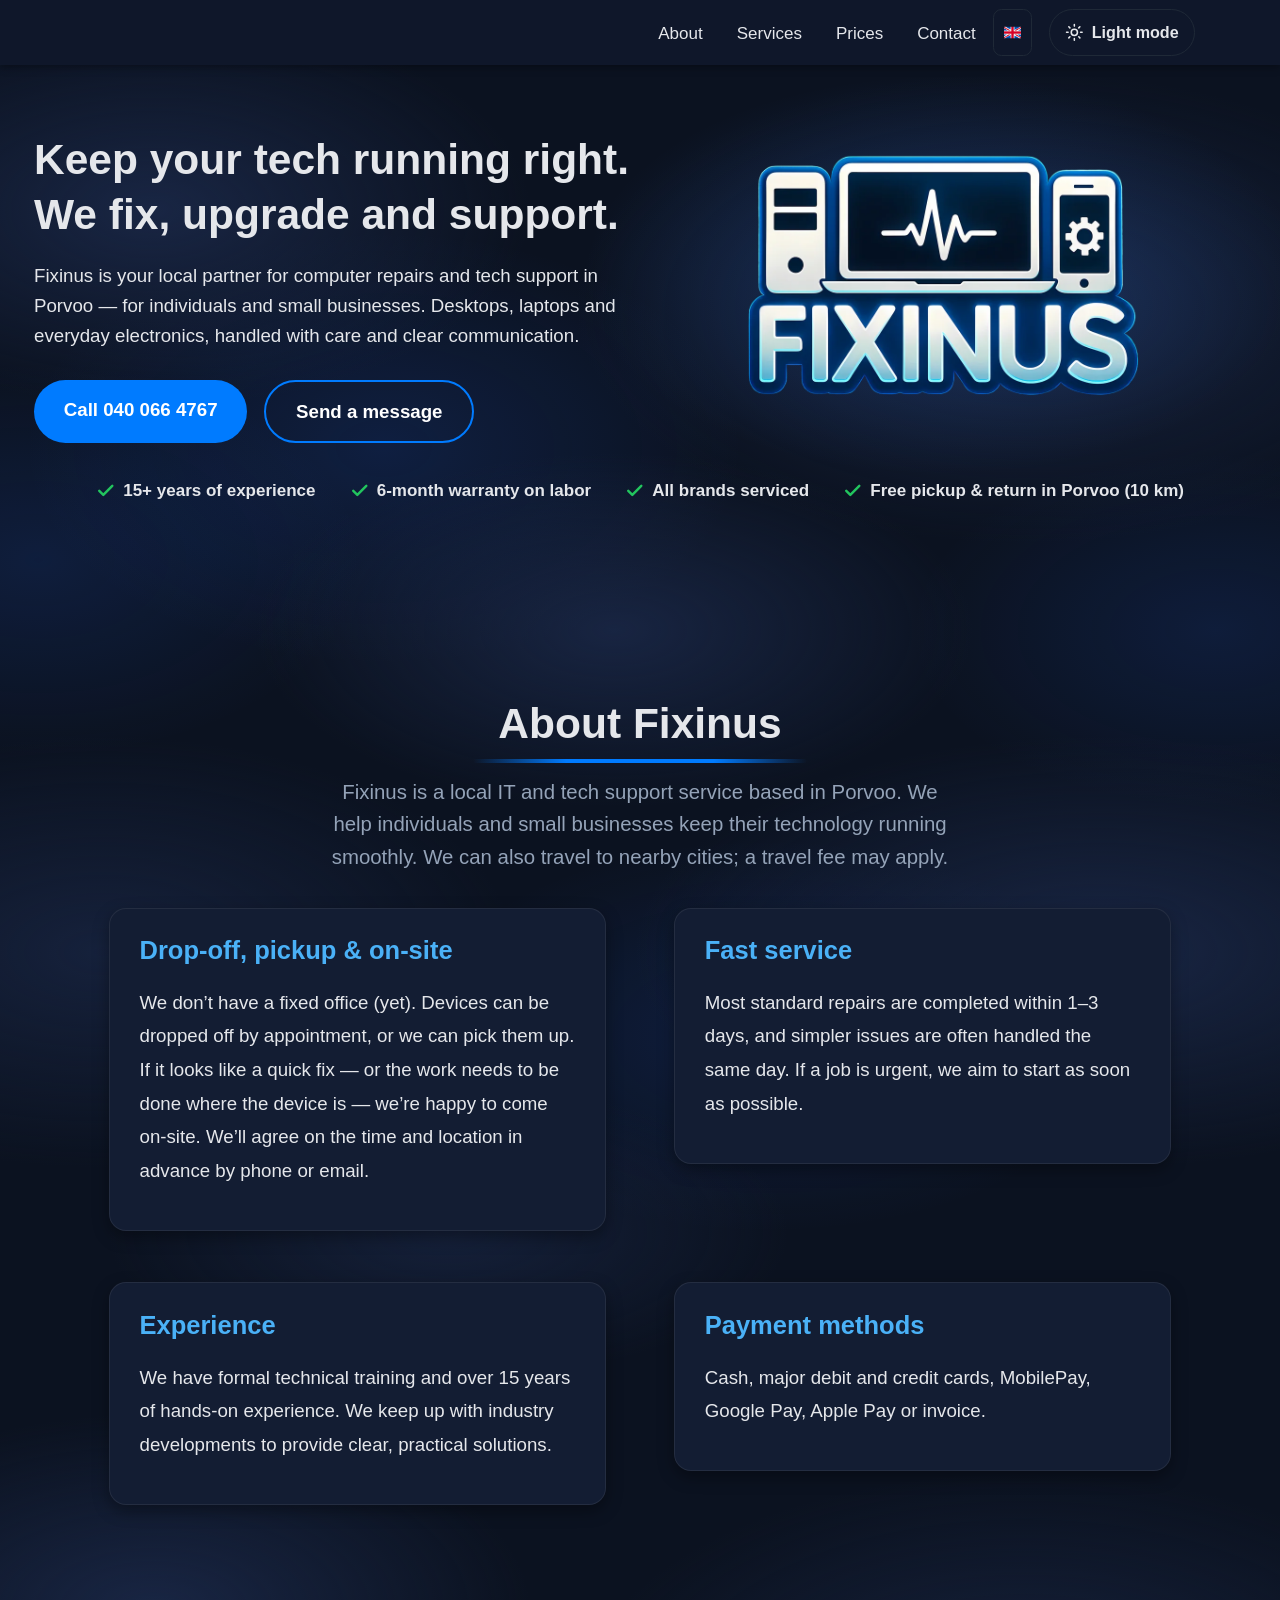
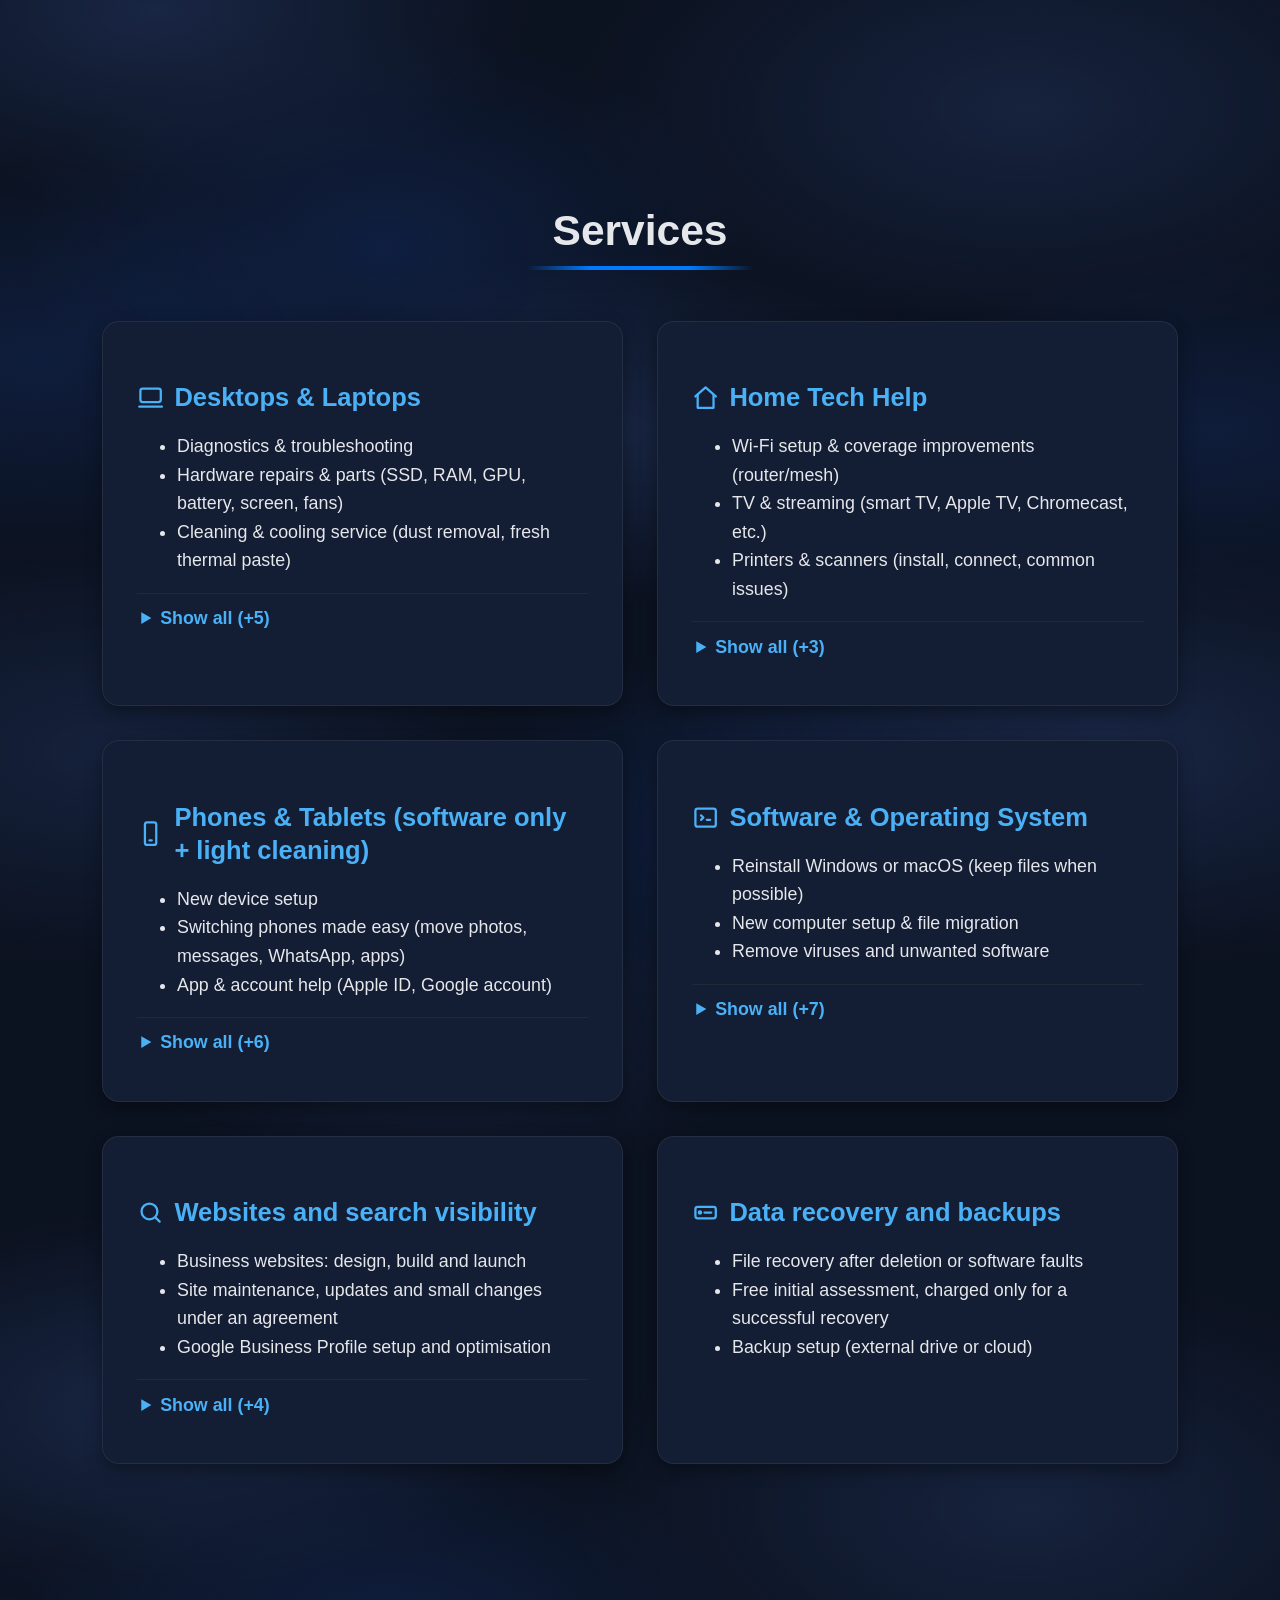
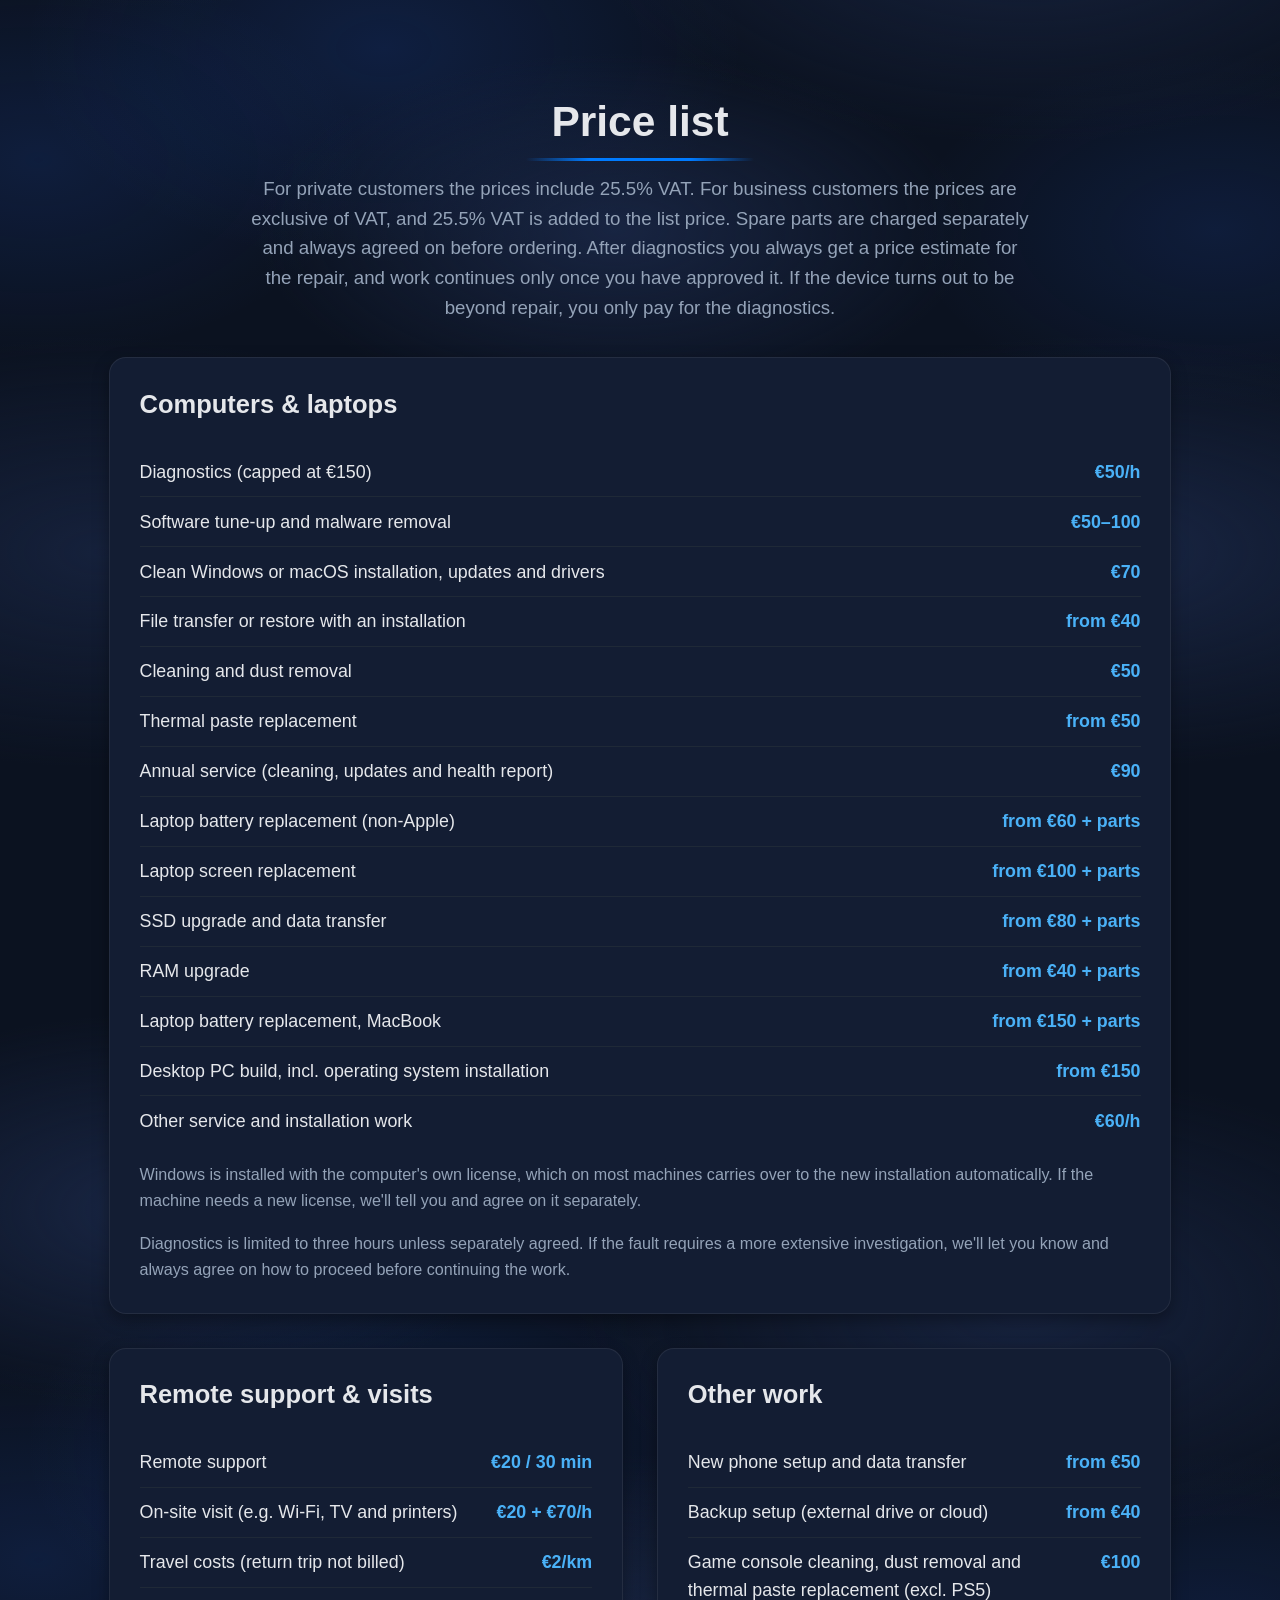
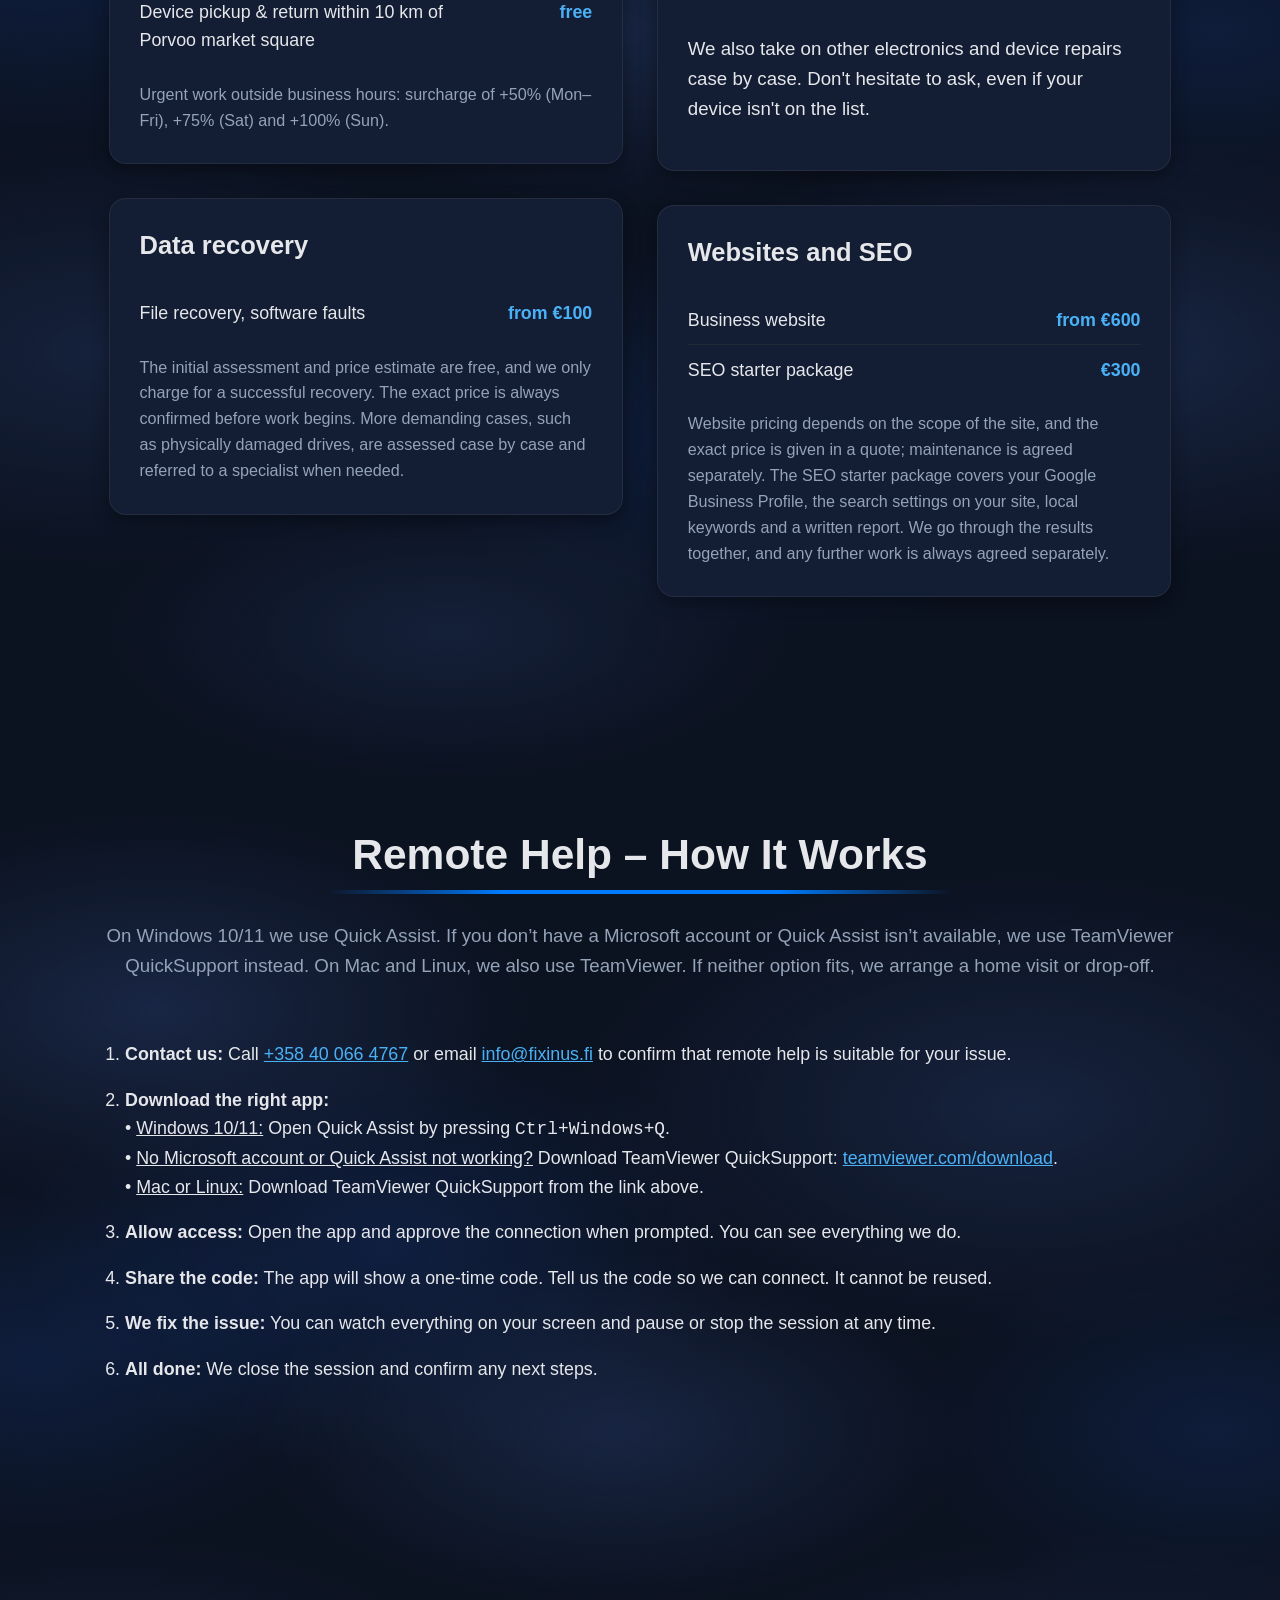
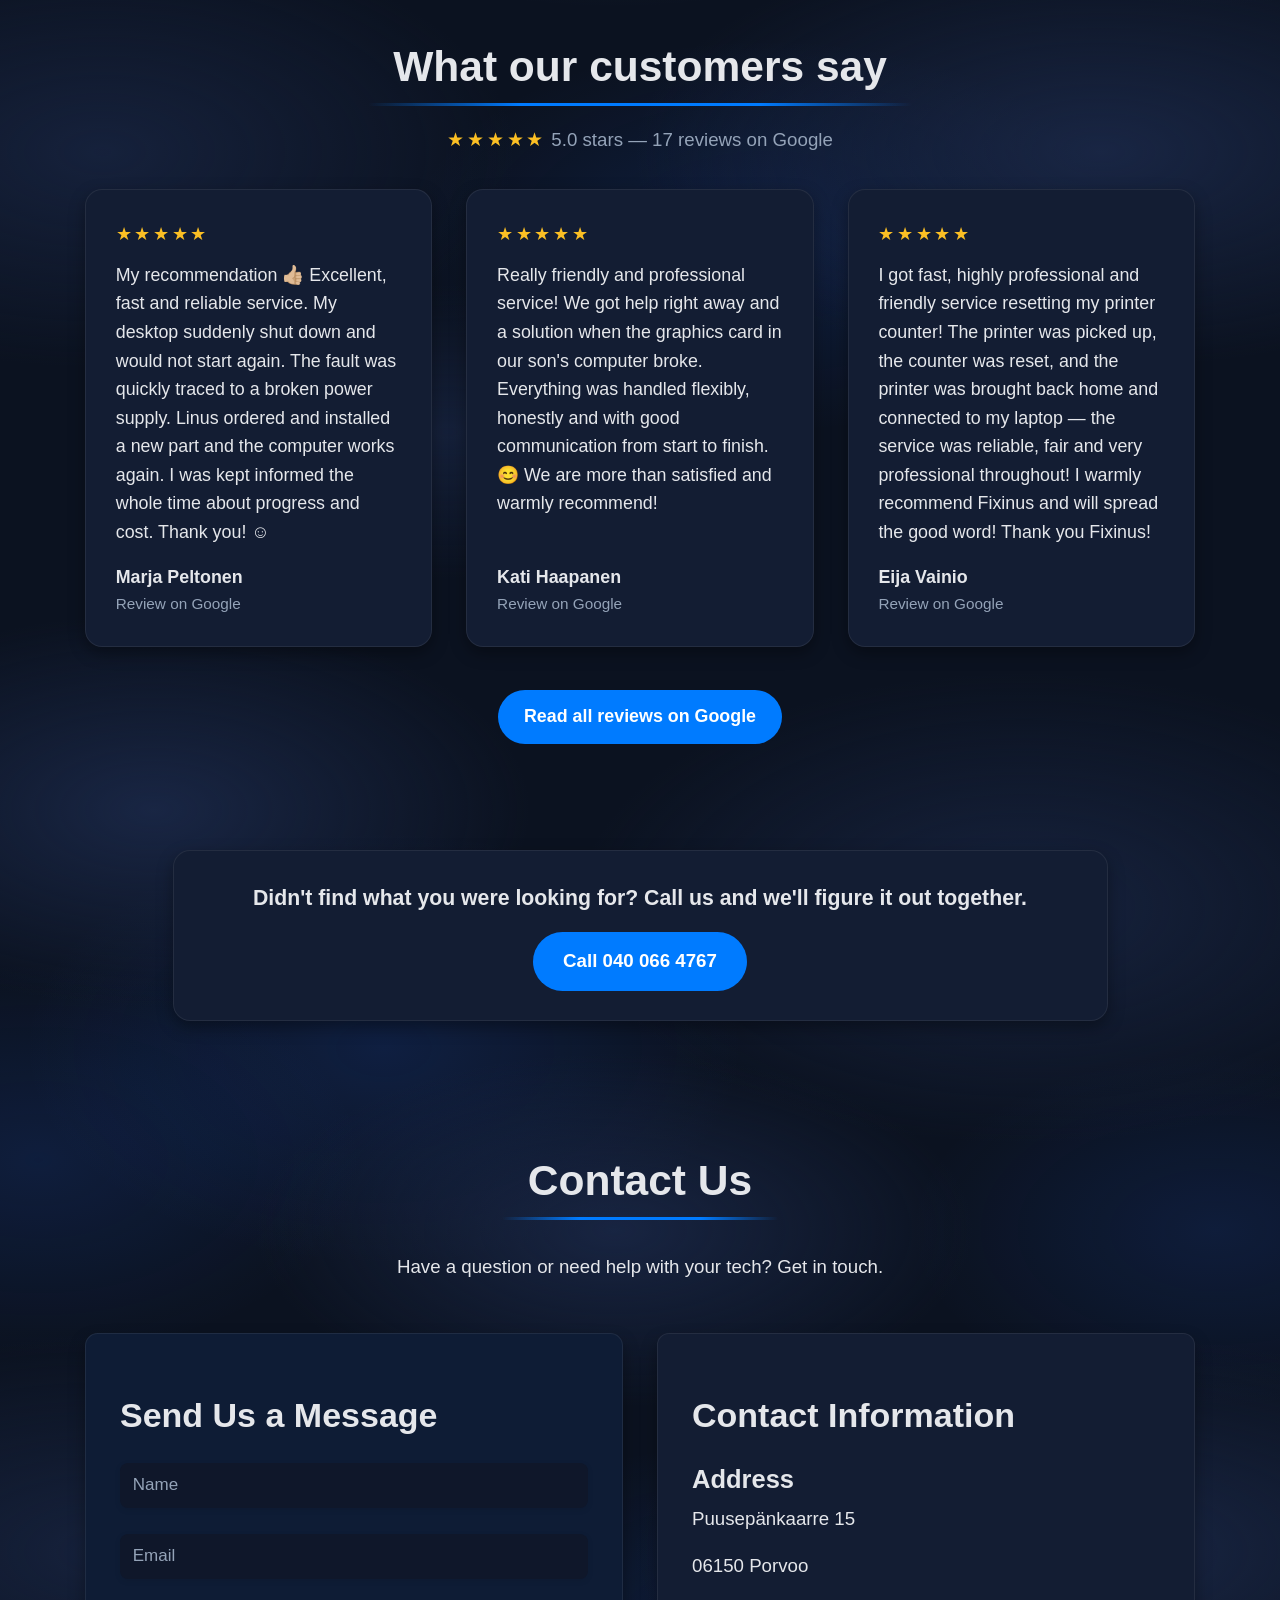
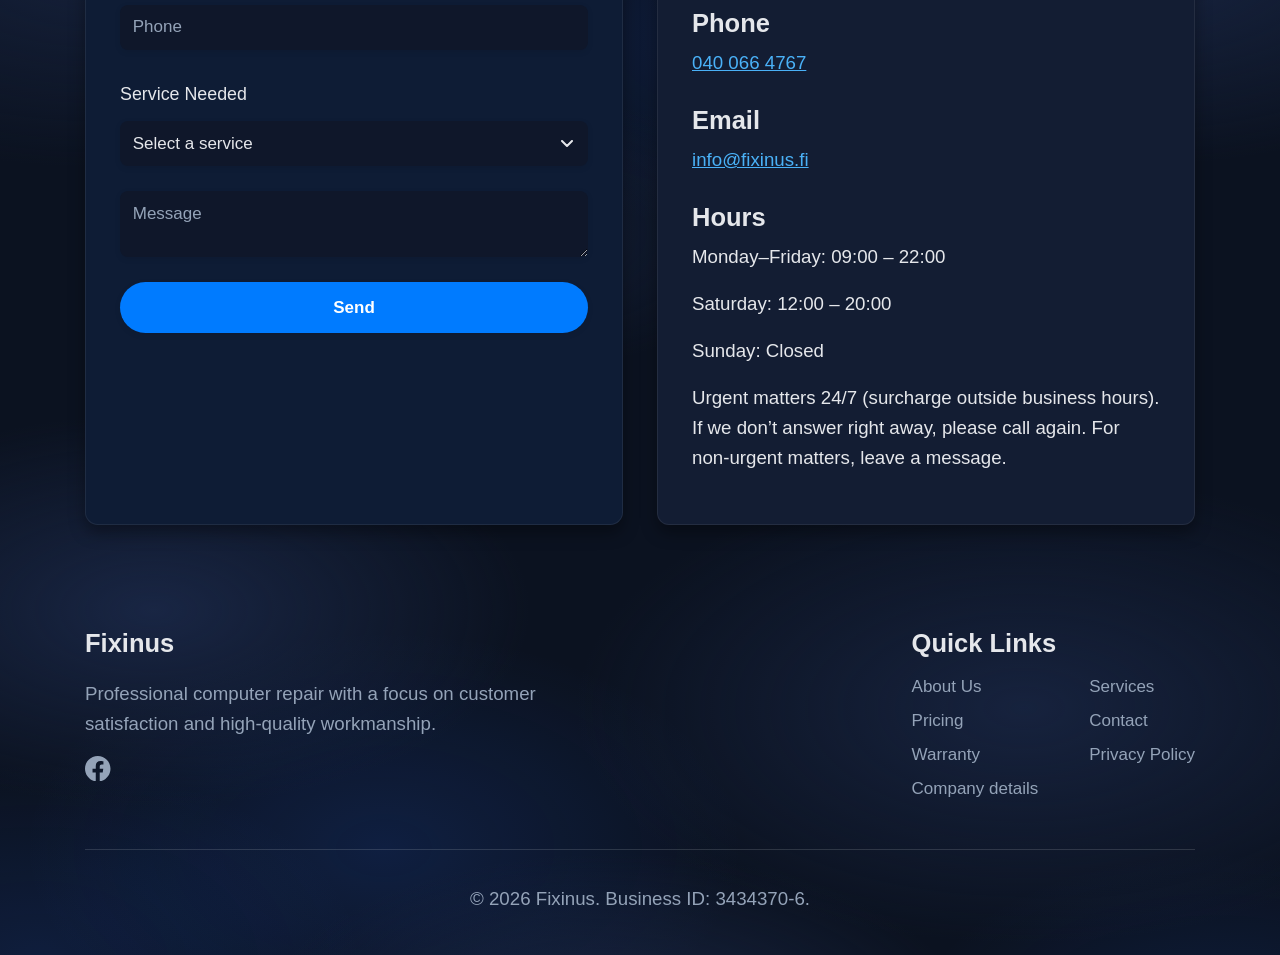
==== commit 8833cb3f: "Services: add a data recovery and backups card The services grid had five cards in two columns, leav" ====
--- a/en/index.html
+++ b/en/index.html
@@ -302,6 +302,15 @@
           </details>
         </div>
 
+        <!-- Data recovery / backups -->
+        <div>
+          <h3><svg viewBox="0 0 24 24" fill="none" stroke="currentColor" stroke-width="2" stroke-linecap="round" stroke-linejoin="round" aria-hidden="true"><rect x="3" y="7" width="18" height="10" rx="2"/><circle cx="7" cy="12" r="1"/><path d="M11 12h6"/></svg><span data-i18n="services.data.title">Data recovery and backups</span></h3>
+          <ul>
+            <li data-i18n="services.data.1">File recovery after deletion or software faults</li>
+            <li data-i18n="services.data.2">Free initial assessment, charged only for a successful recovery</li>
+            <li data-i18n="services.data.3">Backup setup (external drive or cloud)</li>
+          </ul>
+        </div>
       </div>
       </div>
   </section>
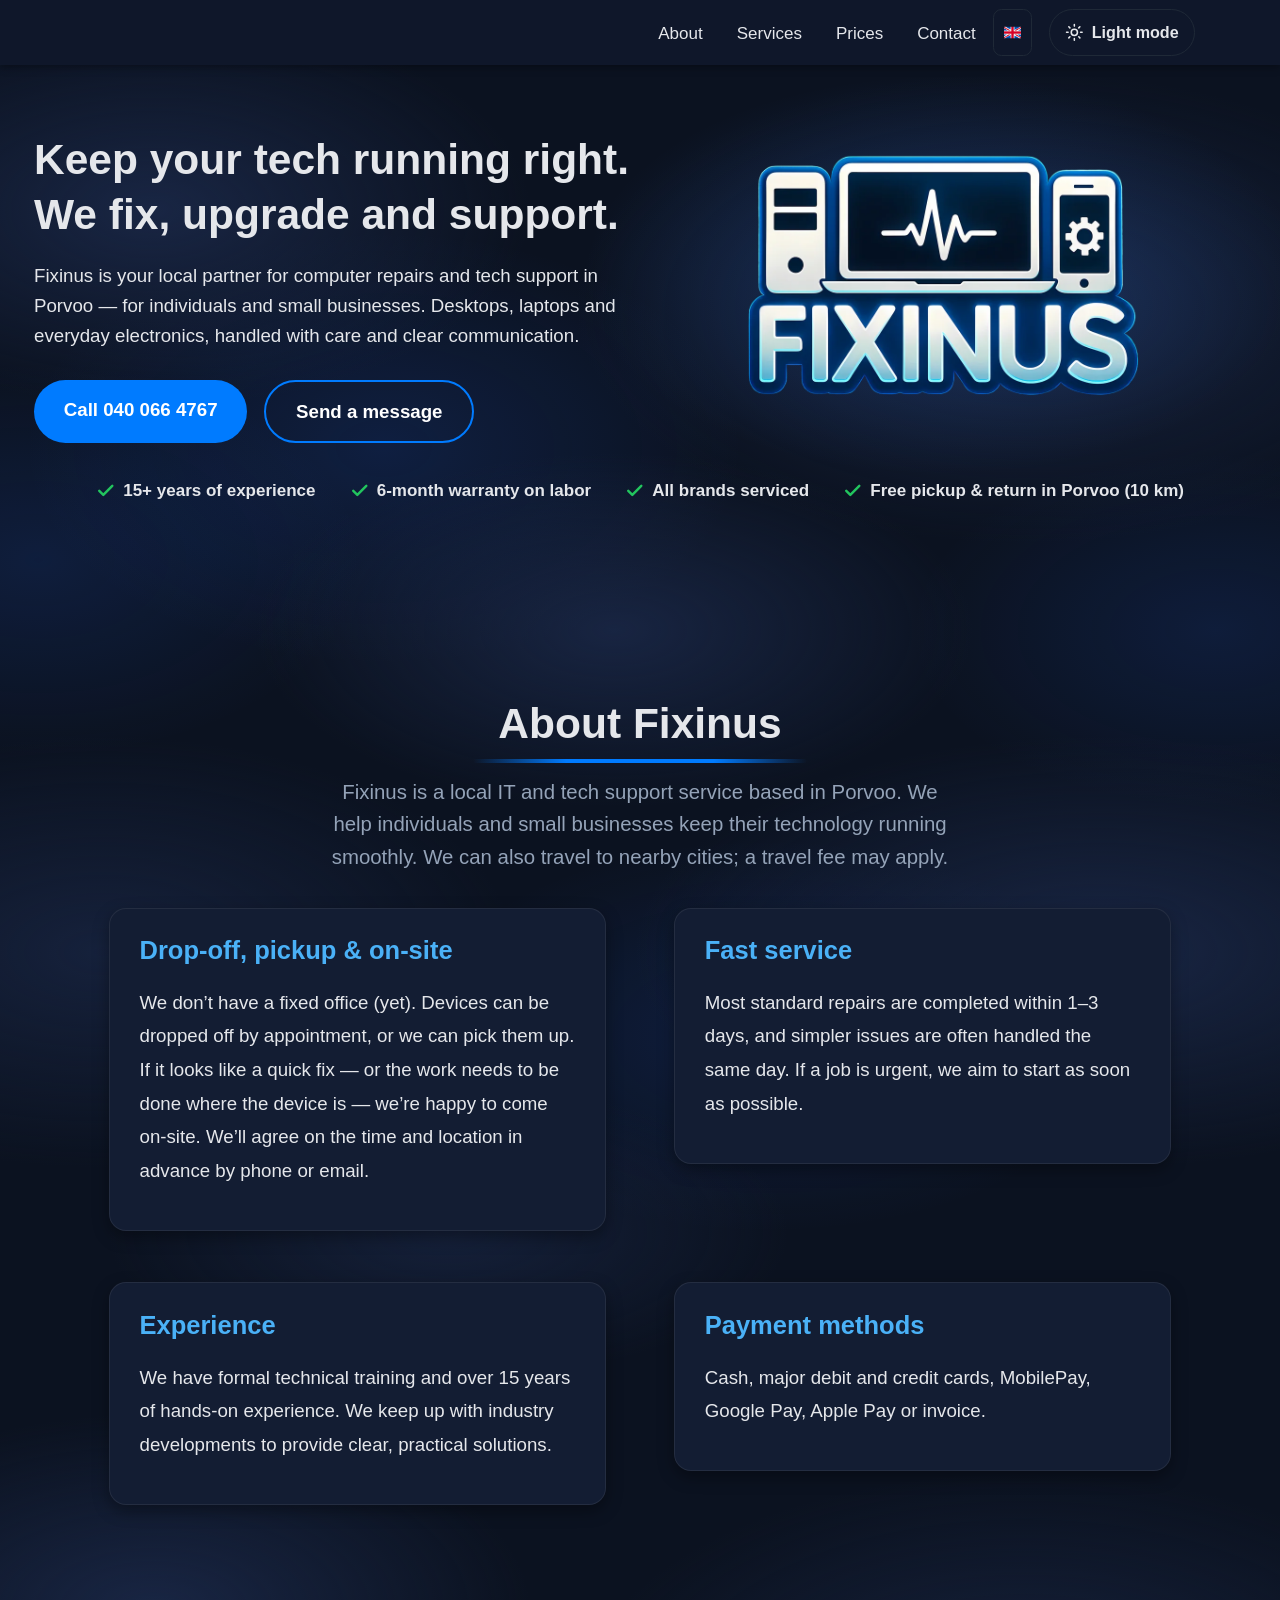
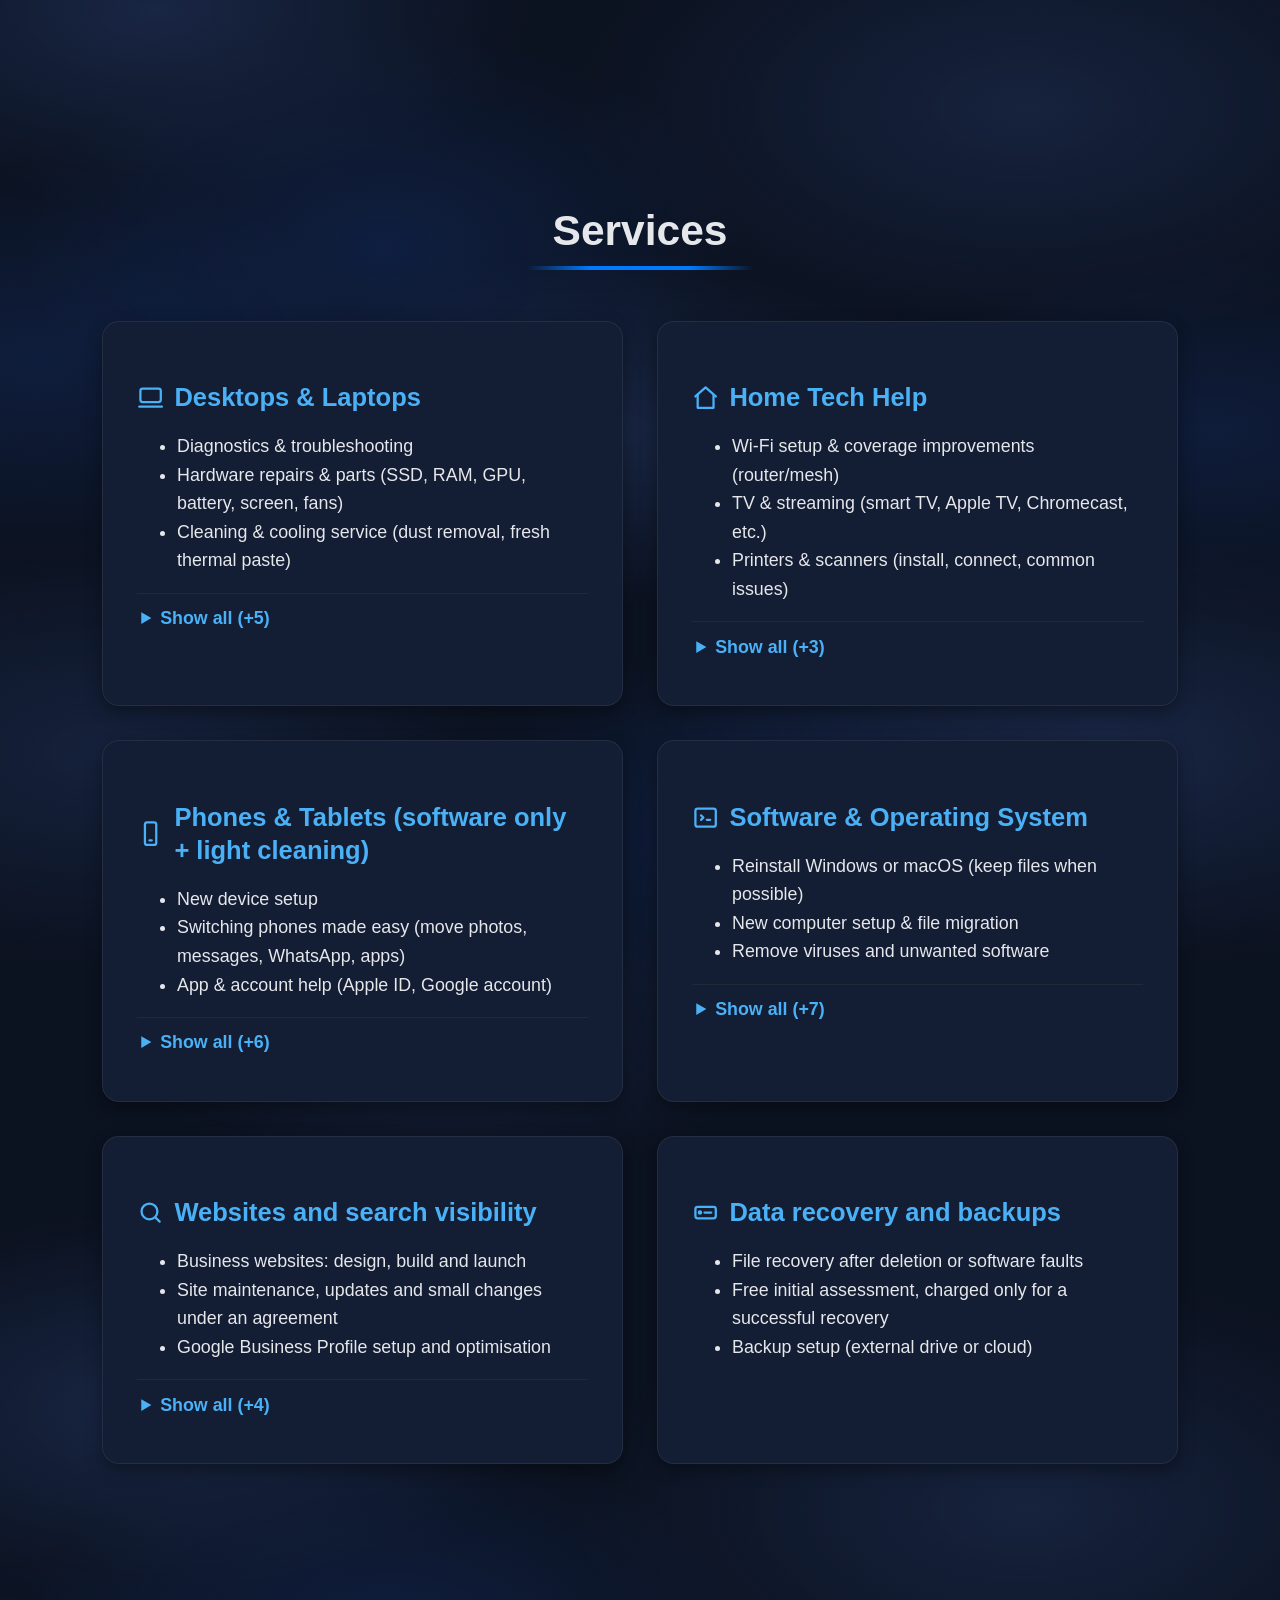
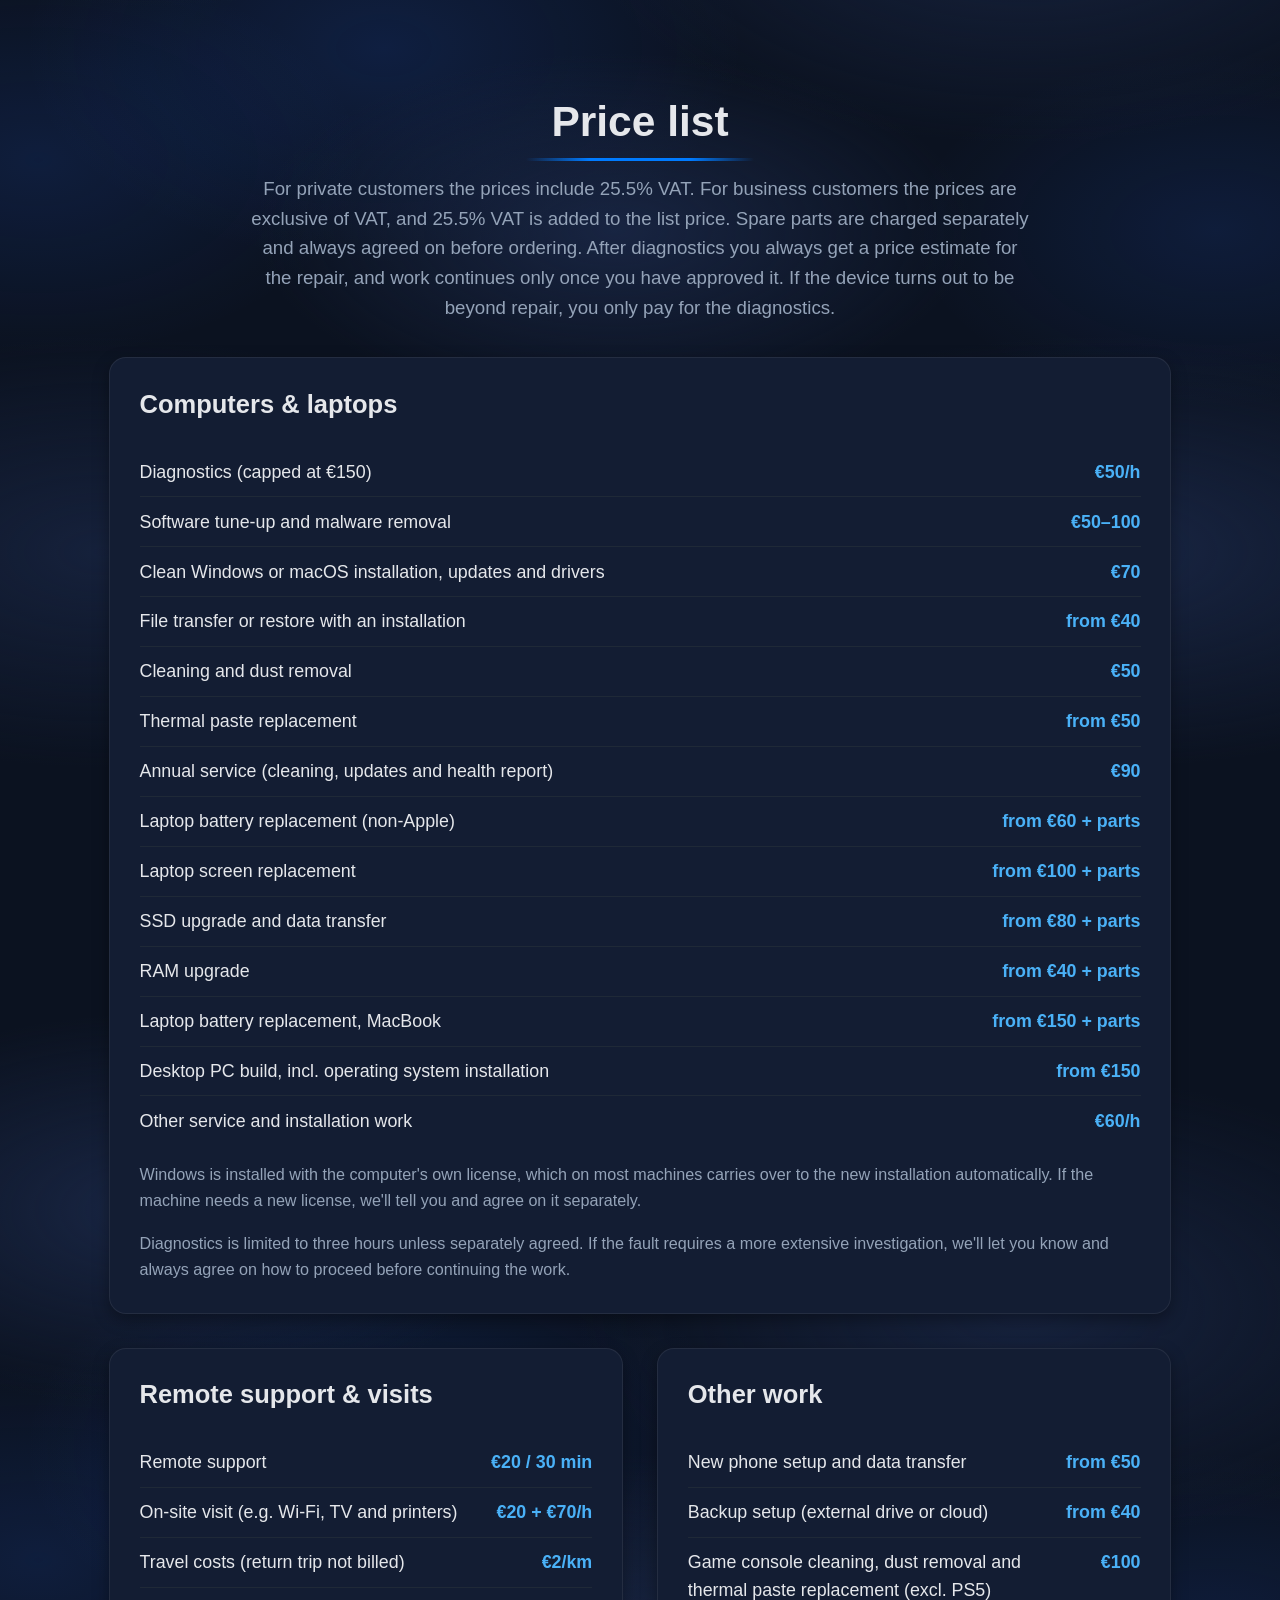
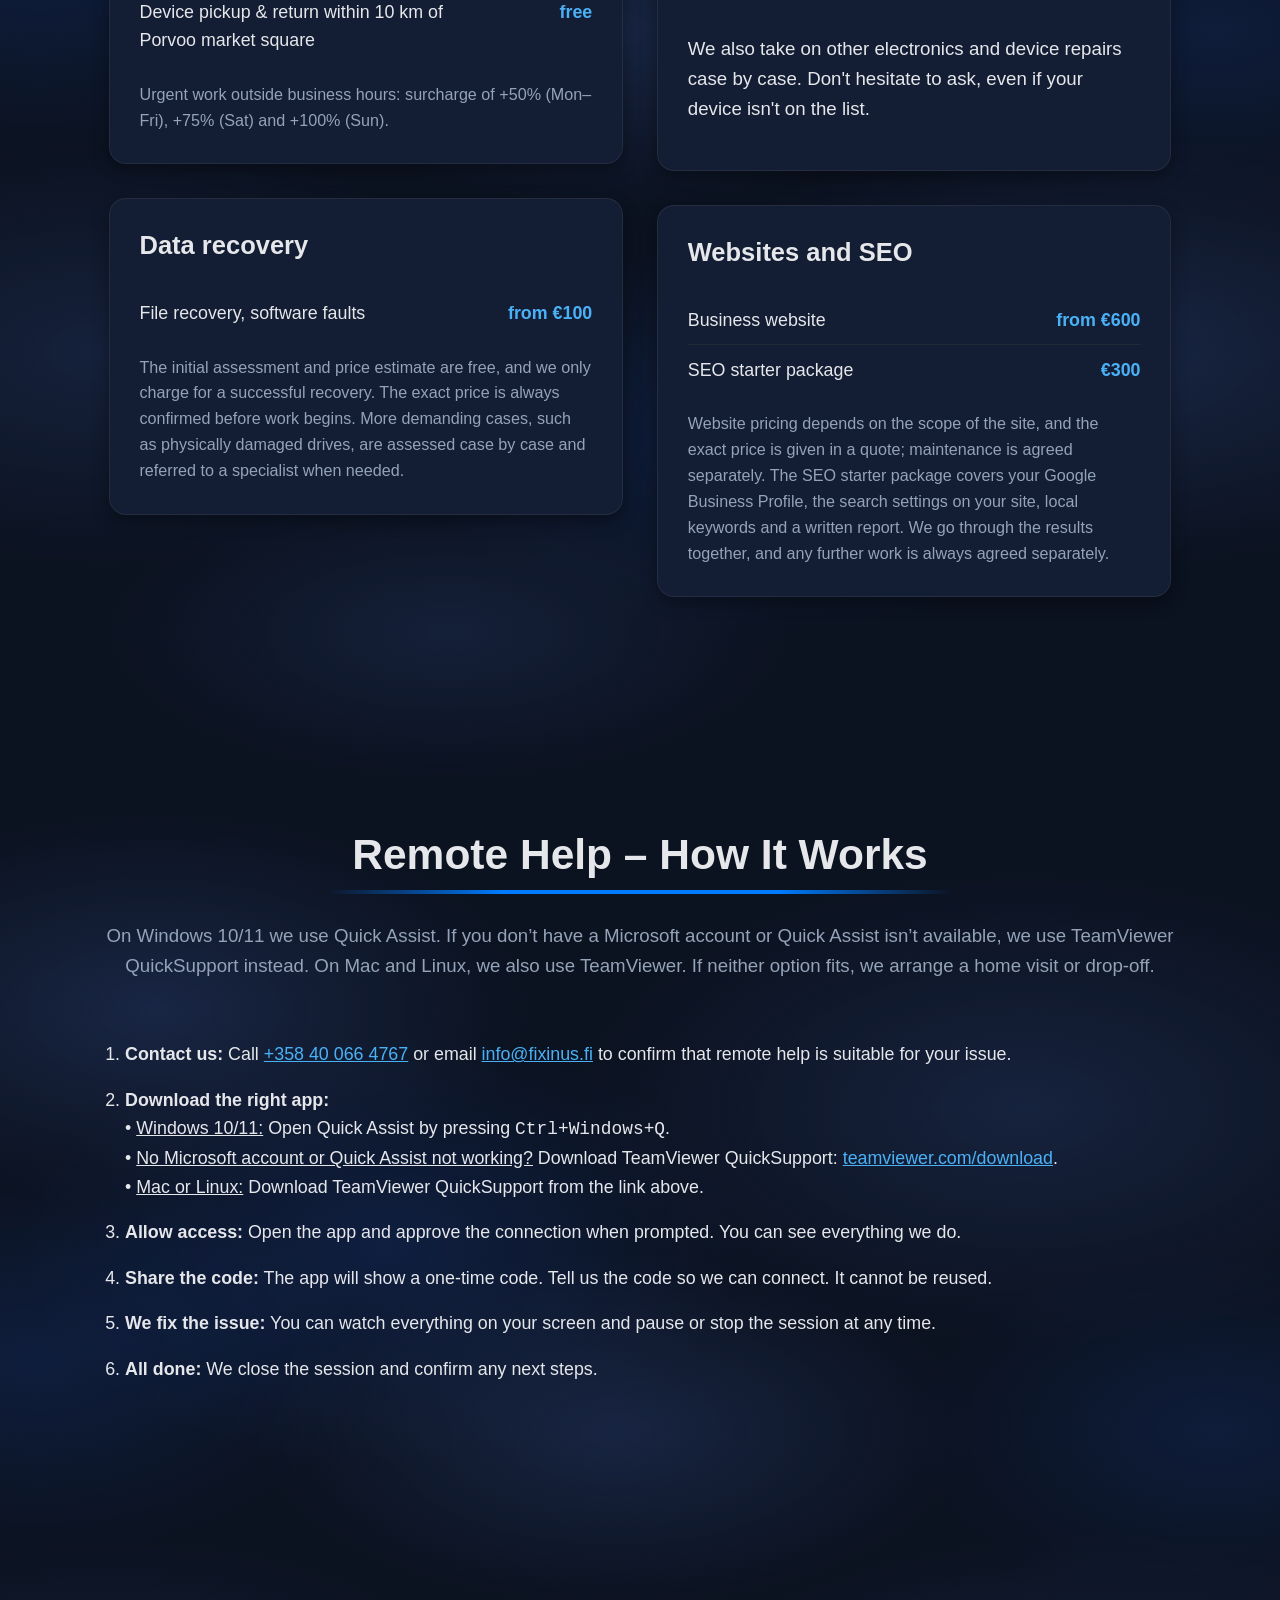
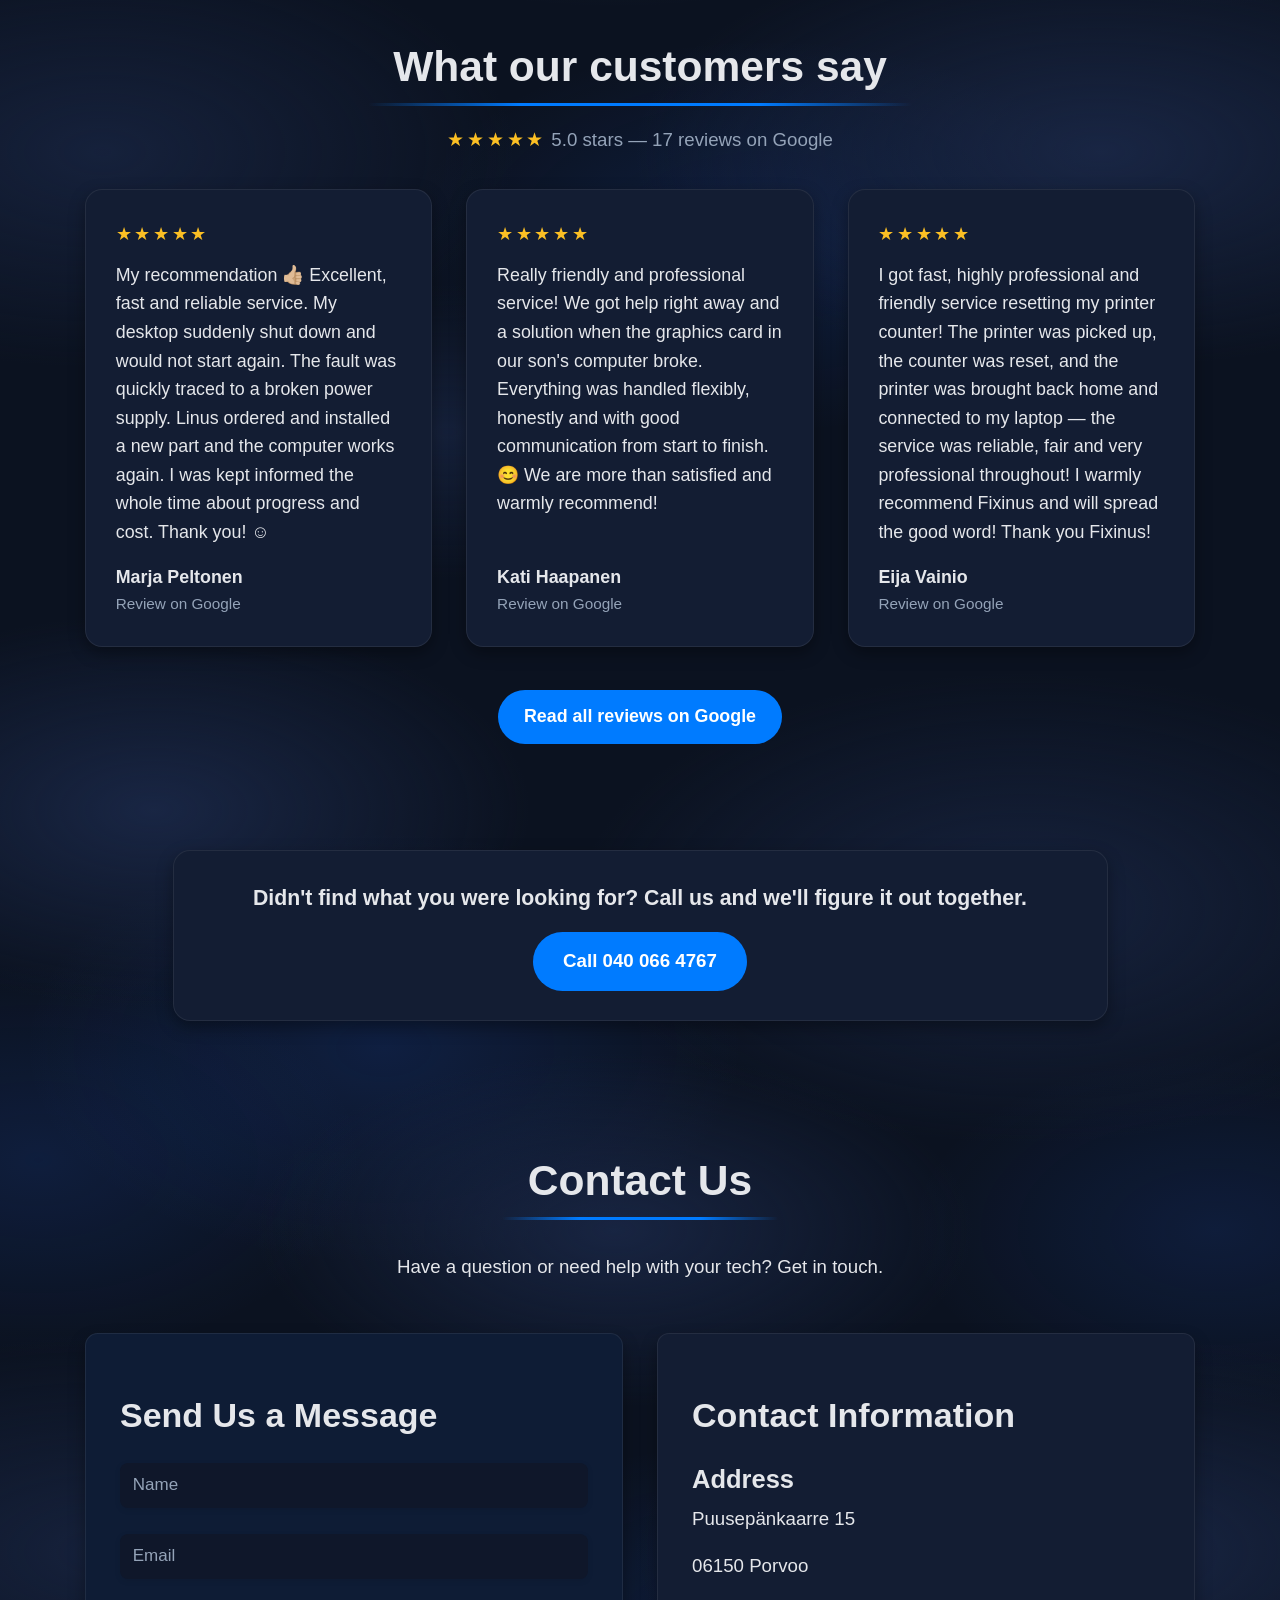
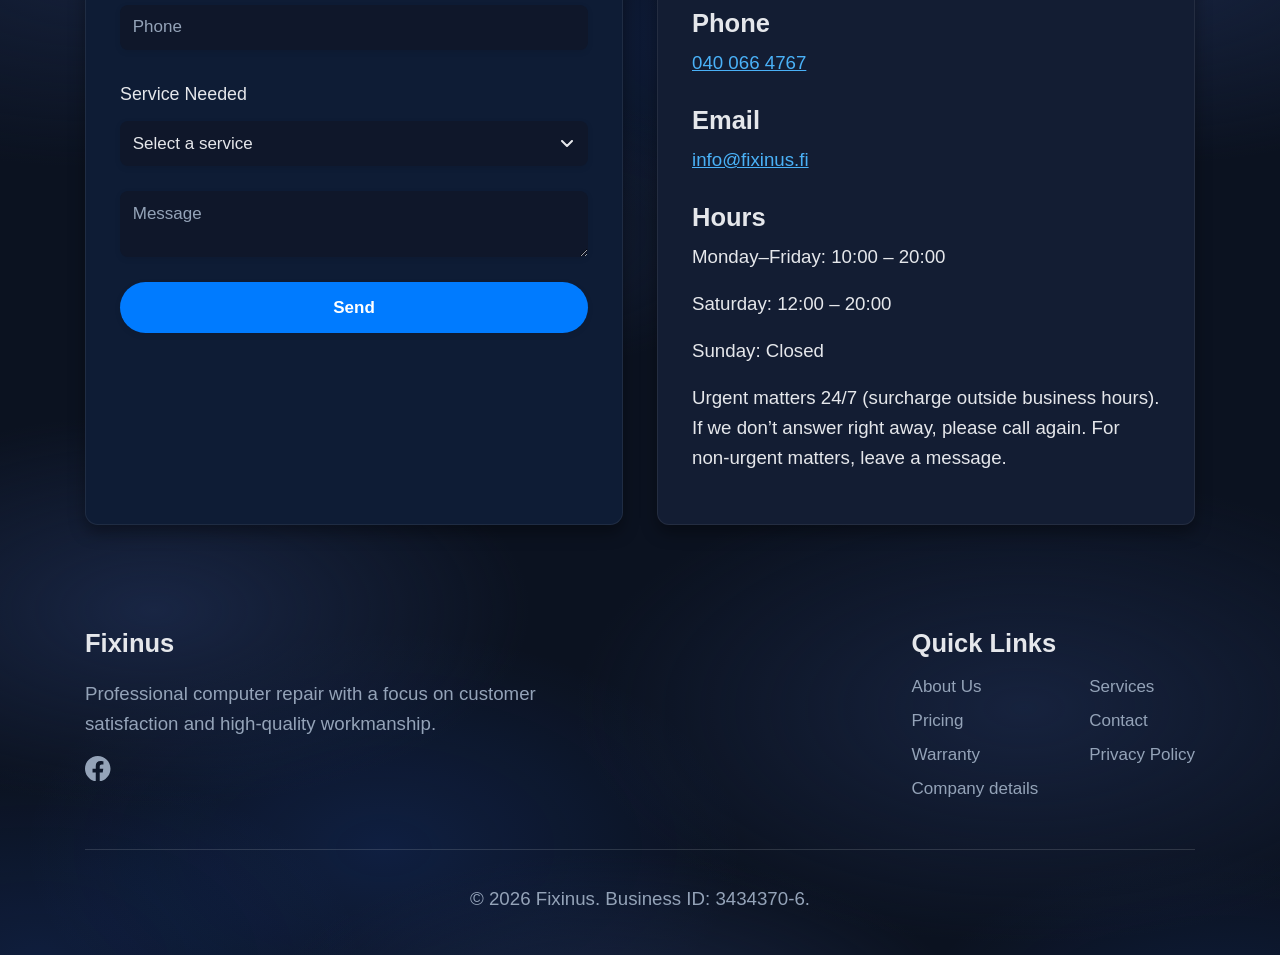
==== commit 49556f1f: "Vacation notice pop-up and weekday hours 10:00-20:00 - Weekday hours changed from 09:00-22:00 to 10:" ====
--- a/en/index.html
+++ b/en/index.html
@@ -29,8 +29,8 @@
   <meta property="og:locale" content="en_GB" />
   <meta name="twitter:card" content="summary_large_image" />
 
-  <link rel="stylesheet" href="/style.css?v=21" />
-  <script src="/script.js?v=24" defer></script>
+  <link rel="stylesheet" href="/style.css?v=25" />
+  <script src="/script.js?v=25" defer></script>
   <link rel="icon" href="/media/favicon-32.png" type="image/png" sizes="32x32">
   <link rel="apple-touch-icon" href="/media/favicon-180.png">
 
@@ -59,8 +59,8 @@
       {
         "@type": "OpeningHoursSpecification",
         "dayOfWeek": ["Monday", "Tuesday", "Wednesday", "Thursday", "Friday"],
-        "opens": "09:00",
-        "closes": "22:00"
+        "opens": "10:00",
+        "closes": "20:00"
       },
       {
         "@type": "OpeningHoursSpecification",
@@ -538,7 +538,7 @@
           </div>
           <div>
             <h4 data-i18n="contact.hours.title">Hours</h4>
-            <p data-i18n="contact.hours.monfri">Monday–Friday: 09:00 – 22:00</p>
+            <p data-i18n="contact.hours.monfri">Monday–Friday: 10:00 – 20:00</p>
             <p data-i18n="contact.hours.sat">Saturday: 12:00 – 20:00</p>
             <p data-i18n="contact.hours.sun">Sunday: Closed</p>
             <p data-i18n="contact.hours.urgent">Urgent matters 24/7 (surcharge outside business hours). If we don’t answer right away, please call again. For non-urgent matters, leave a message.</p>
@@ -547,6 +547,17 @@
       </div>
     </div>
   </section>
+
+  <div id="notice-modal" class="modal modal-notice" aria-hidden="true" role="dialog" aria-label="Lomalla / På semester / On vacation 5.–15.11.2026">
+    <div class="modal-backdrop"></div>
+
+    <div class="modal-content modal-content-notice">
+      <button type="button" class="modal-close" id="notice-close" aria-label="Close notice">
+        ×
+      </button>
+      <img src="/media/vacation-2026-11.webp" alt="Fixinus: Lomalla / På semester / On vacation 5.–15.11.2026. Takaisin / Tillbaka / Back 16.11." width="1024" height="1024" />
+    </div>
+  </div>
 
   <div id="warranty-modal" class="modal" aria-hidden="true" role="dialog" aria-labelledby="warranty-title">
     <div class="modal-backdrop"></div>
@@ -628,19 +639,21 @@
       </ul>
 
       <h3 data-i18n="privacy.party.title">7. Data Sharing &amp; Service Providers</h3>
-      <p data-i18n="privacy.party.body.1">We will not share personal data with third parties without your consent or legal obligation.</p>
+      <p data-i18n="privacy.party.body.1">We will not share personal data with third parties without your consent or a legal obligation, or on the basis of legitimate interest to deliver the service as described below.</p>
       <p data-i18n="privacy.party.body.2">We use the following service providers, which process personal data:</p>
       <ul>
         <li data-i18n="privacy.party.list.1">GitHub (United States): website hosting and storage of client project material. GitHub logs the IP address of visitors to the site for security purposes.</li>
         <li data-i18n="privacy.party.list.2">Formspree (United States): contact form. The name, email address, phone number and message you send through the form reach us via Formspree.</li>
         <li data-i18n="privacy.party.list.3">Google Workspace: email.</li>
         <li data-i18n="privacy.party.list.4">TeamViewer and Microsoft Quick Assist: remote support, only with your permission.</li>
+        <li data-i18n="privacy.party.list.5">Anthropic (United States): during repair work we use the Claude AI assistant to help with diagnostics. Technical information about the machine may be passed to it, such as hardware and software details, log entries and file names. We do not pass on the contents of documents, images or messages. Anthropic retains the data for at most 30 days. We have turned off the use of this data for training AI models.</li>
       </ul>
       <p data-i18n="privacy.party.body.3">We have entered into a data processing agreement under Article 28 of the GDPR with Google and with Formspree.</p>
 
       <h3 data-i18n="privacy.transfer.title">8. Transfers Outside the EU and EEA</h3>
       <p data-i18n="privacy.transfer.body.1">Some of the service providers we use process data outside the EU and EEA, mainly in the United States.</p>
       <p data-i18n="privacy.transfer.body.2">GitHub and Google state that they comply with the EU-U.S. Data Privacy Framework and also use the standard contractual clauses of the European Commission. Formspree states that it relies on standard contractual clauses, and its servers are located in the United States.</p>
+      <p data-i18n="privacy.transfer.body.3">Anthropic processes data in the United States under its own terms of service and privacy policy.</p>
 
       <h3 data-i18n="privacy.data.title">9. Data Subject Rights</h3>
       <p data-i18n="privacy.data.body.1">You have the right to:</p>
--- a/style.css
+++ b/style.css
@@ -1331,6 +1331,33 @@
   color: var(--text);
   font-size: 1.5rem;
   cursor: pointer;
+}
+
+/* --- Notice pop-up (vacation image) --- */
+
+.modal-content-notice {
+  max-width: 28rem;
+  width: min(90%, 90vh);
+  padding: 0;
+  overflow: hidden;
+  background: #061142;
+}
+
+.modal-content-notice img {
+  display: block;
+  width: 100%;
+  height: auto;
+}
+
+.modal-content-notice .modal-close {
+  color: #fff;
+  background: rgba(0, 0, 0, 0.45);
+  border-radius: 50%;
+  width: 2.25rem;
+  height: 2.25rem;
+  line-height: 2.25rem;
+  padding: 0;
+  text-align: center;
 }
 
 /* Make the footer "Warranty" button look like a text link */
